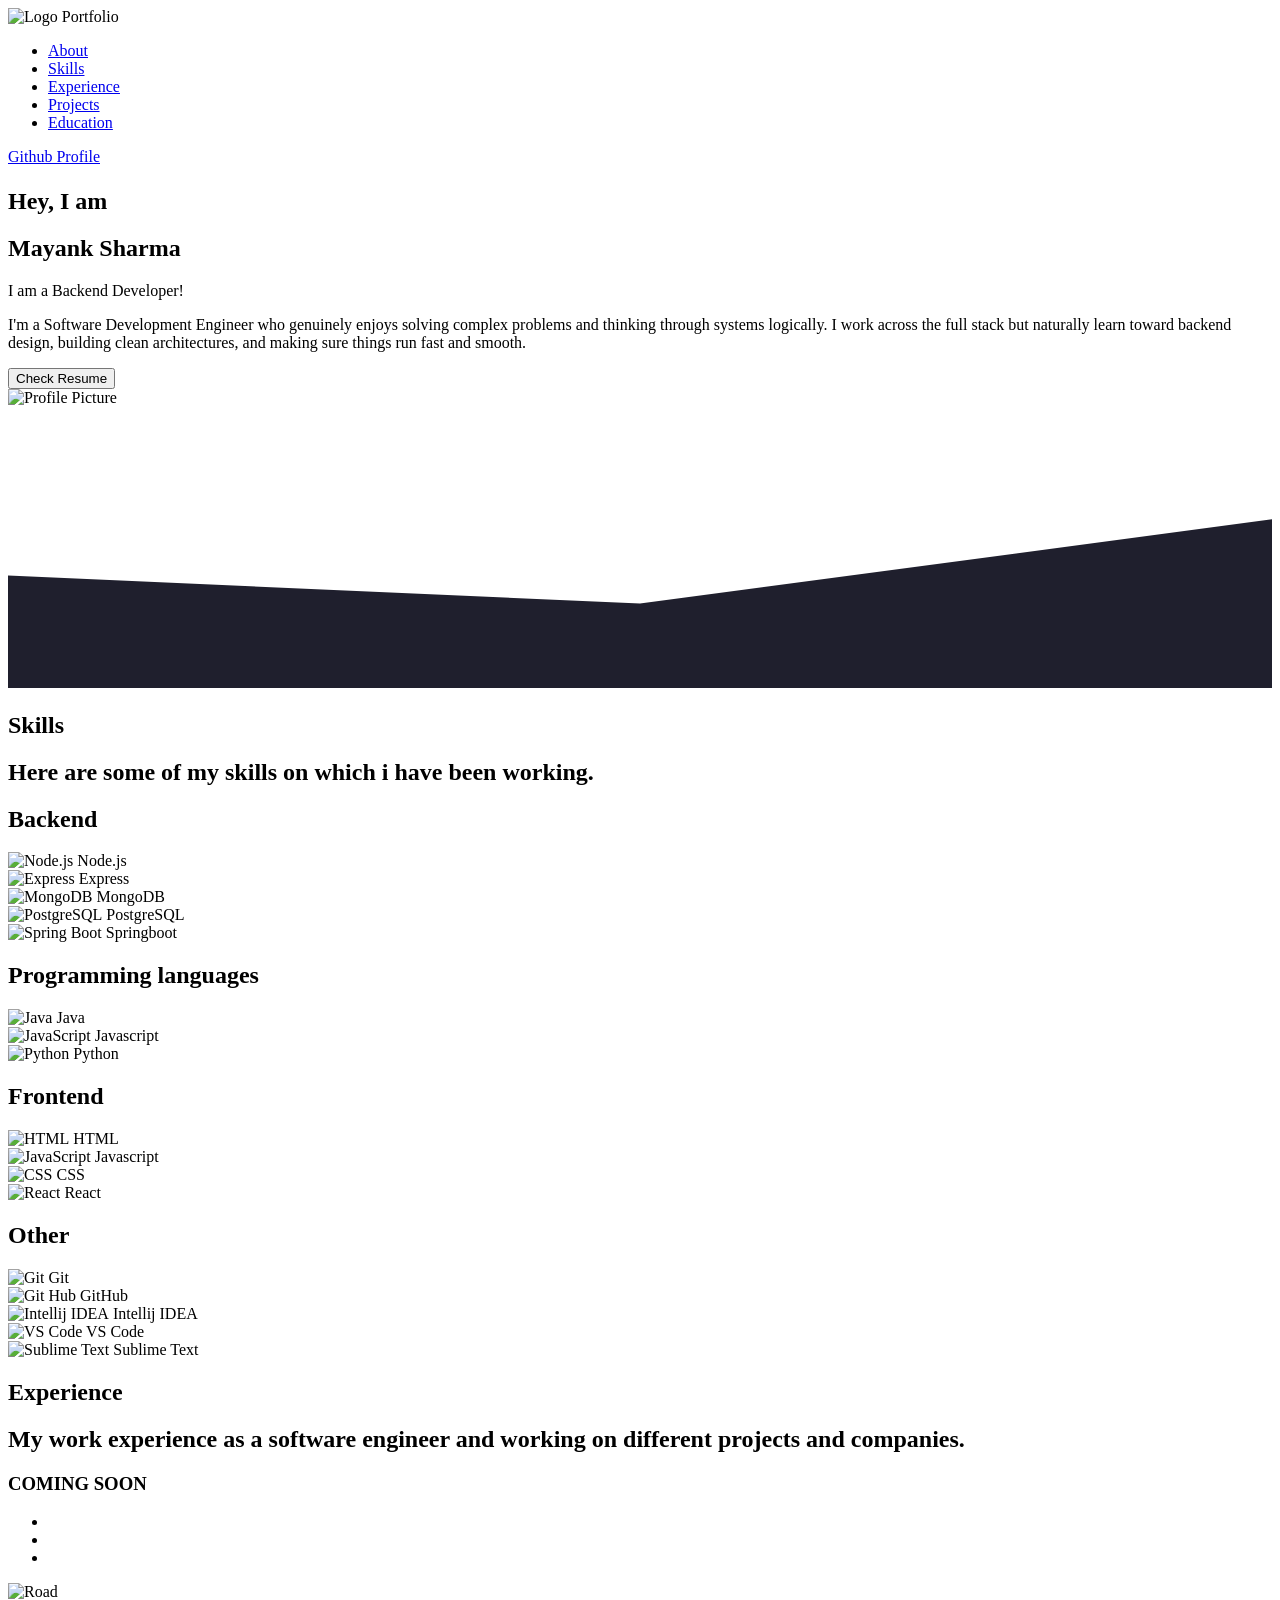
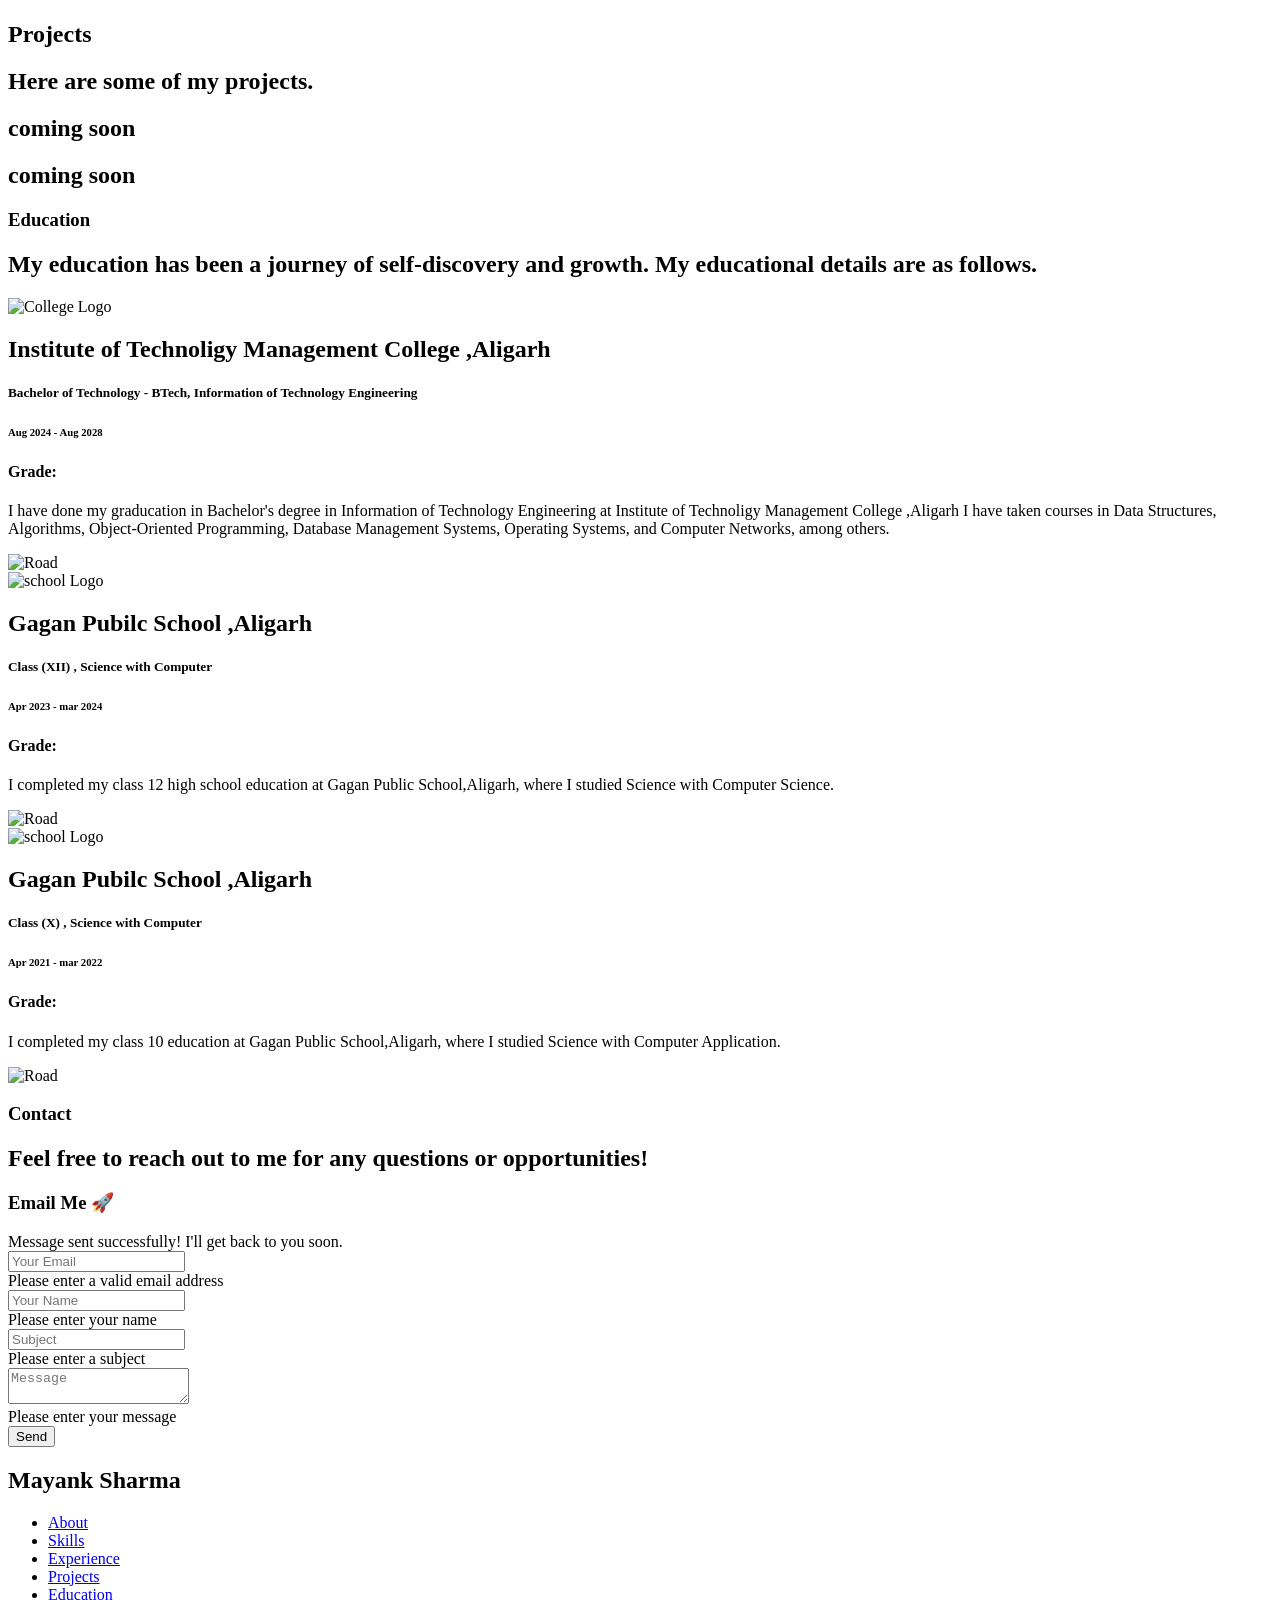
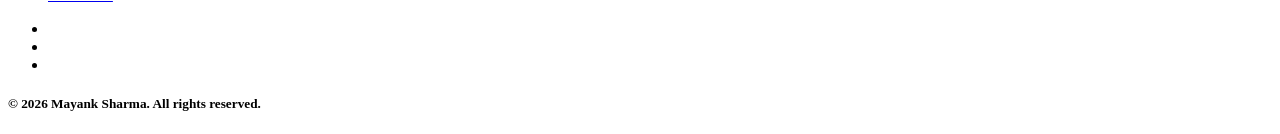
==== code_base/index.html @ d81e9692 "index.html" ====
<!DOCTYPE html>
<html lang="en">

<head>
    <meta charset="UTF-8">
    <meta name="viewport" content="width=device-width, initial-scale=1.0">
    <title>Portfolio Navigation</title>
    <link href="https://cdn.jsdelivr.net/npm/remixicon@4.9.0/fonts/remixicon.css" rel="stylesheet" />
    <link rel="stylesheet" href="structure.css">
</head>

<body>
    <nav class="navbar">
        <div class="nav-container">
            <div class="logo">
                <img src="logo.jpeg" alt="Logo" class="logo-icon">
                <span class="logo-text">Portfolio</span>
            </div>
            <ul class="nav-links">
                <li><a href="#about">About</a></li>
                <li><a href="#skills">Skills</a></li>
                <li><a href="#experience">Experience</a></li>
                <li><a href="#projects">Projects</a></li>
                <li><a href="#education">Education</a></li>
            </ul>
           
            <a href="https://github.com/sharmamayank5769-ctrl" class="github-btn">Github Profile</a>
            <h5> <i class="ri-menu-line"></i></h5>
        </div>
    </nav>
    <section class="Bio-section"  id="about">
        <div class="container">
            <div class="Bio-content">
                <div class="text-content">
                    <h1 class="greeting">Hey, I am</h1>
                    <h1 class="name">Mayank Sharma</h1>
                    <p class="Developer">I am a <span class="highlight">Backend Developer!</span></p>
                    <p class="description">
                        I'm a Software Development Engineer who genuinely enjoys solving complex problems and thinking
                        through systems logically. I work across the full stack but naturally learn toward backend
                        design, building clean architectures, and making sure things run fast and smooth.
                    </p>
                    <button class="resume-btn">Check Resume</button>
                </div>
                <div class="image-content">
                    <div class="image-profile">
                        <img src="profile.jpeg" alt="Profile Picture">
                    </div>
                </div>
            </div>
        </div>
    </section>
    <section class="skill-section" id="skills">
        <div class="wave-top">
            <svg xmlns="http://www.w3.org/2000/svg" viewBox="0 0 1440 320" preserveAspectRatio="none">
                <path fill="#1f1f2d" fill-opacity="1" d="M0,192L720,224L1440,128L1440,320L720,320L0,320Z"></path>
            </svg>
        </div>
            <div class="text-skill">
                <h1 class="tech-Stacks">Skills</h1>
                <h2 class="stack-description">Here are some of my skills on which i have been working.</h2>
            </div>
        </div>
        <div class="Tag">
            <div class="Backend-box">
              
                <div class="skill-icons">
                    <h2>Backend</h2>
                    <div class="skill-item">
                        <img src="https://cdn.jsdelivr.net/gh/devicons/devicon/icons/nodejs/nodejs-original.svg"
                            alt="Node.js" width="48" height="48">
                        <span>Node.js</span>
                    </div>
                    <div class="skill-item">
                        <img src="https://cdn.jsdelivr.net/gh/devicons/devicon/icons/express/express-original.svg"
                            alt="Express" width="48" height="48">
                        <span>Express</span>
                    </div>
                    <div class="skill-item">
                        <img src="https://cdn.jsdelivr.net/gh/devicons/devicon/icons/mongodb/mongodb-original.svg"
                            alt="MongoDB" width="48" height="48">
                        <span>MongoDB</span>
                    </div>
                    <div class="skill-item">
                        <img src="https://cdn.jsdelivr.net/gh/devicons/devicon/icons/postgresql/postgresql-original.svg"
                            alt="PostgreSQL" width="48" height="48">
                        <span>PostgreSQL</span>
                    </div>
                    <div class="skill-item">
                        <img src="https://cdn.jsdelivr.net/gh/devicons/devicon/icons/spring/spring-original.svg"
                            width="50" height="50" alt="Spring Boot">
                        <span>Springboot</span>
                    </div>
                </div>

            </div>
            <div class="Languages-box">
                <div class="skill-ico">
                    <h2>Programming languages</h2>
                    <div class="skill-lang">
                        <img src="https://cdn.jsdelivr.net/gh/devicons/devicon/icons/java/java-original.svg"
                            alt="Java""width=" 48" height="48">
                        <span>Java</span>
                    </div>
                    <div class="skill-lang">
                        <img src="https://cdn.jsdelivr.net/gh/devicons/devicon/icons/javascript/javascript-original.svg"
                            alt="JavaScript" width="48" height="48">
                        <span>Javascript</span>
                    </div>
                    <div class="skill-lang">
                        <img src="https://cdn.jsdelivr.net/gh/devicons/devicon/icons/python/python-original.svg"
                            alt="Python" width="48" height="48">
                        <span>Python</span>
                    </div>
                </div>
            </div>

            <div class="Frontend-box">
                <div class="skill-ic">
                    <h2>Frontend</h2>
                    <div class="skill-lan">
                        <img src="https://cdn.jsdelivr.net/gh/devicons/devicon/icons/html5/html5-original.svg"
                            alt="HTML""width=" 48" height="48">
                        <span>HTML</span>
                    </div>
                    <div class="skill-lan">
                        <img src="https://cdn.jsdelivr.net/gh/devicons/devicon/icons/javascript/javascript-original.svg"
                            alt="JavaScript" width="48" height="48">
                        <span>Javascript</span>
                    </div>
                    <div class="skill-lan">
                        <img src="https://cdn.jsdelivr.net/gh/devicons/devicon/icons/css3/css3-original.svg" alt="CSS"
                            width="48" height="48">
                        <span>CSS</span>
                    </div>
                    <div class="skill-lan">
                        <img src="https://cdn.jsdelivr.net/gh/devicons/devicon/icons/react/react-original.svg"
                            alt="React" width="48" height="48">
                        <span>React</span>
                    </div>

                </div>
            </div>
            <div class="Other-box">
                <div class="skill-ic">
                    <h2>Other</h2>
                    <div class="skill-lan">
                        <img src="https://cdn.jsdelivr.net/gh/devicons/devicon/icons/git/git-original.svg"
                            alt="Git""width=" 48" height="48">
                        <span>Git</span>
                    </div>
                    <div class="skill-lan">
                        <img src="https://cdn.jsdelivr.net/gh/devicons/devicon/icons/github/github-original.svg"
                            alt="Git Hub" width="48" height="48">
                        <span>GitHub</span>
                    </div>
                    <div class="skill-lan">
                        <img src="https://cdn.jsdelivr.net/gh/devicons/devicon/icons/intellij/intellij-original.svg" alt="Intellij IDEA"
                            width="48" height="48">
                        <span>Intellij IDEA</span>
                    </div>
                    <div class="skill-lan">
                        <img src="https://cdn.jsdelivr.net/gh/devicons/devicon/icons/vscode/vscode-original.svg"
                            alt="VS Code" width="48" height="48">
                        <span>VS Code</span>
                    </div>
                    <div class="skill-lan">
                        <img src="https://www.sublimehq.com/images/sublime_text.png"
                            alt="Sublime Text" width="48" height="48">
                        <span>Sublime Text</span>
                    </div>

                </div>
            </div>
        </div>

        <div class="experience-skill"  id="experience">
            <h1 class="experience-stack">Experience</h1>
            <h2 class="experience">My work experience as a software engineer and working on different
                projects and companies.</h2>
        </div>

        <div class="experience-container">
            <!-- <div class="experience-details"> -->
            <!-- <div class="experience-card">
                    <h3>Senior Backend Developer</h3>
                    <p class="company">Company Name • 2023 - Present</p>
                    <ul>
                        <li>Developed scalable backend systems</li>
                        <li>Optimized database performance</li>
                        <li>Led team of 5 developers</li>
                    </ul>
                </div>
            <div class="experience-card">
                <h3>Backend Developer</h3>
                <p class="company">Another Company • 2021 - 2023</p>
                <ul>
                    <li>Built RESTful APIs</li>
                    <li>Implemented authentication systems</li>
                    <li>Worked with microservices</li>
                </ul>
            </div> -->

        </div>
        </div>
        </div>
        </div>

        <div class="experience-card">
            <h3>COMING SOON</h3>
            <p class="company"></p>
            <ul>
                <li></li>
                <li></li>
                <li></li>
            </ul>
            <img src="road.png" alt="Road">
        </div>
        </div>
        </div>
        </div>
        </div>
        </div>
    </section>

    <section class="Project-section" id="projects">
        <div class="Project-skill">
            <h1 class="Project-Stacks">Projects</h1>
            <h2 class="stack-description">Here are some of my projects.</h2>
        </div>
        <div class="main-project">
            <div class="project-1">
                <h1>coming soon</h1>

            </div>
            <div class="project-2">
                <h1>coming soon</h1>
            </div>

    </section>


    <section>
        <section class="skill-section">
            <div class="skill-content">
                <div class="text-skill" id="education">
                    <h1 class="tech-Stacks">Education</h1>
                    <h2 class="stack-description">My education has been a journey of self-discovery and growth. My
                        educational details are as follows.</h2>
                </div>
            </div>

            <div class="education">
                <div class="College">
                    <img src="college-logo.avif" alt="College Logo" class="edu-logo">
                    <h2>Institute of Technoligy Management College ,Aligarh</h2>
                    <h5>Bachelor of Technology - BTech, Information of Technology Engineering</h5>
                    <h6>Aug 2024 - Aug 2028</h6>
                    <h4>Grade:</h4>
                    <p>I have done my graducation in Bachelor's degree in Information of Technology Engineering at
                        Institute of Technoligy Management College ,Aligarh I have taken courses in Data Structures,
                        Algorithms, Object-Oriented Programming, Database Management Systems, Operating Systems, and
                        Computer Networks, among others.</p>
                    <img src="road.png" alt="Road">

                </div>

                <div class="school-12">
                    <img src="school.jpg" alt="school Logo" class="sch-logo">
                    <h2>Gagan Pubilc School ,Aligarh</h2>
                    <h5>Class (XII) , Science with Computer </h5>
                    <h6>Apr 2023 - mar 2024</h6>
                    <h4>Grade:</h4>
                    <p>I completed my class 12 high school education at Gagan Public School,Aligarh, where I studied
                        Science with Computer Science.</p>
                    <img src="road.png" alt="Road">

                </div>

                <div class="school">
                    <img src="school.jpg" alt="school Logo" class="sch-logo">
                    <h2>Gagan Pubilc School ,Aligarh</h2>
                    <h5>Class (X) , Science with Computer </h5>
                    <h6>Apr 2021 - mar 2022</h6>
                    <h4>Grade:</h4>
                    <p>I completed my class 10 education at Gagan Public School,Aligarh, where I studied Science with
                        Computer Application.</p>
                    <img src="road.png" alt="Road">
                </div>
            </div>
            <div class="Contact-form">
                <div class="contact-1">
                    <h1 class="contact-name">Contact</h1>
                    <h2 class="contact-description">Feel free to reach out to me for any questions or opportunities!
                    </h2>
                </div>
            </div>
            <!-- <div class="Email-2"><h1>Email Me 🚀 </h1></div> -->
            <div class="email-1">
                <div class="Email-me">
                    <h1>Email Me 🚀 </h1>
                </div>
                <div class="success-message" id="successMessage">
                    Message sent successfully! I'll get back to you soon.
                </div>

                <form id="contactForm">
                    <div class="form-group">
                        <input type="email" id="email" name="email" placeholder="Your Email" required>
                        <div class="error" id="emailError">Please enter a valid email address</div>
                    </div>

                    <div class="form-group">
                        <input type="text" id="name" name="name" placeholder="Your Name" required>
                        <div class="error" id="nameError">Please enter your name</div>
                    </div>

                    <div class="form-group">
                        <input type="text" id="subject" name="subject" placeholder="Subject" required>
                        <div class="error" id="subjectError">Please enter a subject</div>
                    </div>

                    <div class="form-group">
                        <textarea id="message" name="message" placeholder="Message" required></textarea>
                        <div class="error" id="messageError">Please enter your message</div>
                    </div>

                    <button type="submit" id="submitBtn">Send</button>
                </form>
            </div>

        </section>

    </section>


    <section class="mayank-section">
        <h2>Mayank Sharma</h2>
        <ul class="conclusion-links">
            <li><a href="#about">About</a></li>
            <li><a href="#skills">Skills</a></li>
            <li><a href="#experience">Experience</a></li>
            <li><a href="#projects">Projects</a></li>
            <li><a href="#education">Education</a></li>
        </ul>
        <ul class="social-links">
            <li><a
                    href="https://www.linkedin.com/public-profile/settings?lipi=urn%3Ali%3Apage%3Ad_flagship3_profile_self_edit_contact-info%3B3aeBxsRMSgC0NmrZ2KEtzQ%3D%3D"><i
                        class="ri-linkedin-box-fill"></i></a></li>
            <li><a href="https://x.com/Mayank2323W?s=09"><i class="ri-twitter-fill"></i></a></li>
            <li><a href="https://www.instagram.com/maayank__sharmaa/profilecard/?igsh=MTN4ZmRzcWI1ZWl2dA=="><i
                        class="ri-instagram-line"></i></a></li>
        </ul>

        <h5>© 2026 Mayank Sharma. All rights reserved.</h5>
    </section>




    <script src="structure.js"></script>
</body>

</html>
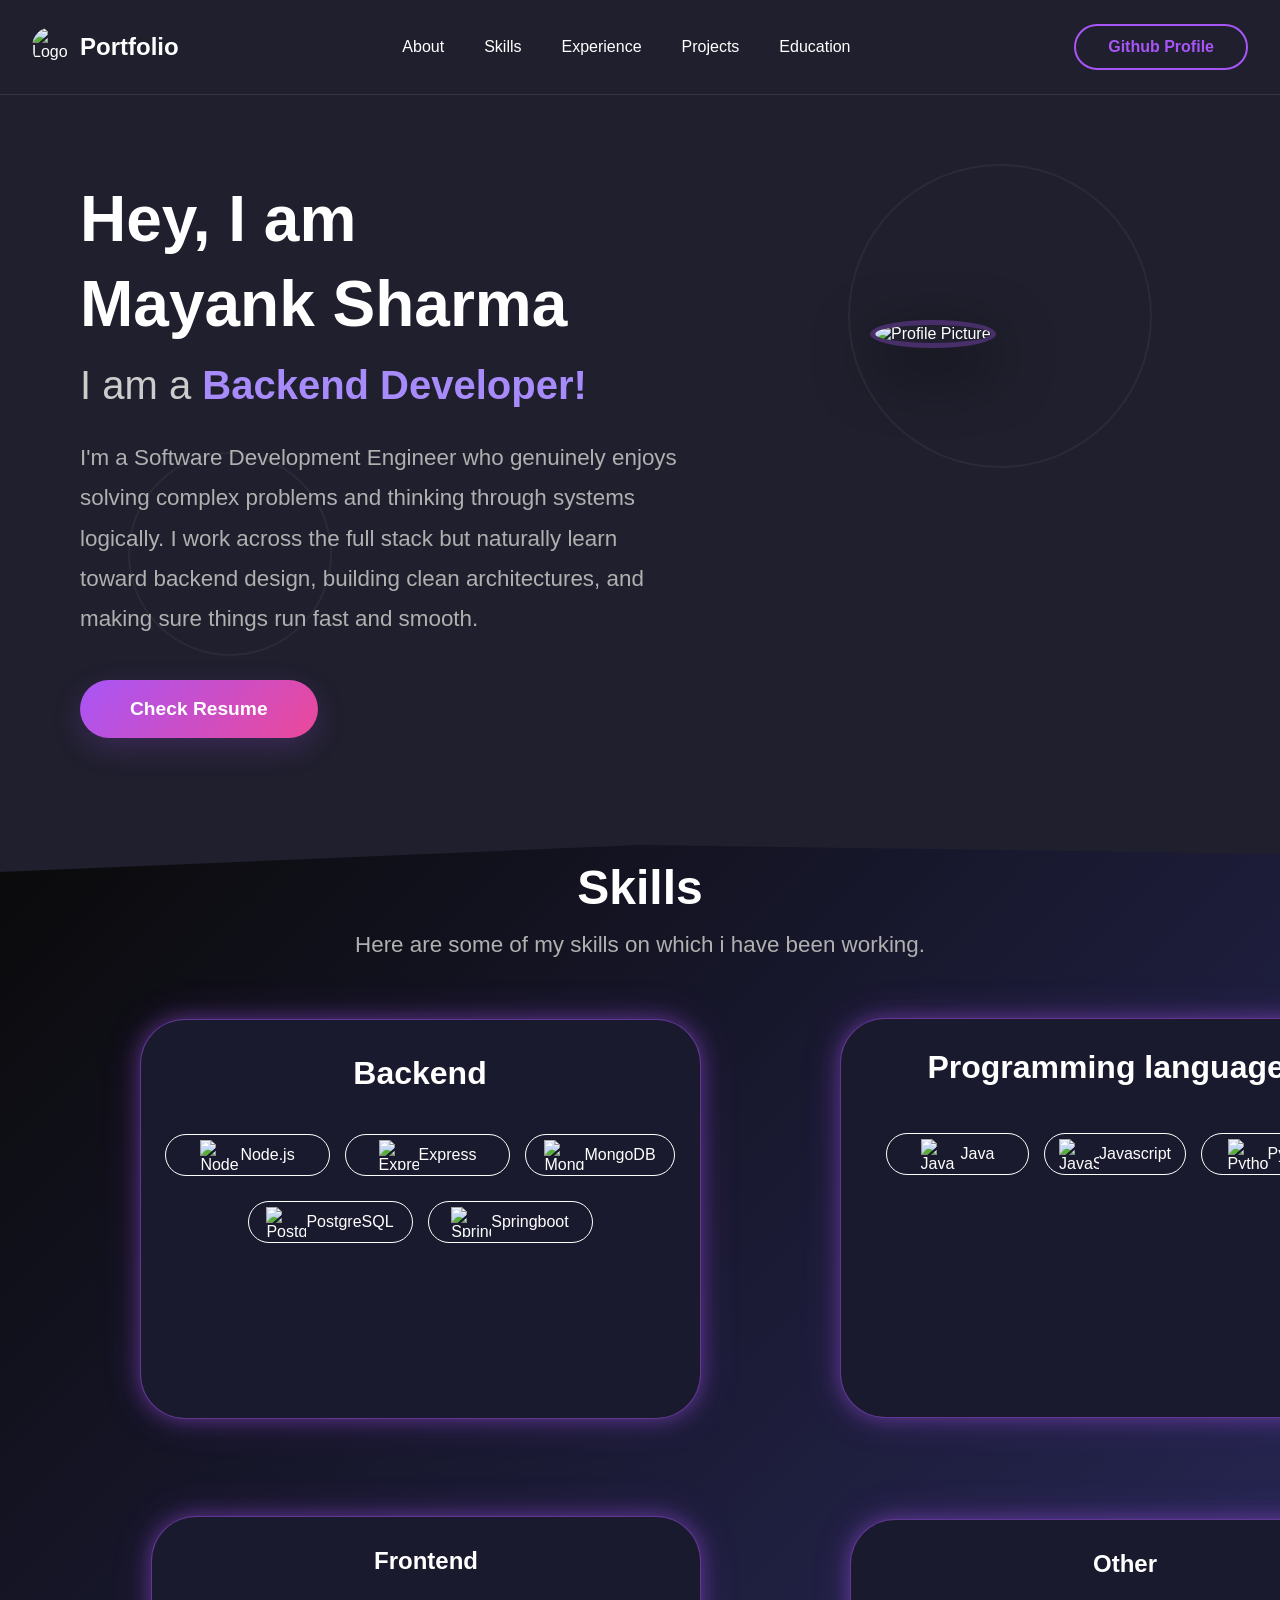
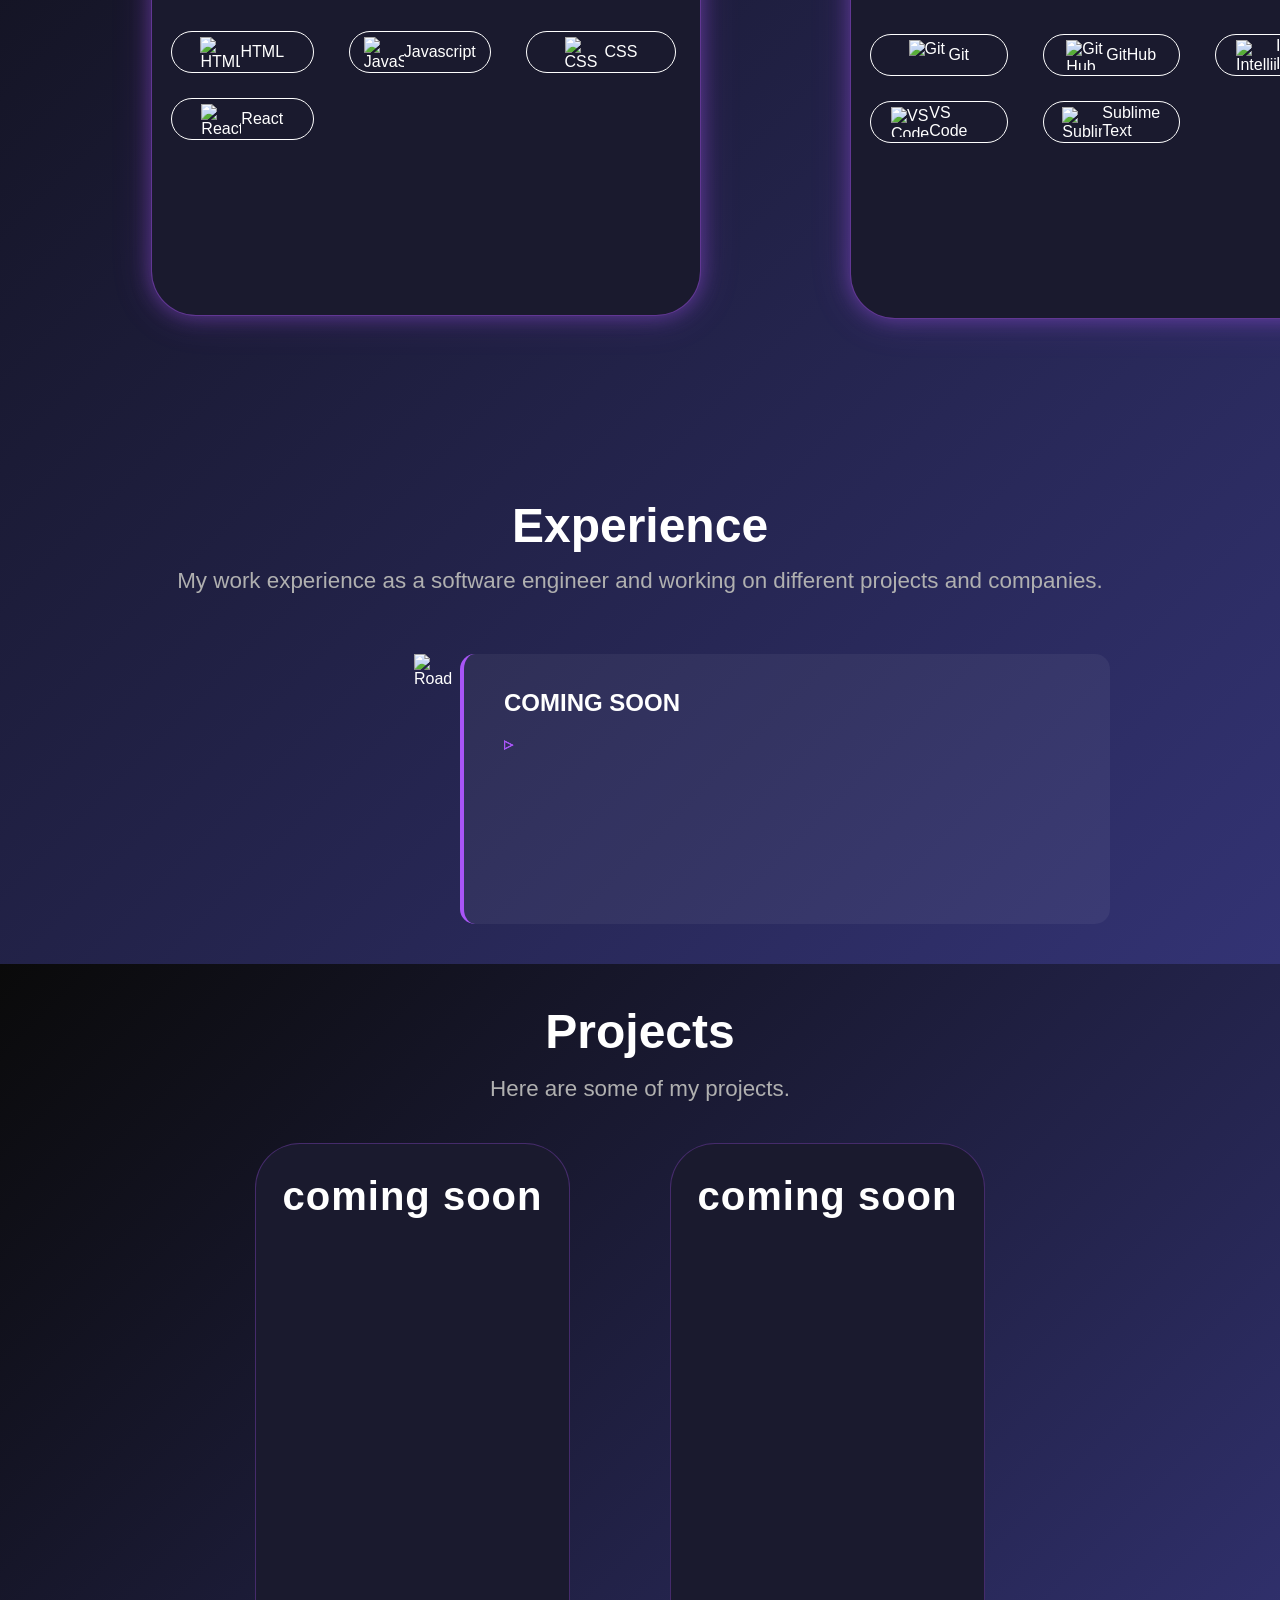
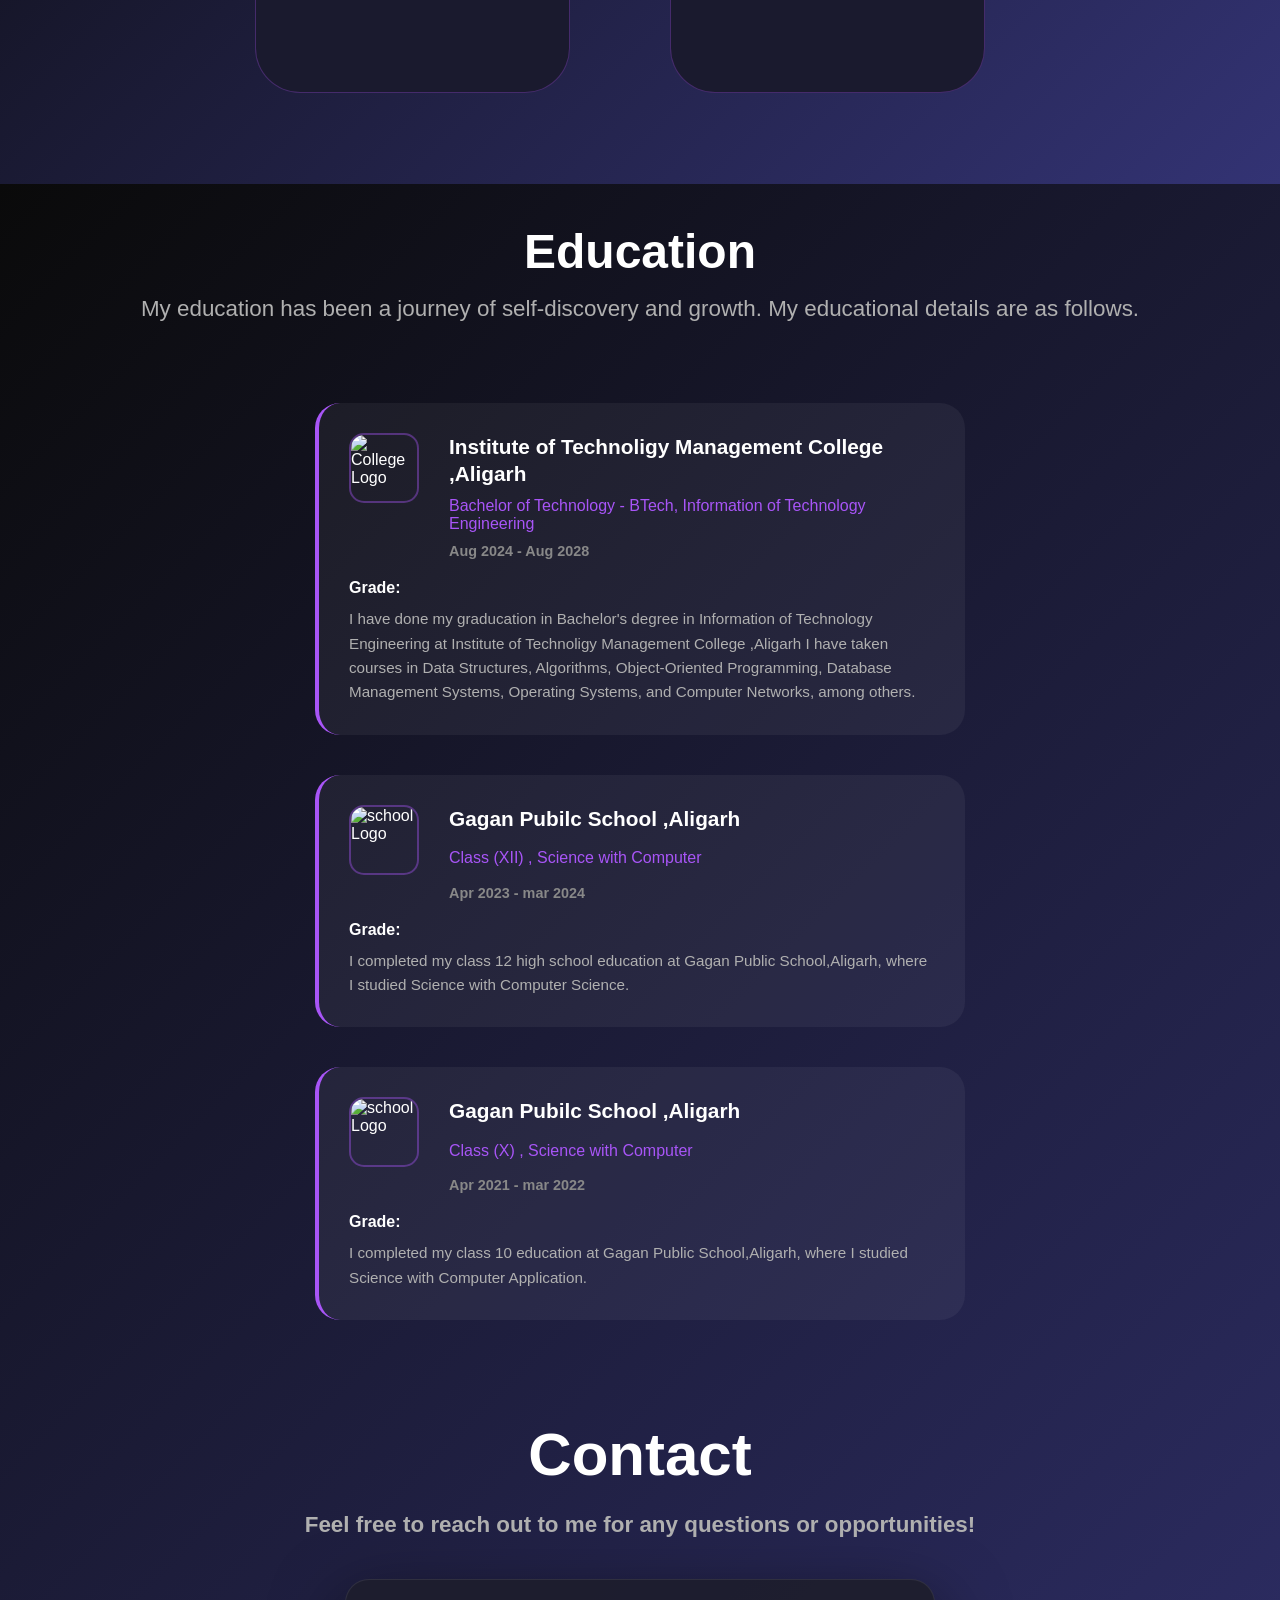
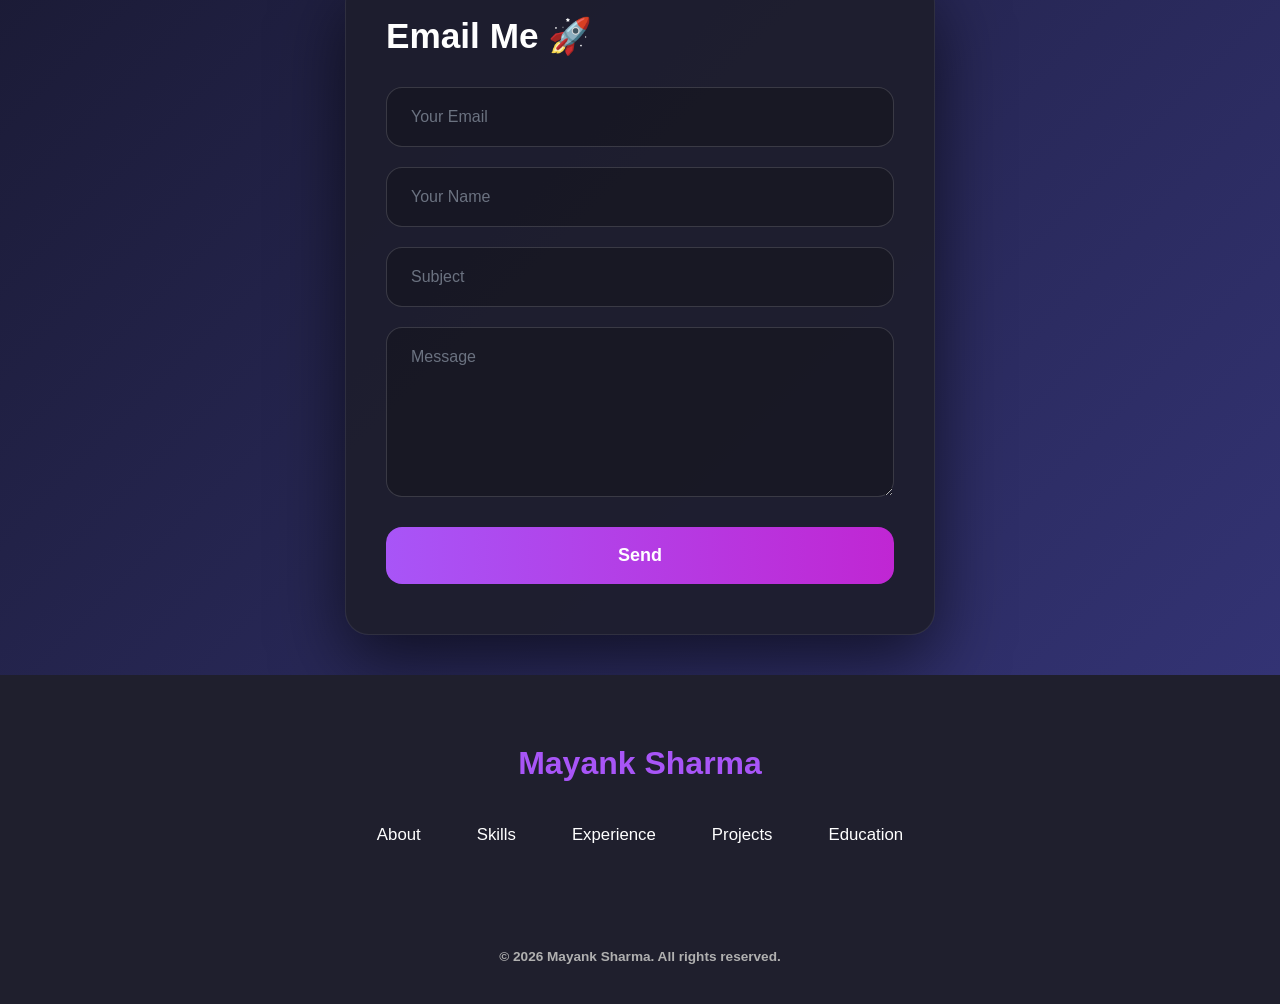
==== commit 9c7acfd6: "index.html" ====
--- a/code_base/index.html
+++ b/code_base/index.html
@@ -6,7 +6,7 @@
     <meta name="viewport" content="width=device-width, initial-scale=1.0">
     <title>Portfolio Navigation</title>
     <link href="https://cdn.jsdelivr.net/npm/remixicon@4.9.0/fonts/remixicon.css" rel="stylesheet" />
-    <link rel="stylesheet" href="structure.css">
+    <link rel="stylesheet" href="index.css">
 </head>
 
 <body>
--- a/code_base/index.css
+++ b/code_base/index.css
@@ -0,0 +1,1930 @@
+html {
+    scroll-behavior: smooth;
+}
+* {
+    margin: 0;
+    padding: 0;
+    box-sizing: border-box;
+}
+
+body {
+    font-family: 'Segoe UI', Tahoma, Geneva, Verdana, sans-serif;
+    background-color: #0a0e27;
+}
+
+/* ===== NAVBAR SECTION ===== */
+.navbar {
+    /* background-color: #0a0e27; */
+    background-color: #1f1f2d;
+    padding: 1.5rem 0;
+    position: fixed;
+    width: 100%;
+    top: 0;
+    z-index: 1000;
+    border-bottom: 1px solid rgba(255, 255, 255, 0.1);
+}
+
+.nav-container {
+    max-width: 1400px;
+    margin: 0 auto;
+    padding: 0 2rem;
+    display: flex;
+    justify-content: space-between;
+    align-items: center;
+}
+
+.nav-container h5 {
+    font-size: 30px;
+    display: none;
+}
+
+.logo {
+    display: flex;
+    align-items: center;
+    gap: 0.5rem;
+    cursor: pointer;
+}
+
+.logo-icon {
+    width: 40px;
+    height: 40px;
+    border-radius: 50%;
+    object-fit: cover;
+}
+
+.logo-text {
+    font-size: 1.5rem;
+    font-weight: 700;
+    color: #fff;
+}
+
+.nav-links {
+    display: flex;
+    list-style: none;
+    gap: 2.5rem;
+}
+
+.nav-links li a {
+    color: #fff;
+    text-decoration: none;
+    font-size: 1rem;
+    font-weight: 500;
+    transition: color 0.3s ease;
+    position: relative;
+}
+
+.nav-links li a:hover {
+    color: #a855f7;
+}
+
+.nav-links li a::after {
+    content: '';
+    position: absolute;
+    width: 0;
+    height: 2px;
+    bottom: -5px;
+    left: 0;
+    background-color: #a855f7;
+    transition: width 0.3s ease;
+}
+
+.nav-links li a:hover::after {
+    width: 100%;
+}
+
+.github-btn {
+    padding: 0.75rem 2rem;
+    background: transparent;
+    border: 2px solid #a855f7;
+    border-radius: 50px;
+    color: #a855f7;
+    text-decoration: none;
+    font-weight: 600;
+    font-size: 1rem;
+    transition: all 0.3s ease;
+    cursor: pointer;
+}
+
+.github-btn:hover {
+    background-color: #a855f7;
+    color: #fff;
+    box-shadow: 0 0 20px rgba(168, 85, 247, 0.5);
+}
+
+/* ===== BIO SECTION ===== */
+body {
+    font-family: 'Poppins', 'Arial', sans-serif;
+    background-color: #0a0a0a;
+    color: #fff;
+}
+
+.Bio-section {
+    min-height: calc(100vh - 80px);
+    display: flex;
+    align-items: center;
+    padding: 40px 60px;
+    background: linear-gradient(135deg, #0a0a0a 0%, #333374 100%);
+    position: relative;
+    overflow: hidden;
+}
+
+.Bio-section::before {
+    content: '';
+    position: absolute;
+    top: 20%;
+    right: 10%;
+    width: 300px;
+    height: 300px;
+    border: 2px solid rgba(255, 255, 255, 0.05);
+    border-radius: 50%;
+    transform: rotate(45deg);
+}
+
+.Bio-section::after {
+    content: '';
+    position: absolute;
+    bottom: 20%;
+    left: 10%;
+    width: 200px;
+    height: 200px;
+    border: 2px solid rgba(255, 255, 255, 0.05);
+    border-radius: 50%;
+}
+.Bio-section {
+    background: #1f1f2d;
+}
+
+.container {
+    max-width: 1400px;
+    margin: 0 auto;
+    width: 100%;
+    padding: 0 20px;
+}
+
+.Bio-content {
+    display: flex;
+    align-items: center;
+    justify-content: space-between;
+    gap: 60px;
+    width: 100%;
+    padding-top: 100px;
+}
+
+.text-content {
+    flex: 1;
+    max-width: 600px;
+}
+
+.greeting {
+    font-size: 4rem;
+    font-weight: 600;
+    color: #fff;
+    margin-bottom: 10px;
+}
+
+.name {
+    font-size: 4rem;
+    font-weight: 700;
+    color: #fff;
+    margin-bottom: 20px;
+    line-height: 1.2;
+}
+
+.Developer {
+    font-size: 2.5rem;
+    font-weight: 500;
+    margin-bottom: 30px;
+    color: #ccc;
+}
+
+.highlight {
+    color: #a78bfa;
+    font-weight: 600;
+}
+
+.description {
+    font-size: 1.4rem;
+    line-height: 1.8;
+    color: #b0b0b0;
+    margin-bottom: 40px;
+}
+
+.resume-btn {
+    padding: 18px 50px;
+    font-size: 1.2rem;
+    font-weight: 600;
+    color: #fff;
+    background: linear-gradient(135deg, #a855f7 0%, #ec4899 100%);
+    border: none;
+    border-radius: 50px;
+    cursor: pointer;
+    transition: all 0.3s ease;
+    box-shadow: 0 10px 30px rgba(168, 85, 247, 0.2);
+}
+
+.resume-btn:hover {
+    transform: translateY(-3px);
+    box-shadow: 0 15px 40px rgba(168, 85, 247, 0.6);
+}
+
+.image-content {
+    flex: 0 0 auto;
+    display: flex;
+    justify-content: center;
+    align-items: center;
+}
+
+.image-profile {
+    position: relative;
+    width: 350px;
+    height: 350px;
+    flex-shrink: 0;
+}
+
+.image-wrapper::before {
+    content: '';
+    position: absolute;
+    top: -20px;
+    left: -20px;
+    right: -20px;
+    bottom: -20px;
+    border-radius: 50%;
+    background: linear-gradient(135deg, #a855f7 0%, #ec4899 50%, #f97316 100%);
+    z-index: -1;
+    opacity: 0.3;
+    filter: blur(20px);
+}
+
+.image-profile img {
+    width: 100%;
+    height: 100%;
+    object-fit: cover;
+    border-radius: 50%;
+    border: 5px solid rgba(168, 85, 247, 0.3);
+    box-shadow: 0 20px 60px rgba(0, 0, 0, 0.5);
+}
+.wave-top {
+    position: absolute;
+    top: -2px;
+    left: 0;
+    width: 100%;
+    line-height: 0;
+    transform: rotate(180deg);
+    z-index: 1;
+    pointer-events: none;
+}
+
+.wave-top svg {
+    display: block;
+    width: 100%;
+    height: 90px;
+}
+
+/* ===== SKILL SECTION ===== */
+.skill-section {
+    min-height: calc(100vh - 80px);
+    display: flex;
+    justify-content: flex-start;
+    align-items: top;
+    padding: 40px 60px;
+    background: linear-gradient(135deg, #0a0a0a 0%, #333374 100%);
+    position: relative;
+    overflow: hidden;
+    flex-direction: column;
+}
+
+.text-skill {
+    display: block;
+    width: 100%;
+    text-align: center;
+    margin-bottom: 40px;
+}
+
+.text-skill h1 {
+    font-size: 3rem;
+    text-align: center;
+    font-family: 'Poppins', 'Arial', sans-serif;
+    margin-bottom: 15px;
+}
+
+.skill-content {
+    width: 100%;
+    text-align: center;
+    margin-bottom: 40px;
+}
+
+.text-skill h2 {
+    text-align: center;
+    font-size: 1.4rem;
+    color: #b0b0b0;
+    font-weight: 400;
+}
+
+.tech-stack {
+    width: 100%;
+    text-align: center;
+}
+
+.stack-description {
+    font-size: 1.4rem;
+    max-height: 60px;
+    line-height: 1.3;
+    color: #b0b0b0;
+}
+
+.Tag {
+    display: grid;
+    grid-template-columns: repeat(2, 1fr);
+    align-items: center;
+    width: 100%;
+    max-width: 1400px;
+    gap: 20px;
+    column-gap: 60px;
+    row-gap: 40px;
+    padding: 0 130px;
+    margin: 0 auto;
+}
+
+.Backend-box h2 {
+    background-color: #1a1a2e;
+    height: 400px;
+    width: 85%;
+    font-family: sans-serif;
+    font-size: 2rem;
+    display: flex;
+    justify-content: center;
+    align-items: flex-start;
+    text-align: center;
+    border-radius: 45px;
+    padding-top: 35px;
+    border: 1px solid rgba(168, 85, 247, 0.5);
+    box-shadow: 0 0 20px rgba(168, 85, 247, 0.4), 0 0 40px rgba(168, 85, 247, 0.2);
+}
+
+.skill-item {
+    background-color: #1a1a2e;
+    height: 30px;
+    border: 1px solid white;
+
+    width: 25%;
+    /* padding: 15px 10px; */
+    padding: 20px;
+    display: flex;
+    flex-direction: row;
+    align-items: center;
+    justify-content: center;
+    border-radius: 45px;
+    flex-shrink: 0;
+    margin-top: -300px;
+
+}
+
+.skill-item img {
+    height: 30px;
+    width: 40px;
+
+}
+
+.skill-icons {
+    width: 100%;
+    display: flex;
+    flex-direction: row;
+    flex-wrap: wrap;
+    gap: 15px;
+    justify-content: center
+}
+
+.Backend-box {
+    gap: 20px;
+    margin-left: -120px;
+    display: flex;
+    align-items: center;
+    justify-content: flex-start;
+    min-height: 290px;
+    width: 700px;
+    flex-direction: column;
+    padding: 20px;
+    border-radius: 40px;
+}
+
+.Languages-box h2 {
+    background-color: #1a1a2e;
+    font-family: sans-serif;
+    font-size: 2rem;
+    /* height: 300px;
+    width: 95%; */
+    /* height: 400px;
+    width: 85%; */
+    height: 400px;
+    width: 550px;
+    margin-top: -70px;
+    display: flex;
+    justify-content: center;
+    align-items: flex-start;
+    text-align: center;
+    border-radius: 45px;
+    padding-top: 30px;
+    border: 1px solid rgba(168, 85, 247, 0.5);
+    box-shadow: 0 0 20px rgba(168, 85, 247, 0.4), 0 0 40px rgba(168, 85, 247, 0.2);
+}
+
+.Language-box {
+    gap: 20px;
+    margin-left: -120px;
+    display: flex;
+    align-items: center;
+    justify-content: flex-start;
+    min-height: 290px;
+    width: 700px;
+    flex-direction: column;
+    padding: 20px;
+    border-radius: 40px;
+}
+
+.skill-ico {
+    width: 100%;
+    display: flex;
+    flex-direction: row;
+    flex-wrap: wrap;
+    gap: 15px;
+    justify-content: center
+}
+
+.skill-lang {
+    background-color: #1a1a2e;
+    height: 30px;
+    border: 1px solid white;
+
+    width: 25%;
+    /* padding: 15px 10px; */
+    padding: 20px;
+    display: flex;
+    flex-direction: row;
+    align-items: center;
+    justify-content: center;
+    border-radius: 45px;
+    flex-shrink: 0;
+    margin-top: -300px;
+
+}
+
+.skill-lang img {
+    height: 30px;
+    width: 40px;
+
+}
+
+.Frontend-box h2 {
+    background-color: #1a1a2e;
+    height: 400px;
+    width: 550px;
+    margin-top: -90px;
+    font-family: sans-serif;
+    /* width: 99%; */
+    /* margin-left: -120px; */
+    display: flex;
+    justify-content: center;
+    align-items: flex-start;
+    text-align: center;
+    border-radius: 45px;
+    padding-top: 30px;
+    border: 1px solid rgba(168, 85, 247, 0.5);
+    box-shadow: 0 0 20px rgba(168, 85, 247, 0.4), 0 0 40px rgba(168, 85, 247, 0.2);
+}
+
+.skill-lan {
+    background-color: #1a1a2e;
+    height: 30px;
+    border: 1px solid white;
+
+    width: 25%;
+    /* padding: 15px 10px; */
+    padding: 20px;
+    display: flex;
+    flex-direction: row;
+    align-items: center;
+    justify-content: center;
+    border-radius: 45px;
+    flex-shrink: 0;
+    margin-top: -300px;
+    margin-left: 20px;
+
+}
+
+.skill-lan img {
+    height: 30px;
+    width: 40px;
+
+}
+
+.skill-ic {
+    width: 100%;
+    display: flex;
+    flex-direction: row;
+    flex-wrap: wrap;
+    gap: 15px;
+    justify-content: flex-start;
+    padding-left: 20px;
+    margin-top: 25px;
+
+}
+
+.Frontend-box {
+    gap: 20px;
+    margin-left: -79px;
+    display: flex;
+    align-items: center;
+    justify-content: flex-start;
+    min-height: 290px;
+    width: 630px;
+    flex-direction: column;
+    padding: 20px;
+    border-radius: 40px;
+}
+
+.Other-box h2 {
+    background-color: #1a1a2e;
+    margin-top: -85px;
+    height: 400px;
+    font-family: sans-serif;
+    width: 550px;
+    display: flex;
+    justify-content: center;
+    align-items: flex-start; ;
+    text-align: center;
+    border-radius: 45px;
+    padding-top: 30px;
+    border: 1px solid rgba(168, 85, 247, 0.5);
+    box-shadow: 0 0 20px rgba(168, 85, 247, 0.4), 0 0 40px rgba(168, 85, 247, 0.2);
+}
+
+/* ===== EXPERIENCE SECTION ===== */
+.experience-container {
+    width: 100%;
+    display: flex;
+    justify-content: center;
+    margin-top: 60px;
+}
+
+.experience-skill h1 {
+    font-size: 3rem;
+    text-align: center;
+    font-family: 'Poppins', 'Arial', sans-serif;
+    margin-bottom: 15px;
+}
+
+.experience-skill h2 {
+    text-align: center;
+    font-size: 1.4rem;
+    color: #b0b0b0;
+    font-weight: 400;
+}
+
+.experience-skill {
+    margin-top: 80px;
+}
+
+.experience-details {
+    flex: 1;
+    display: flex;
+    flex-direction: column;
+    gap: 30px;
+    height: 350px;
+}
+
+.experience-card {
+    background: rgba(255, 255, 255, 0.05);
+    padding: 35px 40px;
+    border-radius: 15px;
+    border-left: 4px solid #a855f7;
+    transition: all 0.3s ease;
+    height: 270px;
+    width: 650px;
+    margin-left: 400px;
+    position: relative;
+}
+
+.experience-card:hover {
+    background: rgba(255, 255, 255, 0.08);
+    transform: translateX(10px);
+    box-shadow: 0 5px 20px rgba(168, 85, 247, 0.3);
+}
+
+.experience-card h3 {
+    font-size: 1.5rem;
+    color: #fff;
+    margin-bottom: 10px;
+}
+
+.experience-card .company {
+    font-size: 1.1rem;
+    color: #a855f7;
+    margin-bottom: 15px;
+    font-weight: 500;
+}
+
+.experience-card ul {
+    list-style: none;
+    padding-left: 0;
+}
+
+.experience-card ul li {
+    color: #b0b0b0;
+    font-size: 1rem;
+    margin-bottom: 8px;
+    padding-left: 25px;
+    position: relative;
+}
+
+.experience-card ul li::before {
+    content: '▹';
+    position: absolute;
+    left: 0;
+    color: #a855f7;
+    font-size: 1.2rem;
+}
+
+.experience-card img {
+    position: absolute;
+    left: -50px;
+    top: 0;
+    height: 100%;
+    width: 40px;
+}
+
+/* ===== PROJECT SECTION ===== */
+.Project-section {
+    min-height: calc(100vh - 80px);
+    display: flex;
+    justify-content: flex-start;
+    align-items: top;
+    padding: 40px 60px;
+    background: linear-gradient(135deg, #0a0a0a 0%, #333374 100%);
+    position: relative;
+    overflow: hidden;
+    flex-direction: column;
+}
+
+.Project-skill {
+    display: block;
+    width: 100%;
+    text-align: center;
+    margin-bottom: 40px;
+}
+
+
+.Project-skill h1 {
+    font-size: 3rem;
+    text-align: center;
+    font-family: 'Poppins', 'Arial', sans-serif;
+    margin-bottom: 15px;
+}
+
+.Project-skill h2 {
+    text-align: center;
+    font-size: 1.4rem;
+    color: #b0b0b0;
+    font-weight: 400;
+}
+
+.project-1 {
+    background-color: #1a1a2e;
+    height: 550px;
+    width: 75%;
+    display: flex;
+    justify-content: center;
+    align-items: flex-start;
+    text-align: center;
+    border-radius: 45px;
+    padding-top: 30px;
+    border: 1px solid rgba(168, 85, 247, 0.3);
+    margin-left: 65px;
+}
+
+.project-1:hover {
+    transform: translateY(-18px);
+    box-shadow: 0px 15px 30px rgba(0, 0, 0, 0.5);
+    border-color: #a855f7;
+    transition: transform 0.7s;
+}
+
+.project-2 {
+    background-color: #1a1a2e;
+    height: 550px;
+    width: 75%;
+    display: flex;
+    justify-content: center;
+    align-items: flex-start;
+    text-align: center;
+    border-radius: 45px;
+    padding-top: 30px;
+    border: 1px solid rgba(168, 85, 247, 0.3);
+    margin-right: 65px;
+}
+
+.project-2:hover {
+    transform: translateY(-18px);
+    box-shadow: 0px 15px 30px rgba(0, 0, 0, 0.5);
+    border-color: #a855f7;
+    transition: transform 0.7s;
+}
+
+.project-1 h1 {
+    font-family: 'Poppins', 'Arial', sans-serif;
+    font-size: 2.5rem;
+    font-weight: 700;
+    color: #fff;
+    margin: 0;
+    letter-spacing: 1px;
+}
+
+.project-2 h1 {
+    font-family: 'Poppins', 'Arial', sans-serif;
+    font-size: 2.5rem;
+    font-weight: 700;
+    color: #fff;
+    margin: 0;
+    letter-spacing: 1px;
+}
+
+.main-project {
+    display: grid;
+    grid-template-columns: repeat(2, 1fr);
+    align-items: start;
+    width: 100%;
+    max-width: 1400px;
+    gap: 30px;
+    column-gap: 60px;
+    row-gap: 40px;
+    padding: 0 130px;
+    margin: 0 auto;
+}
+
+/* ===== EDUCATION SECTION ===== */
+
+.College {
+    background: rgba(255, 255, 255, 0.05);
+    padding: 30px;
+    border-radius: 25px;
+    border-left: 4px solid #a855f7;
+    transition: all 0.3s ease;
+    min-height: 220px;
+    width: 650px;
+    margin: 0 auto;
+    position: relative;
+    display: grid;
+    grid-template-columns: 80px 1fr;
+    grid-template-rows: auto auto auto auto auto;
+    gap: 10px 20px;
+    align-items: start;
+}
+
+.College:hover {
+    background: rgba(55, 255, 255, 0.08);
+    transform: translateX(10px);
+    box-shadow: 0 5px 20px rgba(168, 85, 247, 0.3);
+}
+
+.edu-logo {
+    width: 70px;
+    height: 70px;
+    border-radius: 15px;
+    object-fit: cover;
+    border: 2px solid rgba(168, 85, 247, 0.4);
+    grid-row: 1 / 3;
+    grid-column: 1;
+}
+
+.College h2 {
+    font-size: 1.3rem;
+    color: #fff;
+    margin: 0;
+    line-height: 1.3;
+    grid-column: 2;
+    grid-row: 1;
+}
+
+.College h5 {
+    font-size: 1rem;
+    color: #a855f7;
+    margin: 0;
+    font-weight: 500;
+    grid-column: 2;
+    grid-row: 2;
+}
+
+.College h6 {
+    font-size: 0.9rem;
+    color: #888;
+    margin: 0;
+    grid-column: 2;
+    grid-row: 3;
+}
+
+.College h4 {
+    font-size: 1rem;
+    color: #fff;
+    margin: 10px 0 0 0;
+    grid-column: 1 / 3;
+    grid-row: 4;
+}
+
+.College p {
+    font-size: 0.95rem;
+    color: #b0b0b0;
+    line-height: 1.6;
+    margin: 0;
+    grid-column: 1 / 3;
+    grid-row: 5;
+}
+
+.College img[src="road.png"] {
+    display: none;
+}
+
+/* School 12th */
+.school-12 {
+    background: rgba(255, 255, 255, 0.05);
+    padding: 30px;
+    border-radius: 25px;
+    border-left: 4px solid #a855f7;
+    transition: all 0.3s ease;
+    min-height: 220px;
+    width: 650px;
+    margin: 40px auto 0;
+    position: relative;
+    display: grid;
+    grid-template-columns: 80px 1fr;
+    grid-template-rows: auto auto auto auto auto;
+    gap: 10px 20px;
+    align-items: start;
+}
+
+.school-12:hover {
+    background: rgba(255, 255, 255, 0.08);
+    transform: translateX(10px);
+    box-shadow: 0 5px 20px rgba(168, 85, 247, 0.3);
+}
+
+.sch-logo {
+    width: 70px;
+    height: 70px;
+    border-radius: 15px;
+    object-fit: cover;
+    border: 2px solid rgba(168, 85, 247, 0.4);
+    grid-row: 1 / 3;
+    grid-column: 1;
+}
+
+.school-12 h2 {
+    font-size: 1.3rem;
+    color: #fff;
+    margin: 0;
+    line-height: 1.3;
+    grid-column: 2;
+    grid-row: 1;
+}
+
+.school-12 h5 {
+    font-size: 1rem;
+    color: #a855f7;
+    margin: 0;
+    font-weight: 500;
+    grid-column: 2;
+    grid-row: 2;
+}
+
+.school-12 h6 {
+    font-size: 0.9rem;
+    color: #888;
+    margin: 0;
+    grid-column: 2;
+    grid-row: 3;
+}
+
+.school-12 h4 {
+    font-size: 1rem;
+    color: #fff;
+    margin: 10px 0 0 0;
+    grid-column: 1 / 3;
+    grid-row: 4;
+}
+
+.school-12 p {
+    font-size: 0.95rem;
+    color: #b0b0b0;
+    line-height: 1.6;
+    margin: 0;
+    grid-column: 1 / 3;
+    grid-row: 5;
+}
+
+.school-12 img[src="road.png"] {
+    display: none;
+}
+
+/* School 10th */
+.school {
+    background: rgba(255, 255, 255, 0.05);
+    padding: 30px;
+    border-radius: 25px;
+    border-left: 4px solid #a855f7;
+    transition: all 0.3s ease;
+    min-height: 220px;
+    width: 650px;
+    margin: 40px auto 0;
+    position: relative;
+    display: grid;
+    grid-template-columns: 80px 1fr;
+    grid-template-rows: auto auto auto auto auto;
+    gap: 10px 20px;
+    align-items: start;
+}
+
+.school:hover {
+    background: rgba(255, 255, 255, 0.08);
+    transform: translateX(10px);
+    box-shadow: 0 5px 20px rgba(168, 85, 247, 0.3);
+}
+
+.school .sch-logo {
+    width: 70px;
+    height: 70px;
+    border-radius: 15px;
+    object-fit: cover;
+    border: 2px solid rgba(168, 85, 247, 0.4);
+    grid-row: 1 / 3;
+    grid-column: 1;
+}
+
+.school h2 {
+    font-size: 1.3rem;
+    color: #fff;
+    margin: 0;
+    line-height: 1.3;
+    grid-column: 2;
+    grid-row: 1;
+}
+
+.school h5 {
+    font-size: 1rem;
+    color: #a855f7;
+    margin: 0;
+    font-weight: 500;
+    grid-column: 2;
+    grid-row: 2;
+}
+
+.school h6 {
+    font-size: 0.9rem;
+    color: #888;
+    margin: 0;
+    grid-column: 2;
+    grid-row: 3;
+}
+
+.school h4 {
+    font-size: 1rem;
+    color: #fff;
+    margin: 10px 0 0 0;
+    grid-column: 1 / 3;
+    grid-row: 4;
+}
+
+.school p {
+    font-size: 0.95rem;
+    color: #b0b0b0;
+    line-height: 1.6;
+    margin: 0;
+    grid-column: 1 / 3;
+    grid-row: 5;
+}
+
+.school img[src="road.png"] {
+    display: none;
+}
+
+.education {
+    display: flex;
+    flex-direction: column;
+    gap: 0;
+    padding: 0;
+}
+
+/* ===== CONTACT SECTION ===== */
+.contact-form {
+    min-height: calc(100vh - 80px);
+    display: flex;
+    justify-content: flex-start;
+    align-items: top;
+    padding: 40px 60px;
+    background: linear-gradient(135deg, #0a0a0a 0%, #333374 100%);
+    position: relative;
+    overflow: hidden;
+    flex-direction: column;
+}
+
+.contact-name {
+    display: block;
+    width: 100%;
+    text-align: center;
+    margin-bottom: 40px;
+    margin-top: 100px;
+    font-size: 60px;
+}
+
+.contact-name h1 {
+    font-size: 3rem;
+    text-align: center;
+    font-family: 'Poppins', 'Arial', sans-serif;
+    margin-bottom: 15px;
+}
+
+.contact-1 {
+    width: 100%;
+    text-align: center;
+    margin-bottom: 40px;
+}
+
+.contact-name h2 {
+    text-align: center;
+    font-size: 1.4rem;
+    color: #b0b0b0;
+    font-weight: 400;
+}
+
+.contact-stack {
+    width: 100%;
+    text-align: center;
+}
+
+.contact-description {
+    font-size: 1.4rem;
+    max-height: 60px;
+    line-height: 1.3;
+    color: #b0b0b0;
+    margin-top: -19px;
+}
+
+.email-1 {
+    background: rgba(30, 30, 46, 0.95);
+    border-radius: 24px;
+    max-width: 590px;
+    width: 90%;
+    margin: 0 auto;
+    padding: 35px 40px 50px 40px;
+    box-shadow: 0 25px 70px rgba(0, 0, 0, 0.6);
+    border: 1px solid rgba(255, 255, 255, 0.08);
+}
+
+.Email-me h1 {
+    color: #ffffff;
+    padding-top: -3px;
+    margin: 0;
+    padding-bottom: 30px;
+    font-size: 2.2rem;
+    font-weight: 600px;
+    font-family: 'Lucida Sans', 'Lucida Sans Regular', 'Lucida Grande', 'Lucida Sans Unicode', Geneva, Verdana, sans-serif;
+}
+
+.email-1:hover {
+    transform: translateY(-18px);
+    box-shadow: 0px 15px 30px rgba(0, 0, 0, 0.5);
+    border-color: #a855f7;
+    transition: transform 0.7s;
+}
+
+.main-email {
+    min-height: 100vh;
+    display: flex;
+    justify-content: center;
+    align-items: center;
+    background: linear-gradient(135deg, #1a1a2e 0%, #16213e 50%, #1a1a2e 100%);
+    padding: 40px 20px;
+}
+
+.success-message {
+    background: rgba(34, 197, 94, 0.15);
+    border: 1px solid #22c55e;
+    color: #22c55e;
+    padding: 16px 20px;
+    border-radius: 12px;
+    margin-bottom: 25px;
+    display: none;
+    font-size: 15px;
+}
+
+.success-message.show {
+    display: block;
+}
+
+#contactForm {
+    display: flex;
+    flex-direction: column;
+    gap: 20px;
+    margin: 0;
+}
+
+.form-group {
+    display: flex;
+    flex-direction: column;
+    gap: 8px;
+    width: 100%;
+    margin: 0;
+}
+
+input,
+textarea {
+    width: 100%;
+    padding: 20px 24px;
+    background: rgba(20, 20, 30, 0.6);
+    border: 1.5px solid rgba(255, 255, 255, 0.15);
+    border-radius: 16px;
+    color: #e5e7eb;
+    font-size: 16px;
+    font-family: -apple-system, BlinkMacSystemFont, 'Segoe UI', Roboto, sans-serif;
+    transition: all 0.3s cubic-bezier(0.4, 0, 0.2, 1);
+    outline: none;
+}
+
+input::placeholder,
+textarea::placeholder {
+    color: #6b7280;
+    font-weight: 400;
+}
+
+input:focus,
+textarea:focus {
+    background: rgba(20, 20, 30, 0.8);
+    border-color: rgba(139, 92, 246, 0.5);
+    box-shadow: 0 0 0 4px rgba(139, 92, 246, 0.1);
+}
+
+input:hover,
+textarea:hover {
+    border-color: rgba(255, 255, 255, 0.25);
+}
+
+textarea {
+    min-height: 170px;
+    max-height: 300px;
+    resize: vertical;
+    font-family: inherit;
+}
+
+.error {
+    color: #ef4444;
+    font-size: 13px;
+    margin-top: 4px;
+    margin-left: 4px;
+    display: none;
+    font-weight: 500;
+}
+
+.error.show {
+    display: block;
+}
+
+input.error-field,
+textarea.error-field {
+    border-color: #ef4444;
+    background: rgba(239, 68, 68, 0.05);
+}
+
+#submitBtn {
+    width: 100%;
+    padding: 18px 24px;
+    background: linear-gradient(90deg, #a855f7 0%, #c026d3 100%);
+    border: none;
+    border-radius: 16px;
+    color: #ffffff;
+    font-size: 18px;
+    font-weight: 600;
+    cursor: pointer;
+    margin: 10px 0 0 0;
+}
+
+#submitBtn:hover {
+    transform: translateY(-2px);
+    box-shadow: 0 12px 30px rgba(168, 85, 247, 0.45);
+    background: linear-gradient(90deg, #9333ea 0%, #a855f7 100%);
+}
+
+#submitBtn:active {
+    transform: translateY(0);
+}
+
+#submitBtn:disabled {
+    opacity: 0.5;
+    cursor: not-allowed;
+    transform: none;
+}
+
+/* ===== FOOTER SECTION ===== */
+
+
+
+
+
+
+.mayank-section {
+    width: 100%;
+    background-color: #1f1f2d;
+    padding: 60px 20px;
+    display: flex;
+    flex-direction: column;
+    align-items: center;
+    gap: 22px;
+}
+
+/* NAME */
+.mayank-section h2 {
+    color: #a855f7;
+    font-size: 2rem;
+    margin: 0;
+}
+
+/* NAV LINKS */
+.conclusion-links {
+    display: flex;
+    list-style: none;
+    gap: 2.5rem;
+    padding: 0;
+    margin: 0;
+}
+
+.conclusion-links li a {
+    color: #fff;
+    text-decoration: none;
+    font-size: 1.05rem;
+    font-weight: 500;
+    position: relative;
+}
+
+.conclusion-links li a:hover {
+    color: #a855f7;
+}
+
+.conclusion-links li a::after {
+    content: '';
+    position: absolute;
+    width: 0;
+    height: 2px;
+    bottom: -5px;
+    left: 0;
+    background-color: #a855f7;
+    transition: 0.3s;
+}
+
+.conclusion-links li a:hover::after {
+    width: 100%;
+}
+
+/* COPYRIGHT */
+.mayank-section h5 {
+    color: #b0b0b0;
+    font-size: 0.9rem;
+    margin: 0;
+}
+
+/* SOCIAL ICONS */
+.social-links {
+    display: flex;
+    list-style: none;
+    gap: 1.8rem;
+    padding: 0;
+    margin: 0;
+}
+
+.social-links li a {
+    color: #fff;
+    font-size: 1.6rem;
+    transition: 0.3s;
+    text-decoration: none;
+}
+
+.social-links li a:hover {
+    color: #a855f7;
+
+    transform: translateY(-3px);
+}
+
+/* ============================================
+   RESPONSIVE MEDIA QUERIES - CONSOLIDATED
+   ============================================ */
+
+/* ===== TABLET & MEDIUM SCREENS (968px and below) ===== */
+@media (max-width: 968px) {
+
+    /* NAVBAR */
+    .nav-container {
+        flex-wrap: wrap;
+        gap: 1rem;
+    }
+
+    .nav-container h5 {
+        display: block;
+    }
+
+    .nav-links {
+        order: 3;
+        width: 100%;
+        flex-direction: column;
+        gap: 1rem;
+        text-align: center;
+        display: none;
+    }
+
+    .github-btn {
+        order: 2;
+        display: none;
+    }
+
+    /* BIO SECTION */
+    .Bio-section {
+        padding: 100px 20px 40px 20px;
+        min-height: auto;
+    }
+
+    .Bio-content {
+        flex-direction: column-reverse;
+        text-align: center;
+        padding-top: 0;
+        align-items: center;
+        gap: 30px;
+    }
+
+    .text-content {
+        text-align: center;
+        max-width: 100%;
+        padding: 0 20px;
+    }
+
+    .greeting {
+        font-size: 2rem;
+    }
+
+    .name {
+        font-size: 2.3rem;
+    }
+
+    .Developer {
+        font-size: 1.3rem;
+    }
+
+    .description {
+        font-size: 1rem;
+        margin-bottom: 25px;
+    }
+
+    .resume-btn {
+        padding: 14px 35px;
+        font-size: 1rem;
+    }
+
+    .image-content {
+        justify-content: center;
+        align-items: center;
+        margin-bottom: 20px;
+    }
+
+    .image-profile {
+        width: 520px;
+        height: 520px;
+        margin: 0 auto;
+
+    }
+
+    /* SKILL SECTION */
+    /* .skill-section {
+        padding: 40px 20px;
+    }
+
+    .text-skill h1 {
+        font-size: 2.5rem;
+    }
+
+    .text-skill h2 {
+        font-size: 1.2rem;
+    }
+
+    .stack-description {
+        font-size: 1.2rem;
+    }
+
+    .Tag {
+        grid-template-columns: 1fr;
+        padding: 0 40px;
+        gap: 30px;
+    }
+
+    .Backend-box h2 {
+        width: 360px;
+        height: 300px
+        
+    }
+
+    .Languages-box h2,
+    .Frontend-box h2,
+    .Other-box h2 {
+        width: 360px;
+        height: 300px;
+    }
+
+ */
+ @media (max-width: 968px) {
+
+    .Tag {
+        grid-template-columns: 1fr;
+        padding: 0 20px;
+        gap: 30px;
+    }
+
+    .Backend-box,
+    .Languages-box,
+    .Frontend-box,
+    .Other-box {
+        width: 100% !important;
+        margin-left: 0 !important;
+        margin-right: 0 !important;
+        padding: 25px;
+        border: 1px solid rgba(168, 85, 247, 0.5);
+        border-radius: 20px;
+        background-color: #1a1a2e;
+        box-shadow: 0 0 20px rgba(168, 85, 247, 0.3);
+        min-height: unset !important;
+        display: flex;
+        flex-direction: column;
+        align-items: center;
+    }
+
+    .Backend-box h2,
+    .Languages-box h2,
+    .Frontend-box h2,
+    .Other-box h2 {
+        width: 100% !important;
+        height: auto !important;
+        min-height: unset !important;
+        background: transparent !important;
+        border: none !important;
+        box-shadow: none !important;
+        border-bottom: 1px solid rgba(168, 85, 247, 0.3) !important;
+        padding: 0 0 15px 0 !important;
+        margin-top: 0 !important;
+        margin-bottom: 15px !important;
+        font-size: 1.5rem;
+        justify-content: center;
+        text-align: center;
+    }
+
+    .skill-icons,
+    .skill-ico,
+    .skill-ic {
+        display: flex !important;
+        flex-direction: row !important;
+        flex-wrap: wrap !important;
+        justify-content: center !important;
+        align-items: center !important;
+        gap: 12px !important;
+        width: 100% !important;
+        margin-top: 0 !important;
+        padding-left: 0 !important;
+    }
+
+    .skill-item,
+    .skill-lang,
+    .skill-lan {
+        margin-top: 0 !important;
+        margin-left: 0 !important;
+        margin-bottom: 0 !important;
+        width: auto !important;
+        padding: 10px 16px;
+        border-radius: 25px;
+        display: flex !important;
+        flex-direction: row !important;
+        align-items: center !important;
+        gap: 8px;
+        flex-shrink: 0;
+    }
+}
+
+    /* EXPERIENCE SECTION */
+    .experience-skill {
+        margin-top: 80px;
+    }
+
+    .experience-skill h1 {
+        font-size: 2.5rem;
+    }
+
+    .experience-skill h2 {
+        font-size: 1.2rem;
+    }
+
+    .experience-card {
+        margin-left: auto;
+        margin-right: auto;
+        width: 88%;
+    }
+
+    /* PROJECT SECTION */
+    .Project-section {
+        padding: 40px 20px;
+    }
+
+    .Project-skill h1 {
+        font-size: 2.5rem;
+    }
+
+    .Project-skill h2 {
+        font-size: 1.2rem;
+    }
+
+    .main-project {
+        grid-template-columns: 1fr;
+        padding: 0 40px;
+        gap: 30px;
+    }
+
+    .project-1,
+    .project-2 {
+        width: 100%;
+        height: 350px;
+        margin-left: 0;
+        margin-right: 0;
+    }
+
+    .project-1 h1,
+    .project-2 h1 {
+        font-size: 2rem;
+    }
+
+    /* EDUCATION SECTION */
+    @media (max-width: 968px) {
+
+
+        .College,
+        .school-12,
+        .school {
+            width: 90%;
+            padding: 25px;
+            grid-template-columns: 70px 1fr;
+            gap: 8px 15px;
+        }
+
+        .edu-logo,
+        .sch-logo,
+        .school .sch-logo {
+            width: 60px;
+            height: 60px;
+        }
+    }
+
+    /* CONTACT SECTION */
+    .contact-name {
+        font-size: 2.5rem;
+    }
+
+    .contact-description {
+        font-size: 1.1rem;
+        padding: 0 20px;
+    }
+
+    .email-1 {
+        width: 90%;
+        padding: 30px;
+    }
+}
+
+/* FOOTER SECTION */
+.mayank-section {
+    height: auto;
+    padding: 40px 20px;
+}
+
+.mayank-section h2 {
+    padding-top: 30px;
+    margin-bottom: 20px;
+}
+
+.conclusion-links {
+    flex-wrap: wrap;
+    gap: 1rem;
+}
+
+.mayank-section h5 {
+    margin-top: 30px;
+}
+
+.social-links {
+    margin-top: 30px;
+}
+
+
+/* ===== MOBILE SCREENS (640px and below) ===== */
+@media (max-width: 640px) {
+
+    /* BIO SECTION */
+    .Bio-section {
+        padding: 90px 15px 30px 15px;
+    }
+
+    .text-content {
+        padding: 0 15px;
+    }
+
+    .greeting {
+        font-size: 1.6rem;
+    }
+
+    .name {
+        font-size: 1.9rem;
+    }
+
+    .Developer {
+        font-size: 1.1rem;
+    }
+
+    .description {
+        font-size: 0.9rem;
+    }
+
+    .resume-btn {
+        padding: 12px 30px;
+        font-size: 0.95rem;
+    }
+
+    .image-profile {
+        width: 180px;
+        height: 180px;
+    }
+
+    /* SKILL SECTION */
+    .text-skill h1 {
+        font-size: 2rem;
+    }
+
+    .text-skill h2 {
+        font-size: 1rem;
+    }
+
+    .stack-description {
+        font-size: 1rem;
+    }
+
+    .Tag {
+        padding: 0 20px;
+    }
+
+    .Backend-box h2,
+    .Languages-box h2,
+    .Frontend-box h2,
+    .Other-box h2 {
+        height: 220px;
+        font-size: 1.3rem;
+    }
+
+    /* EXPERIENCE */
+    .experience-skill h1 {
+        font-size: 2rem;
+    }
+
+    .experience-skill h2 {
+        font-size: 1rem;
+    }
+
+    /* PROJECT SECTION */
+    .main-project {
+        padding: 0 20px;
+        gap: 25px;
+    }
+
+    .project-1,
+    .project-2 {
+        height: 250px;
+    }
+
+    .project-1 h1,
+    .project-2 h1 {
+        font-size: 1.5rem;
+    }
+
+    /* EDUCATION & CONTACT */
+
+    @media (max-width: 640px) {
+
+        .College,
+        .school-12,
+        .school {
+            width: 95%;
+            padding: 20px;
+            grid-template-columns: 60px 1fr;
+            gap: 8px 12px;
+        }
+
+        .edu-logo,
+        .sch-logo,
+        .school .sch-logo {
+            width: 50px;
+            height: 50px;
+        }
+
+        .College h2,
+        .school-12 h2,
+        .school h2 {
+            font-size: 1.1rem;
+        }
+
+        .College h5,
+        .school-12 h5,
+        .school h5 {
+            font-size: 0.9rem;
+        }
+
+        .College h6,
+        .school-12 h6,
+        .school h6 {
+            font-size: 0.8rem;
+        }
+
+        .College p,
+        .school-12 p,
+        .school p {
+            font-size: 0.85rem;
+        }
+    }
+
+    .contact-name {
+        font-size: 2rem;
+    }
+
+    .contact-description {
+        font-size: 1rem;
+    }
+
+    .email-1 {
+        width: 105%;
+        padding: 25px;
+        
+    }
+
+    .Email-me h1 {
+        font-size: 1.7rem;
+    }
+}
+
+
+/* FOOTER */
+.conclusion-links {
+    gap: 1.5rem;
+    font-size: 1.1rem;
+}
+
+.social-links {
+    gap: 2rem;
+    font-size: 2rem;
+}
+
+.mayank-section h5 {
+    font-size: 0.85rem;
+}
+
+
+/* ===== EXTRA SMALL SCREENS (400px and below) ===== */
+@media (max-width: 400px) {
+
+    /* BIO SECTION */
+    .Bio-section {
+        padding: 80px 10px 20px 10px;
+    }
+
+    .text-content {
+        padding: 0 10px;
+    }
+
+    .greeting {
+        font-size: 1.4rem;
+    }
+
+    .name {
+        font-size: 1.6rem;
+    }
+
+    .Developer {
+        font-size: 1rem;
+    }
+
+    .description {
+        font-size: 0.85rem;
+    }
+
+    .image-profile {
+        width: 160px;
+        height: 160px;
+    }
+
+    /* SKILL SECTION */
+    .Tag {
+        padding: 0 15px;
+    }
+
+    .Backend-box h2,
+    .Languages-box h2,
+    .Frontend-box h2,
+    .Other-box h2 {
+        height: 200px;
+        font-size: 1.1rem;
+    }
+
+    /* PROJECT SECTION */
+    .main-project {
+        padding: 0 10px;
+        gap: 20px;
+    }
+
+    .project-1,
+    .project-2 {
+        height: 280px;
+        padding: 15px;
+    }
+
+    /* EDUCATION */
+    @media (max-width: 400px) {
+        /* ... existing code ... */
+
+        .College,
+        .school-12,
+        .school {
+            width: 98%;
+            padding: 18px;
+            grid-template-columns: 55px 1fr;
+            gap: 6px 10px;
+        }
+
+        .edu-logo,
+        .sch-logo,
+        .school .sch-logo {
+            width: 45px;
+            height: 45px;
+        }
+
+        .College h2,
+        .school-12 h2,
+        .school h2 {
+            font-size: 1rem;
+        }
+    }
+
+    .contact-name {
+        font-size: 1.7rem;
+    }
+
+    .Email-me h1 {
+        font-size: 1.5rem;
+    }
+}
+
+/* FOOTER */
+.conclusion-links {
+    flex-direction: column;
+    gap: 1rem;
+}
+
+.social-links {
+    gap: 1.5rem;
+}
+
+/* FORCE FOOTER LINKS HORIZONTAL  */
+.mayank-section .conclusion-links {
+    display: flex !important;
+    flex-direction: row !important;
+    justify-content: center !important;
+    align-items: center !important;
+    gap: 3.5rem !important;
+}
+
+.mayank-section .social-links {
+    gap: 3.5rem !important;
+}
+
+.mayank-section .conclusion-links li {
+    display: inline-block !important;
+}
+
+.Bio-section .image-profile {
+    width: 330px !important;
+    height: 330px !important;
+    margin-top: 50px !important;
+}
+
+.skill-item:nth-child(4) {
+    flex-basis: 100%;
+    max-width: 150px;
+    margin-bottom: 310px;
+}
+
+.skill-lan:nth-child(4) {
+    flex-basis: 100%;
+    max-width: 150px;
+    margin-bottom: 310px;
+}
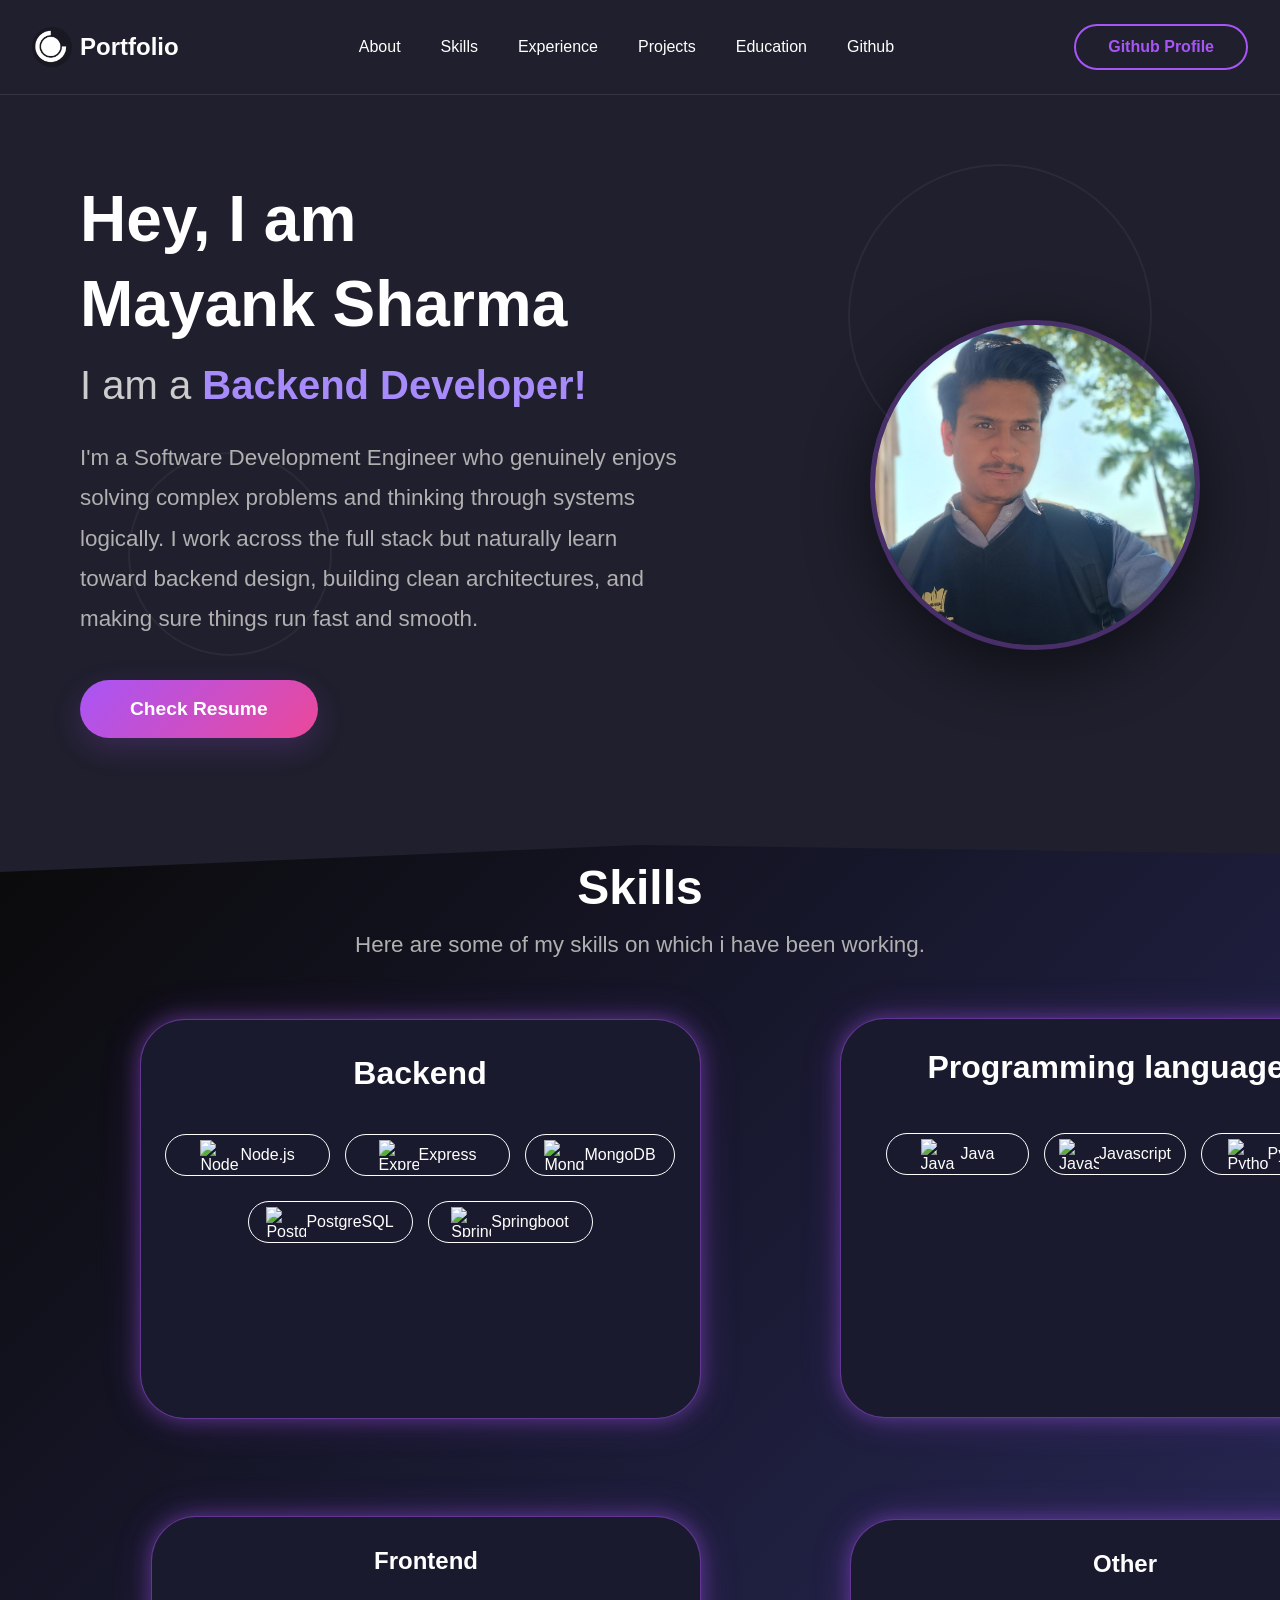
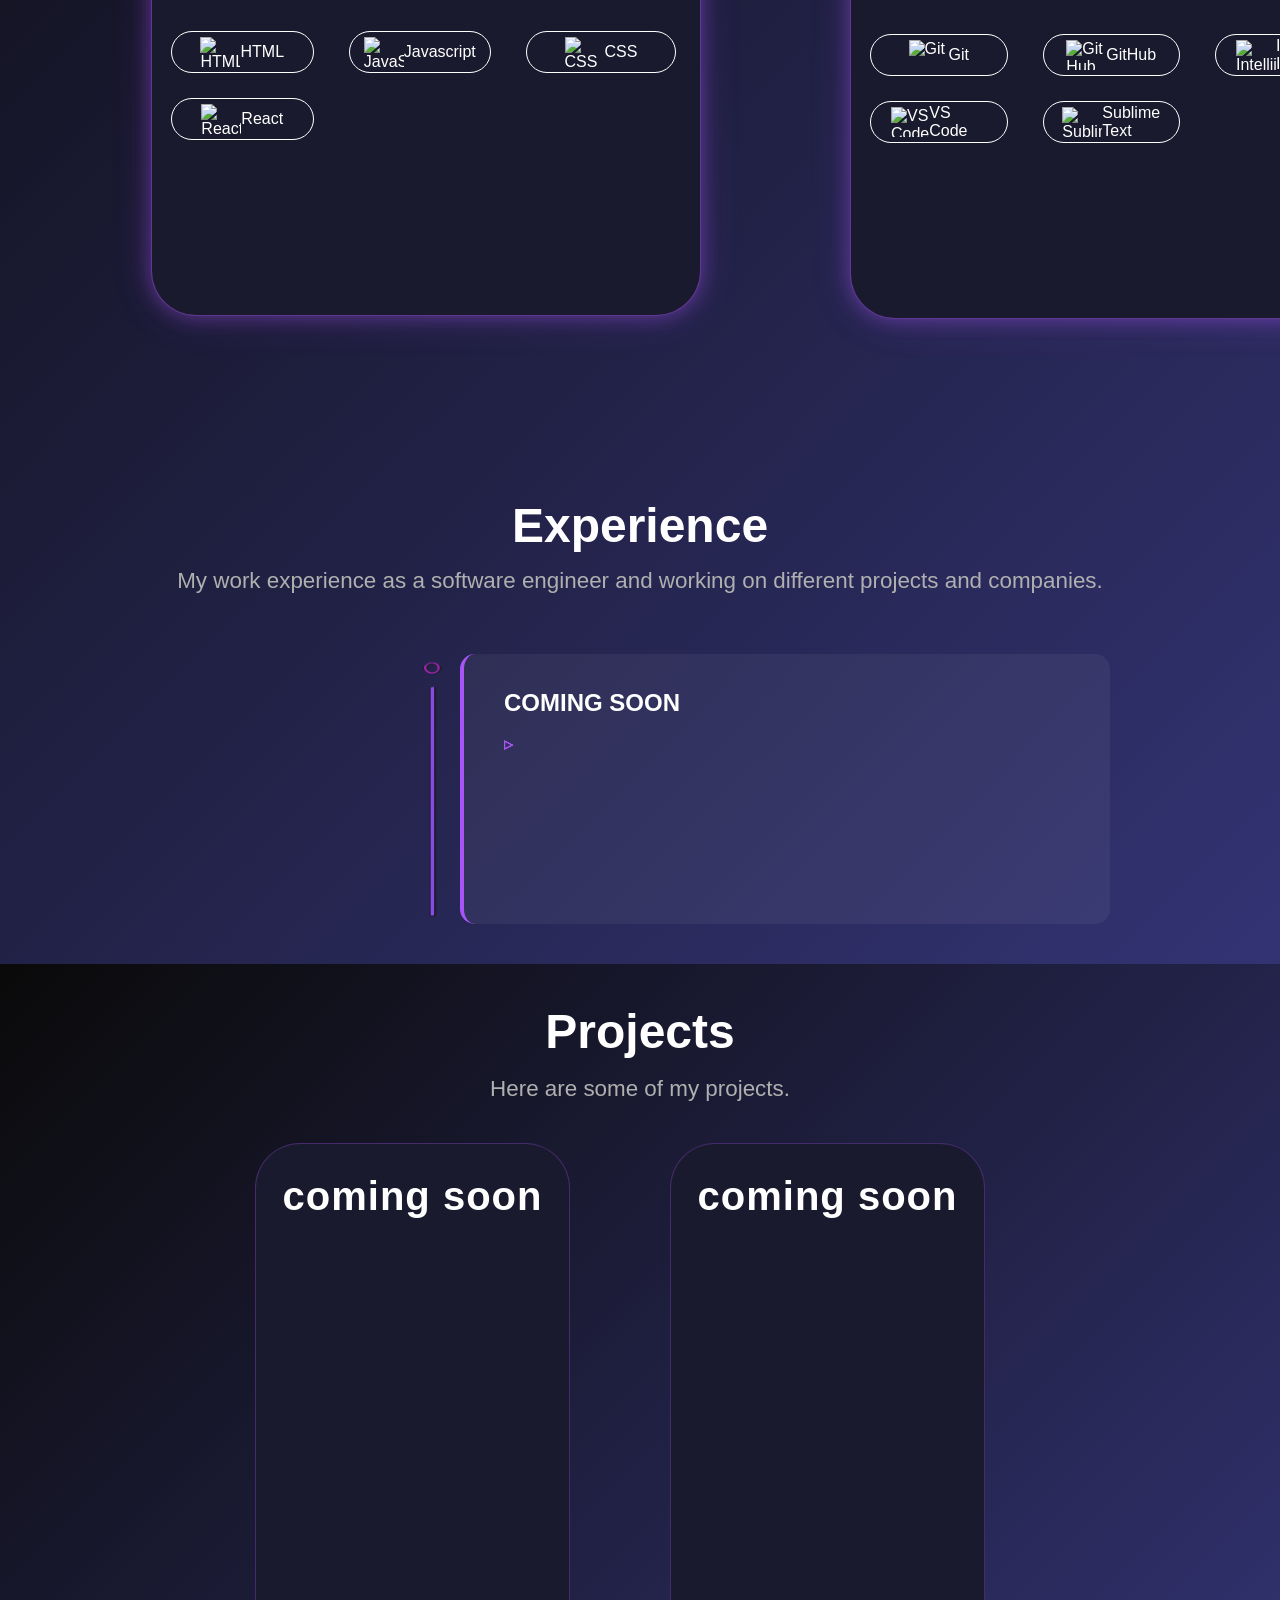
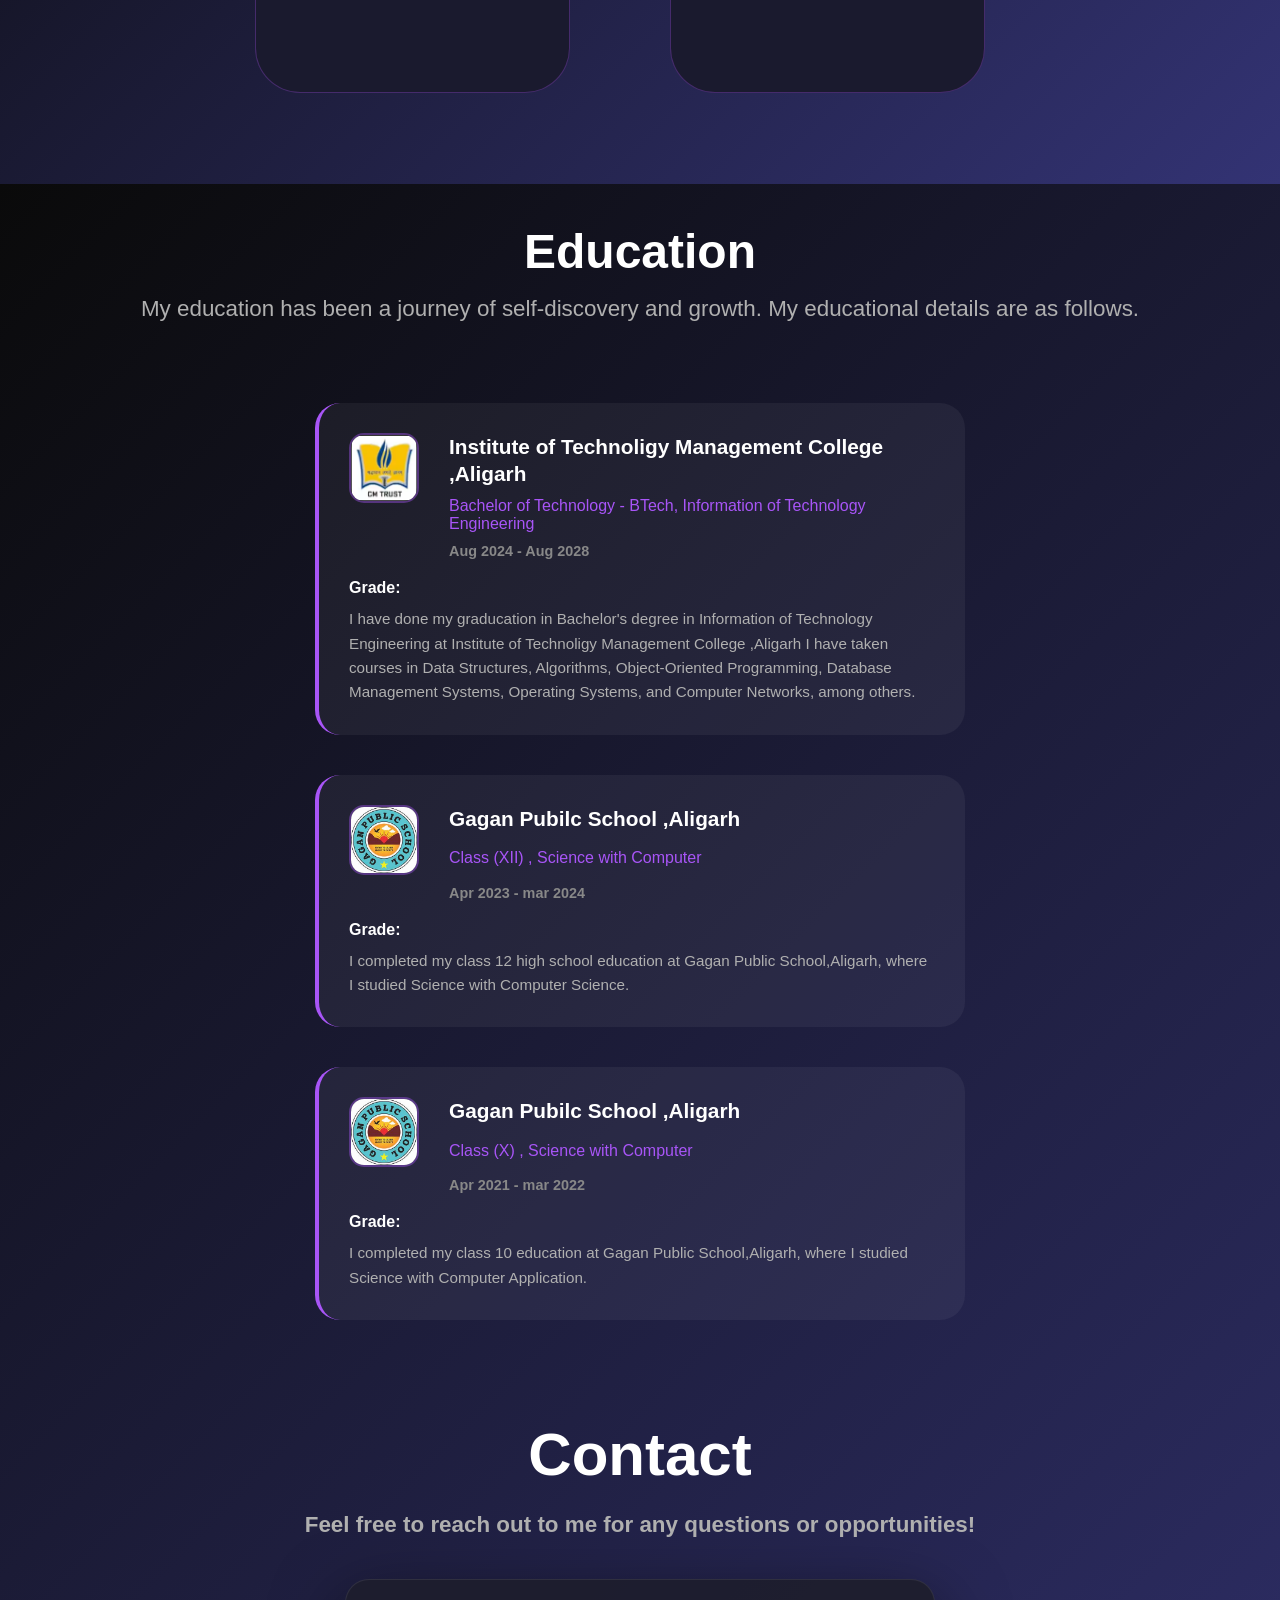
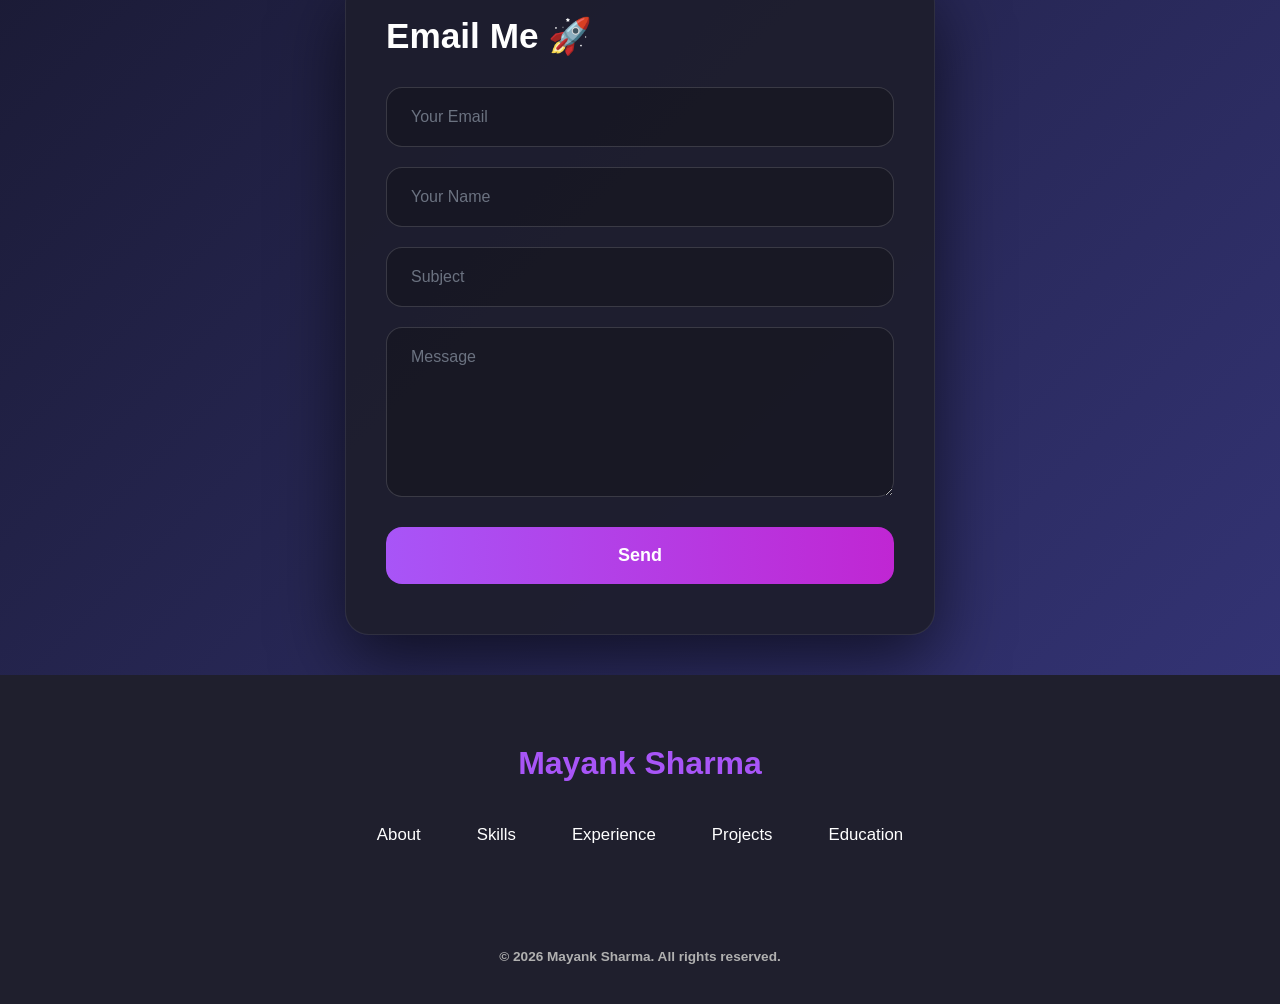
==== commit 70129cb0: "menu button fix" ====
--- a/code_base/index.html
+++ b/code_base/index.html
@@ -22,10 +22,15 @@
                 <li><a href="#experience">Experience</a></li>
                 <li><a href="#projects">Projects</a></li>
                 <li><a href="#education">Education</a></li>
+                <li><a href="https://github.com/sharmamayank5769-ctrl">Github</a></li>
             </ul>
+          
            
             <a href="https://github.com/sharmamayank5769-ctrl" class="github-btn">Github Profile</a>
             <h5> <i class="ri-menu-line"></i></h5>
+            <!-- <button class="menu-btn" id="menuBtn">
+                <i class="ri-menu-line"></i>
+              </button> -->
         </div>
     </nav>
     <section class="Bio-section"  id="about">
--- a/code_base/index.css
+++ b/code_base/index.css
@@ -1334,7 +1334,84 @@
         text-align: center;
         display: none;
     }
-
+    .nav-links.open {
+        display: flex !important;
+        flex-direction: column;
+        position: absolute;
+        top: 72px;
+        left: 0;
+        width: 100%;
+        background-color: rgba(22, 23, 33, 0.75);
+        backdrop-filter: blur(1px);
+        -webkit-backdrop-filter: blur(1px);
+        padding: 20px 0;
+        z-index: 999;
+        text-align: center;
+        gap: 0;
+      }
+      @media (max-width: 968px) {
+        .nav-links li:last-child a {
+          color: #a855f7;
+          font-weight: 600;
+          border: 1px solid #a855f7;
+          padding: 8px 20px;
+          border-radius: 50px;
+          display: inline-block;
+          margin-top: 5px;
+          /* box-shadow: 0 0 20px rgba(168, 85, 247, 0.5); */
+        }
+      }
+      @media (max-width: 968px) {
+        .nav-links.open {
+          display: flex !important;
+          flex-direction: column;
+          position: absolute;
+          top: 72px;
+          left: 0;
+          width: 70%; 
+          padding: 25px 30px;
+          z-index: 999;
+          text-align: left; 
+          gap: 0;
+          border-right: 2px solid rgba(168, 85, 247, 0.4);
+          border-bottom: 2px solid rgba(168, 85, 247, 0.4);
+          border-radius: 0 0 20px 0;
+        }
+      
+        .nav-links li {
+          padding: 14px 0;
+          border-bottom: 1px solid rgba(255,255,255,0.07);
+          font-size: 1.2rem; 
+        }
+      
+        .nav-links li a {
+          font-size: 1.2rem;  
+        }
+      
+        /* GitHub button styled - PC jaisa */
+        .nav-links li:last-child a {
+          color: #a855f7 !important;
+          font-weight: 600;
+          border: 2px solid #a855f7;
+          padding: 10px 24px;
+          border-radius: 50px;
+          display: inline-block;
+          margin-top: 8px;
+          transition: all 0.3s ease;
+          text-decoration: none;
+        }
+      
+        .nav-links li:last-child a:hover {
+          background-color: #a855f7;
+          color: #fff !important;
+        }
+      
+        /* Border bottom last item pe nahi */
+        .nav-links li:last-child {
+          border-bottom: none;
+          padding-bottom: 5px;
+        }
+      }
     .github-btn {
         order: 2;
         display: none;
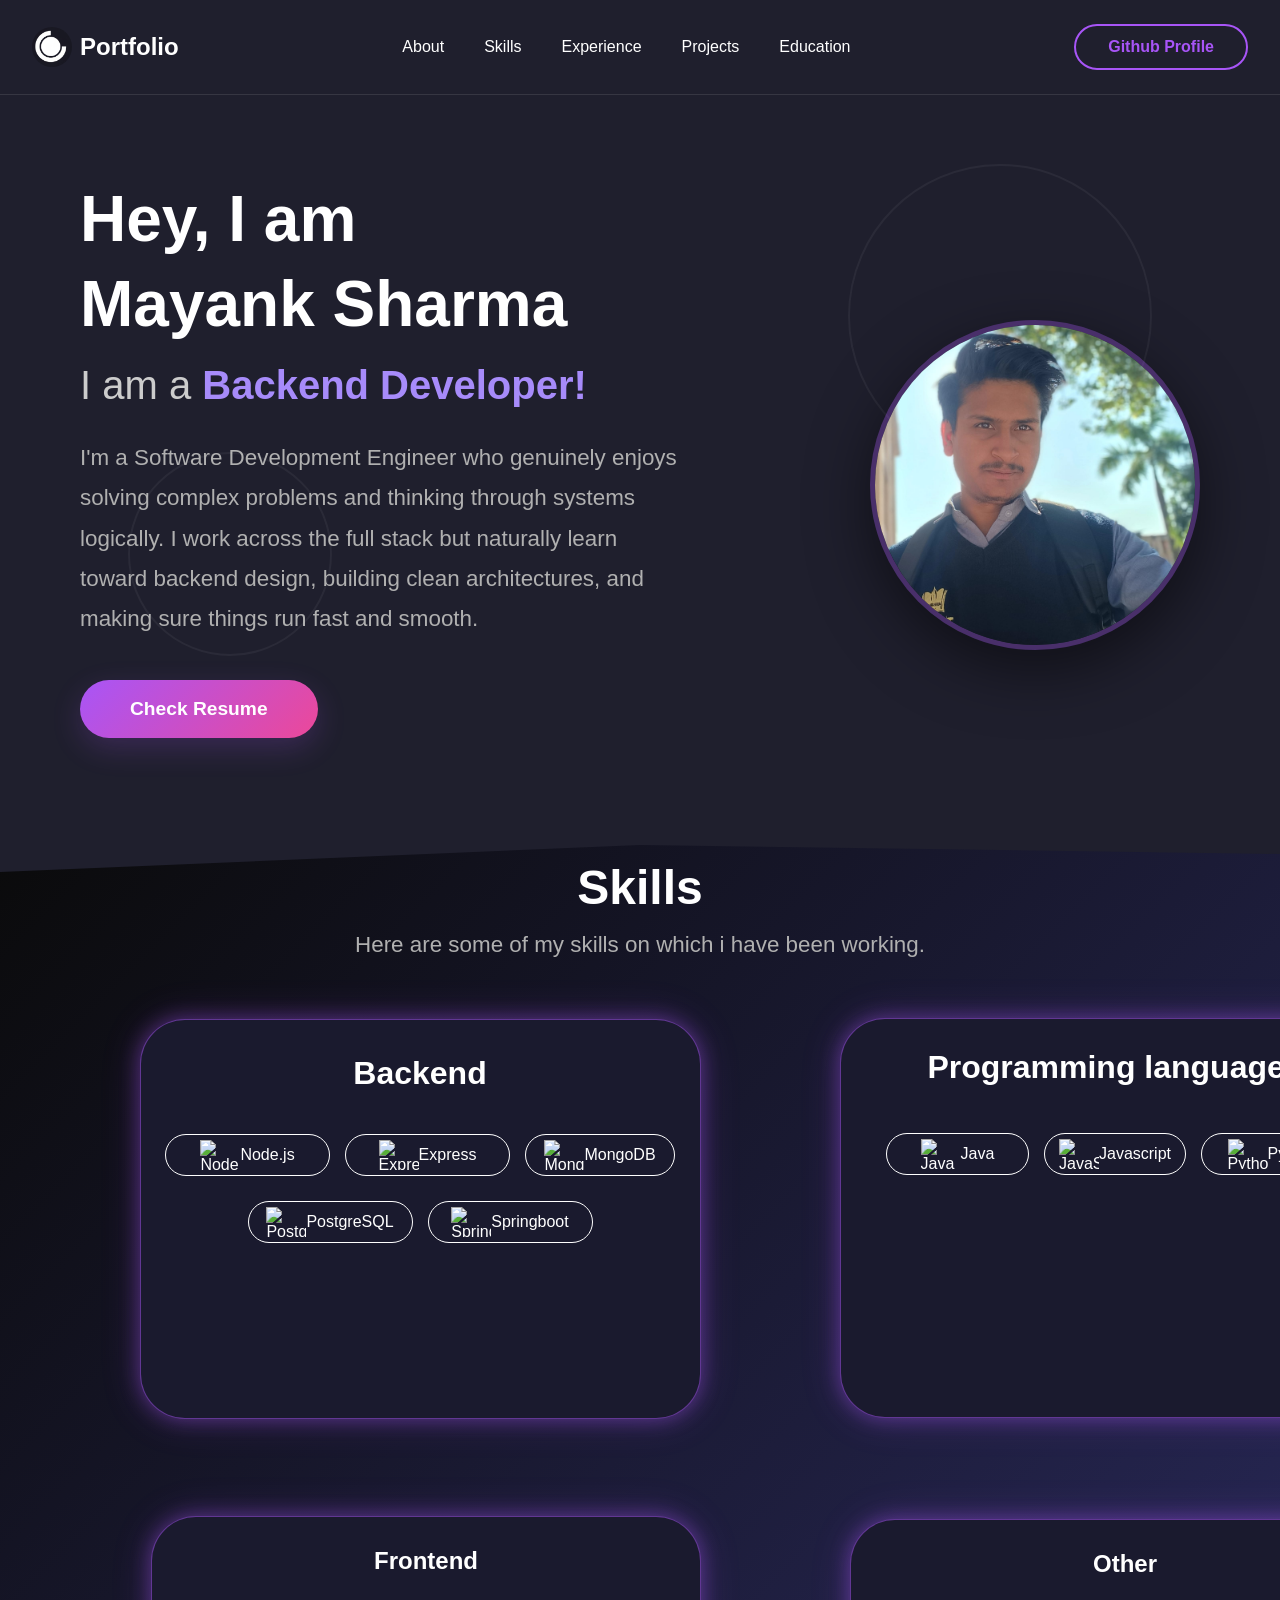
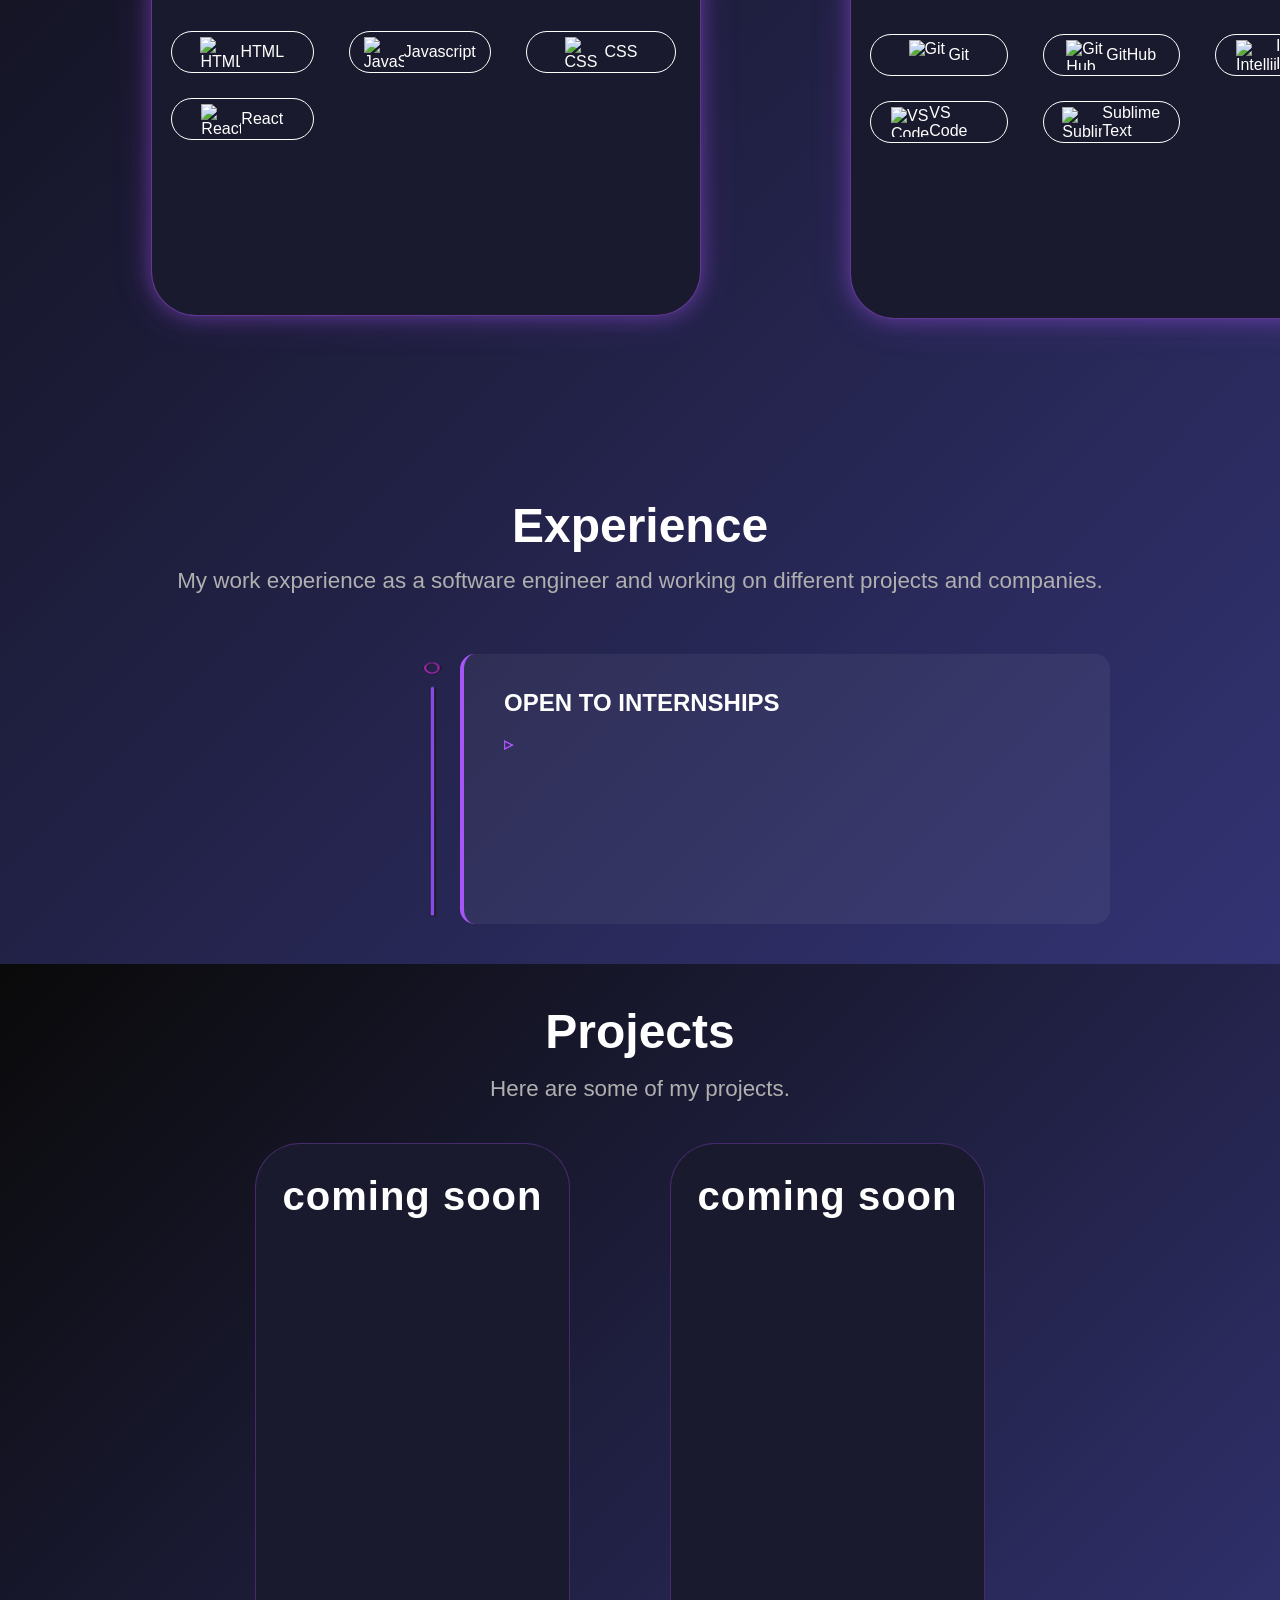
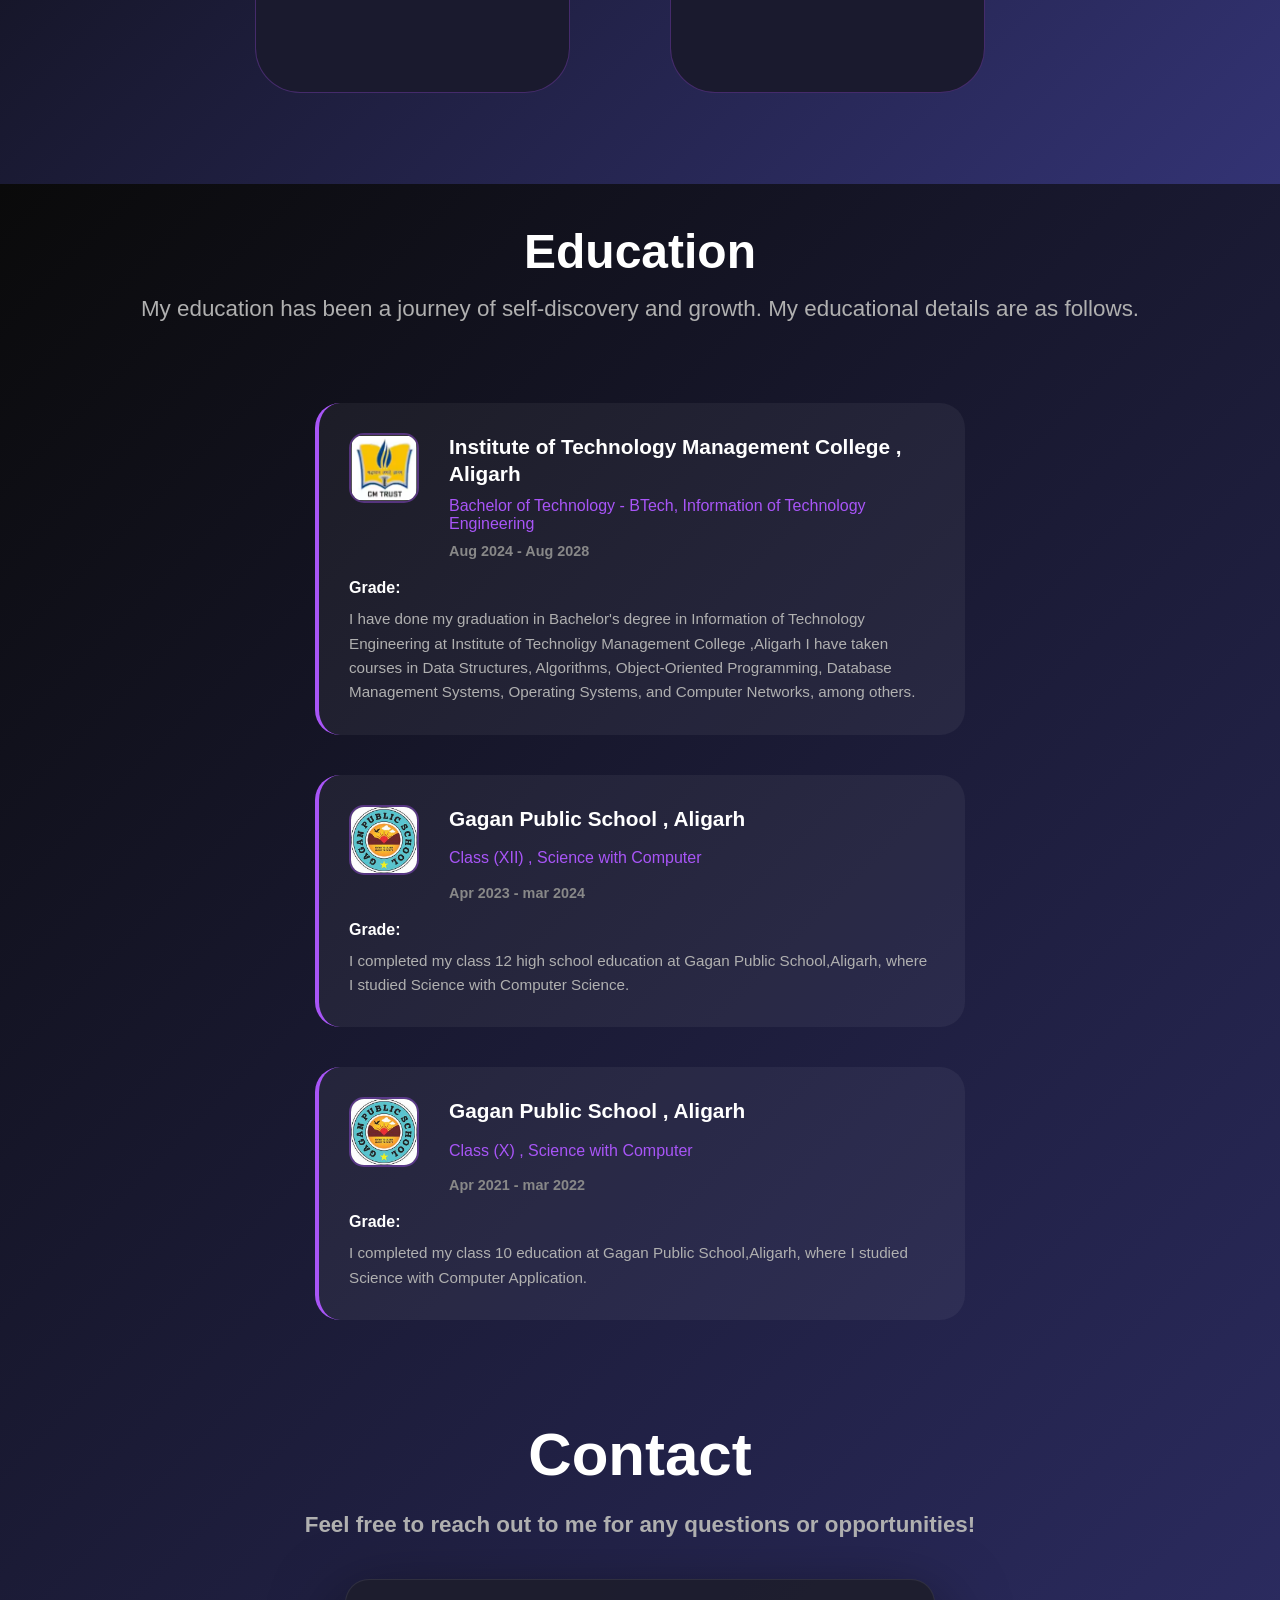
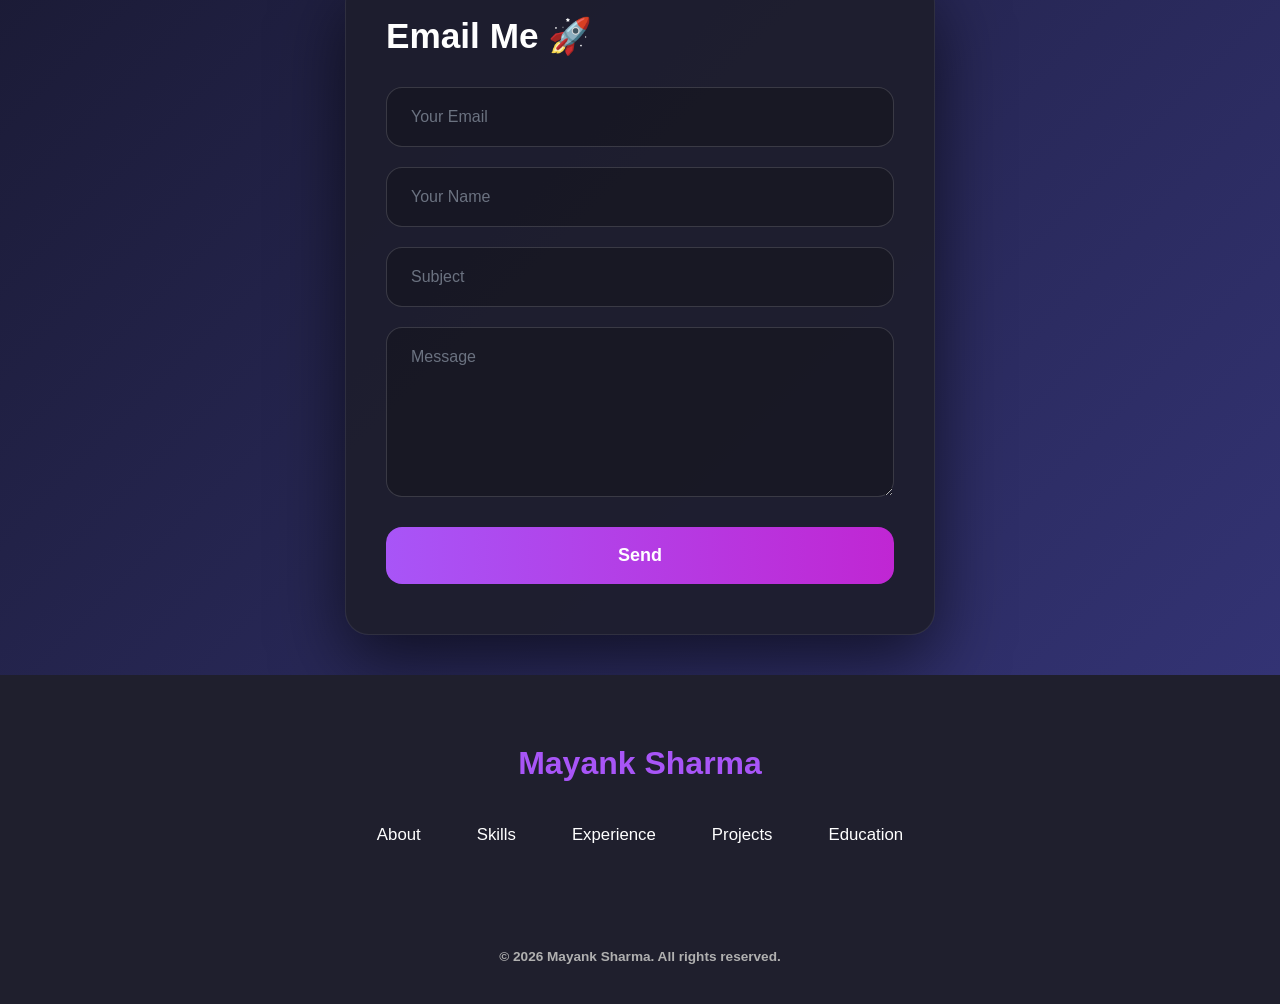
==== commit c3ad733c: "index.html" ====
--- a/code_base/index.html
+++ b/code_base/index.html
@@ -22,7 +22,7 @@
                 <li><a href="#experience">Experience</a></li>
                 <li><a href="#projects">Projects</a></li>
                 <li><a href="#education">Education</a></li>
-                <li><a href="https://github.com/sharmamayank5769-ctrl">Github</a></li>
+                <!-- <li><a href="https://github.com/sharmamayank5769-ctrl">Github</a></li> -->
             </ul>
           
            
@@ -212,7 +212,7 @@
         </div>
 
         <div class="experience-card">
-            <h3>COMING SOON</h3>
+            <h3>OPEN TO INTERNSHIPS</h3>
             <p class="company"></p>
             <ul>
                 <li></li>
@@ -258,11 +258,11 @@
             <div class="education">
                 <div class="College">
                     <img src="college-logo.avif" alt="College Logo" class="edu-logo">
-                    <h2>Institute of Technoligy Management College ,Aligarh</h2>
+                    <h2>Institute of Technology Management College , Aligarh</h2>
                     <h5>Bachelor of Technology - BTech, Information of Technology Engineering</h5>
                     <h6>Aug 2024 - Aug 2028</h6>
                     <h4>Grade:</h4>
-                    <p>I have done my graducation in Bachelor's degree in Information of Technology Engineering at
+                    <p>I have done my graduation in Bachelor's degree in Information of Technology Engineering at
                         Institute of Technoligy Management College ,Aligarh I have taken courses in Data Structures,
                         Algorithms, Object-Oriented Programming, Database Management Systems, Operating Systems, and
                         Computer Networks, among others.</p>
@@ -272,7 +272,7 @@
 
                 <div class="school-12">
                     <img src="school.jpg" alt="school Logo" class="sch-logo">
-                    <h2>Gagan Pubilc School ,Aligarh</h2>
+                    <h2>Gagan Public School , Aligarh</h2>
                     <h5>Class (XII) , Science with Computer </h5>
                     <h6>Apr 2023 - mar 2024</h6>
                     <h4>Grade:</h4>
@@ -284,7 +284,7 @@
 
                 <div class="school">
                     <img src="school.jpg" alt="school Logo" class="sch-logo">
-                    <h2>Gagan Pubilc School ,Aligarh</h2>
+                    <h2>Gagan Public School , Aligarh</h2>
                     <h5>Class (X) , Science with Computer </h5>
                     <h6>Apr 2021 - mar 2022</h6>
                     <h4>Grade:</h4>
@@ -350,7 +350,7 @@
         </ul>
         <ul class="social-links">
             <li><a
-                    href="https://www.linkedin.com/public-profile/settings?lipi=urn%3Ali%3Apage%3Ad_flagship3_profile_self_edit_contact-info%3B3aeBxsRMSgC0NmrZ2KEtzQ%3D%3D"><i
+                    href="https://www.linkedin.com/in/mayank-sharma-3b9921330"><i
                         class="ri-linkedin-box-fill"></i></a></li>
             <li><a href="https://x.com/Mayank2323W?s=09"><i class="ri-twitter-fill"></i></a></li>
             <li><a href="https://www.instagram.com/maayank__sharmaa/profilecard/?igsh=MTN4ZmRzcWI1ZWl2dA=="><i
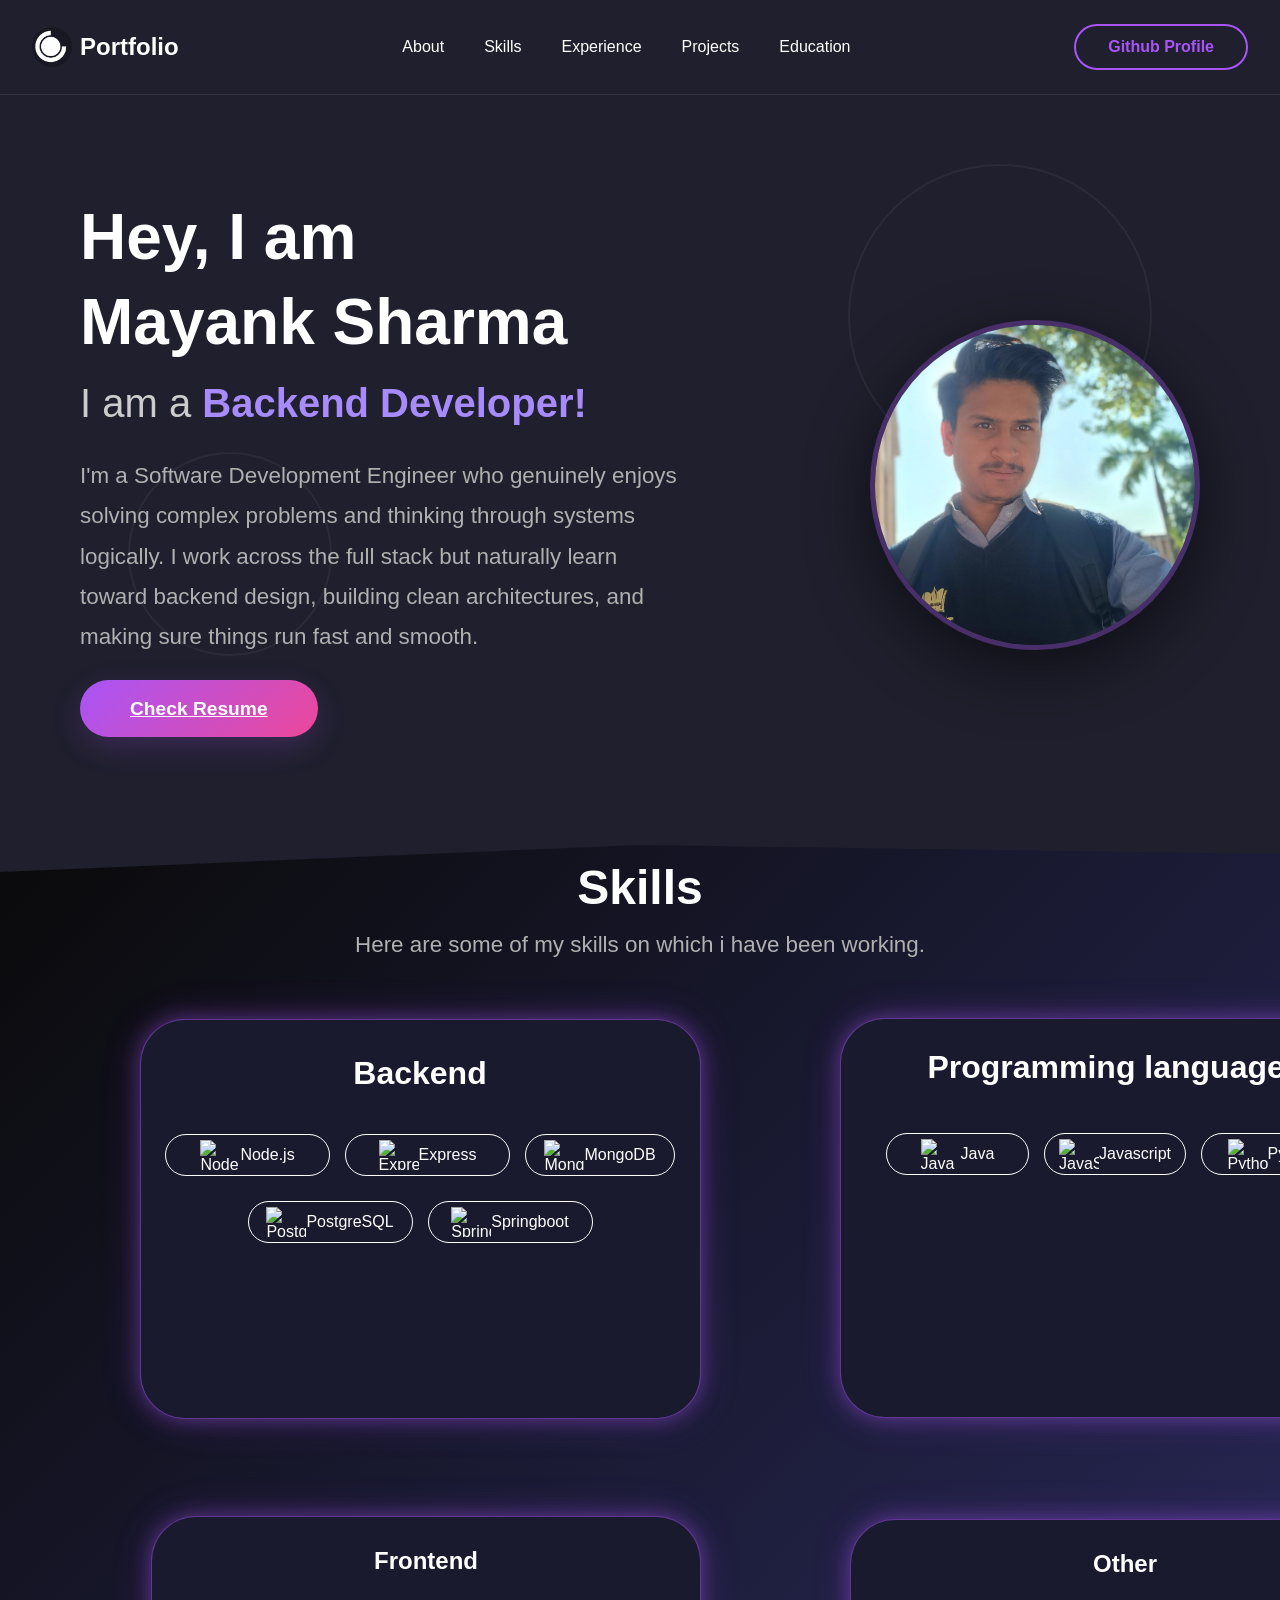
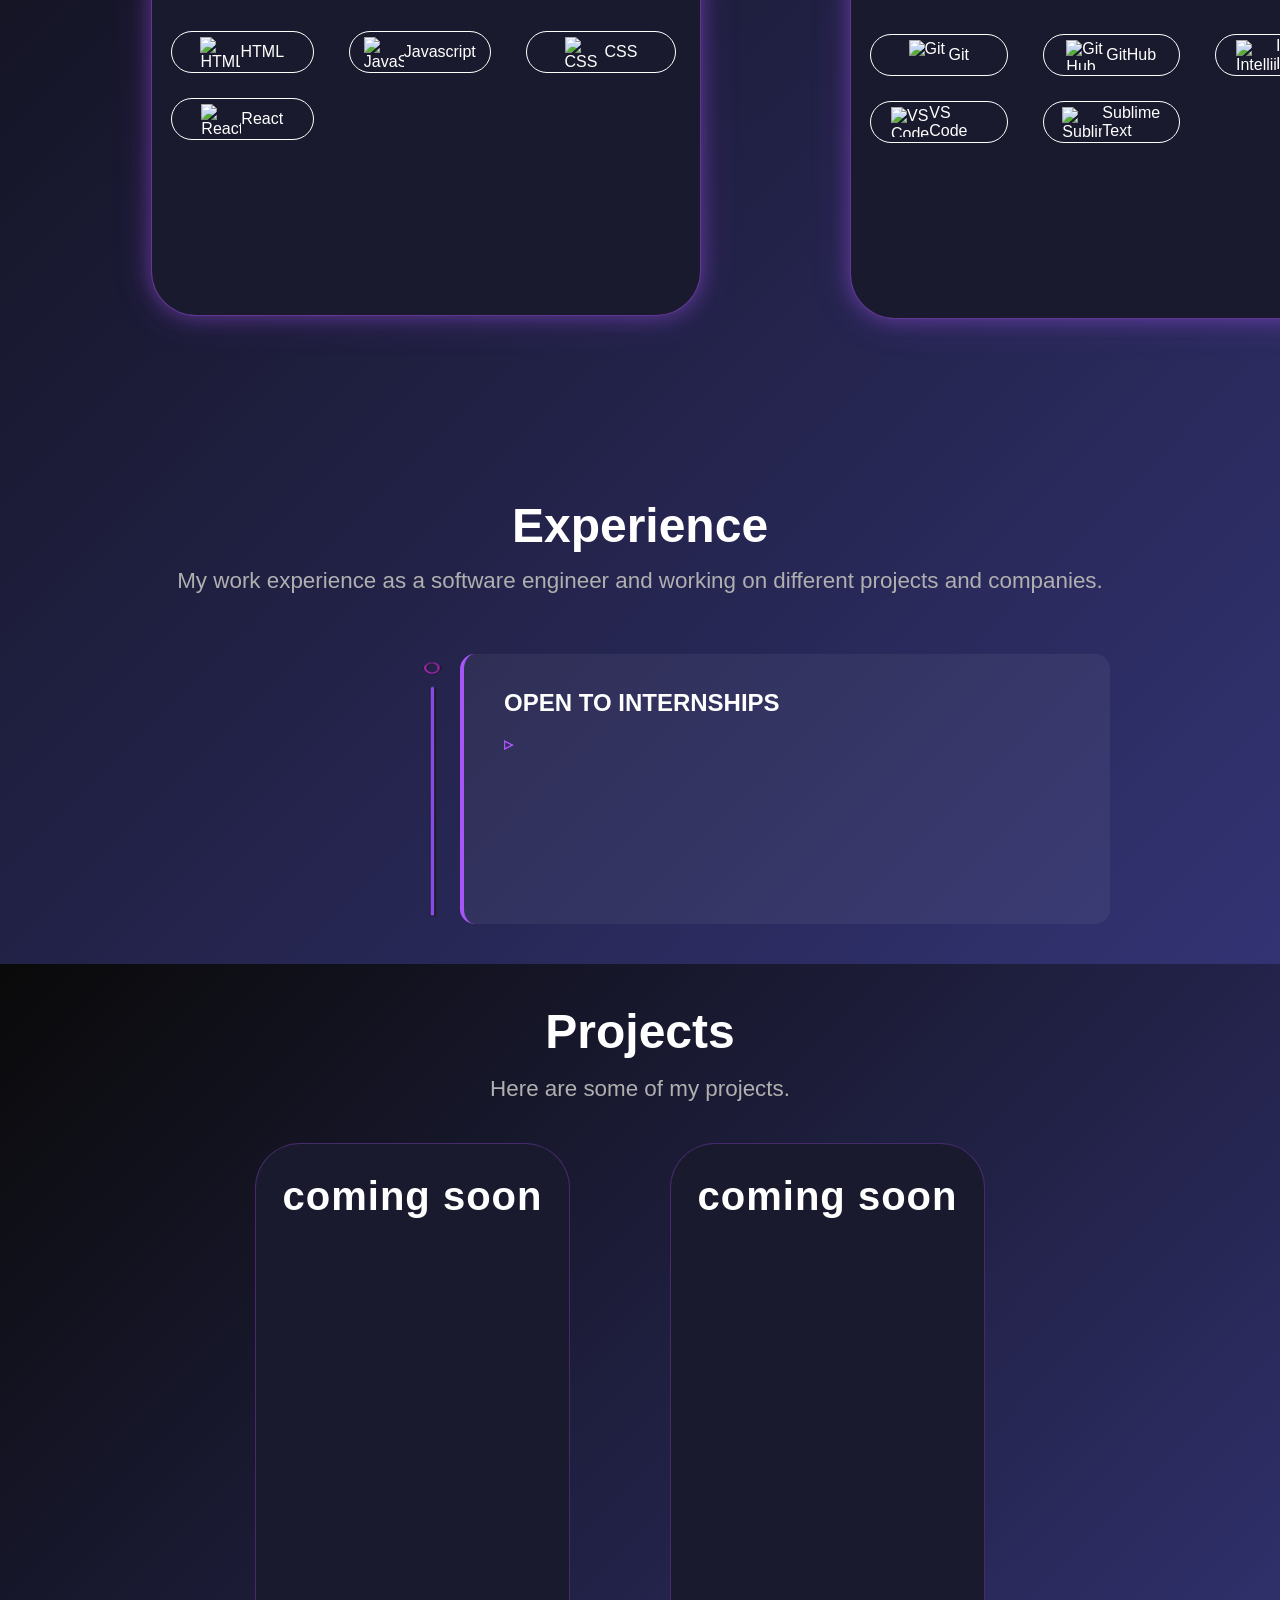
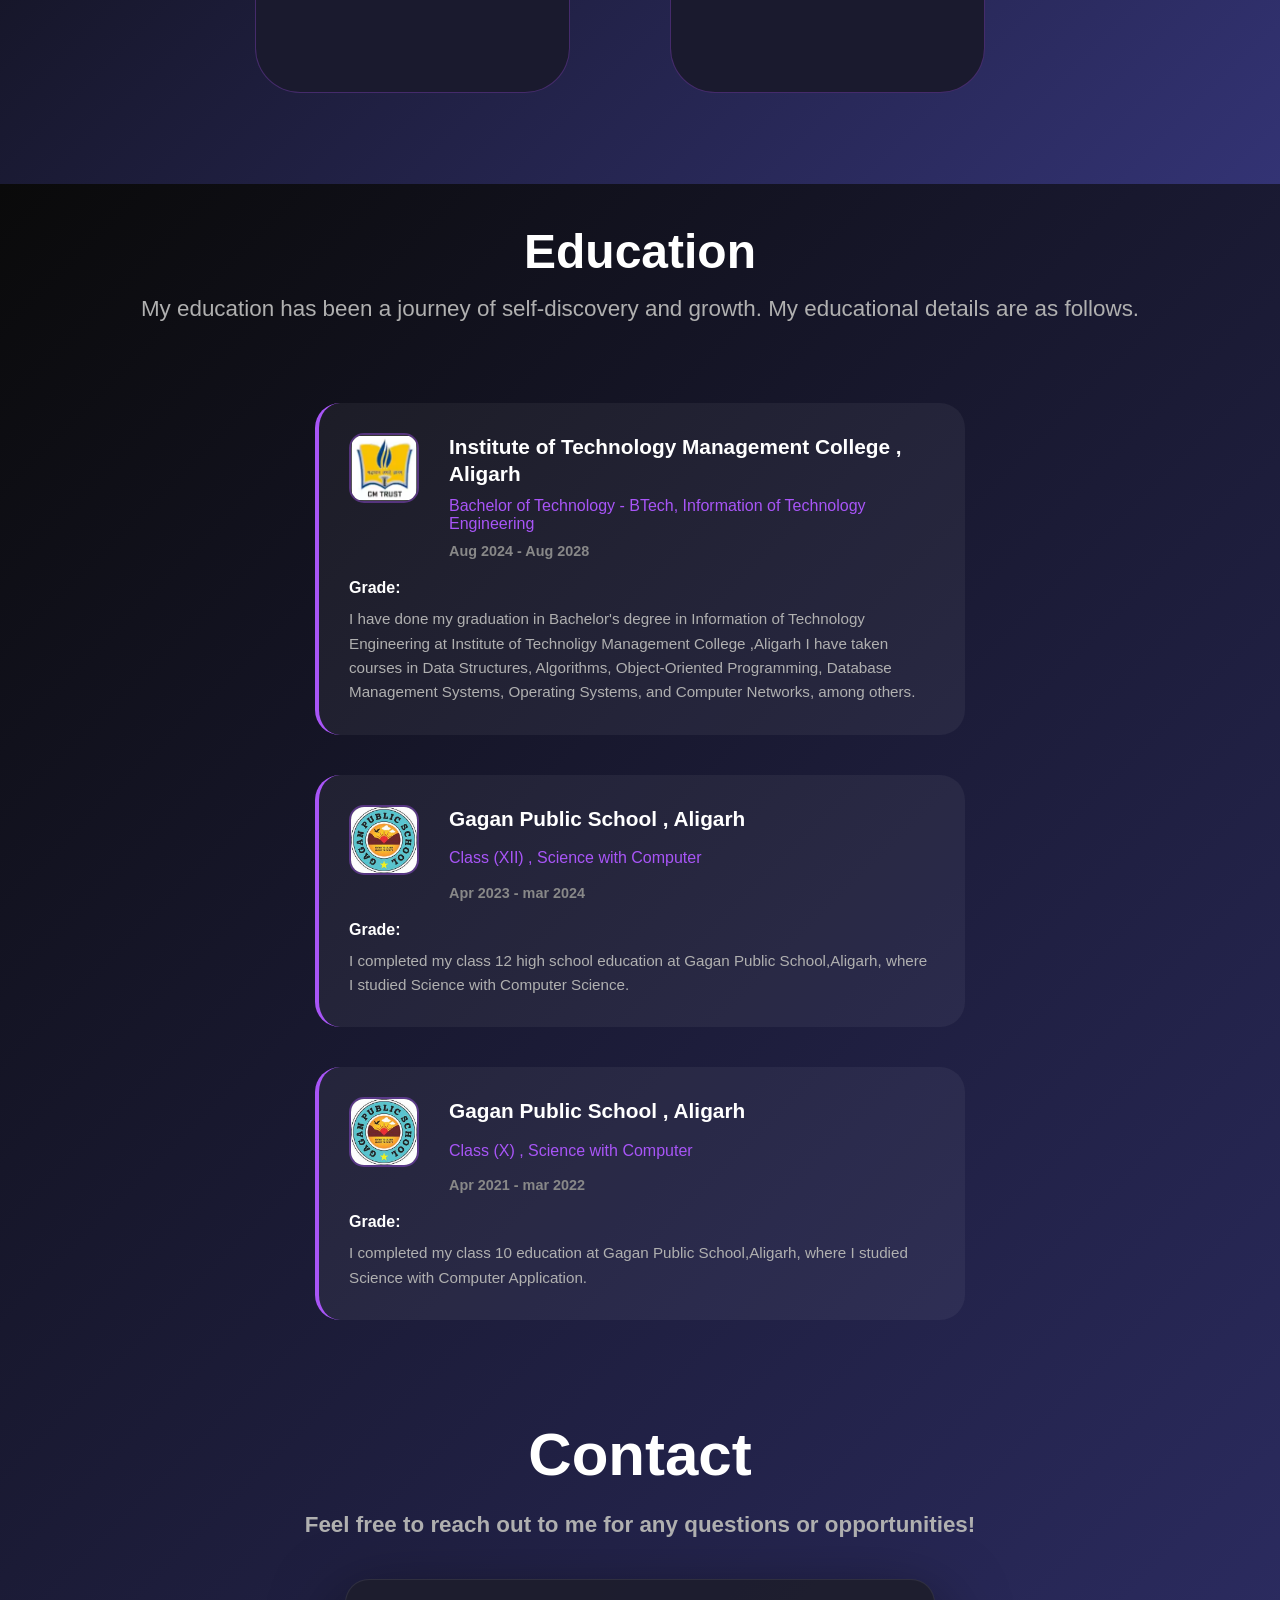
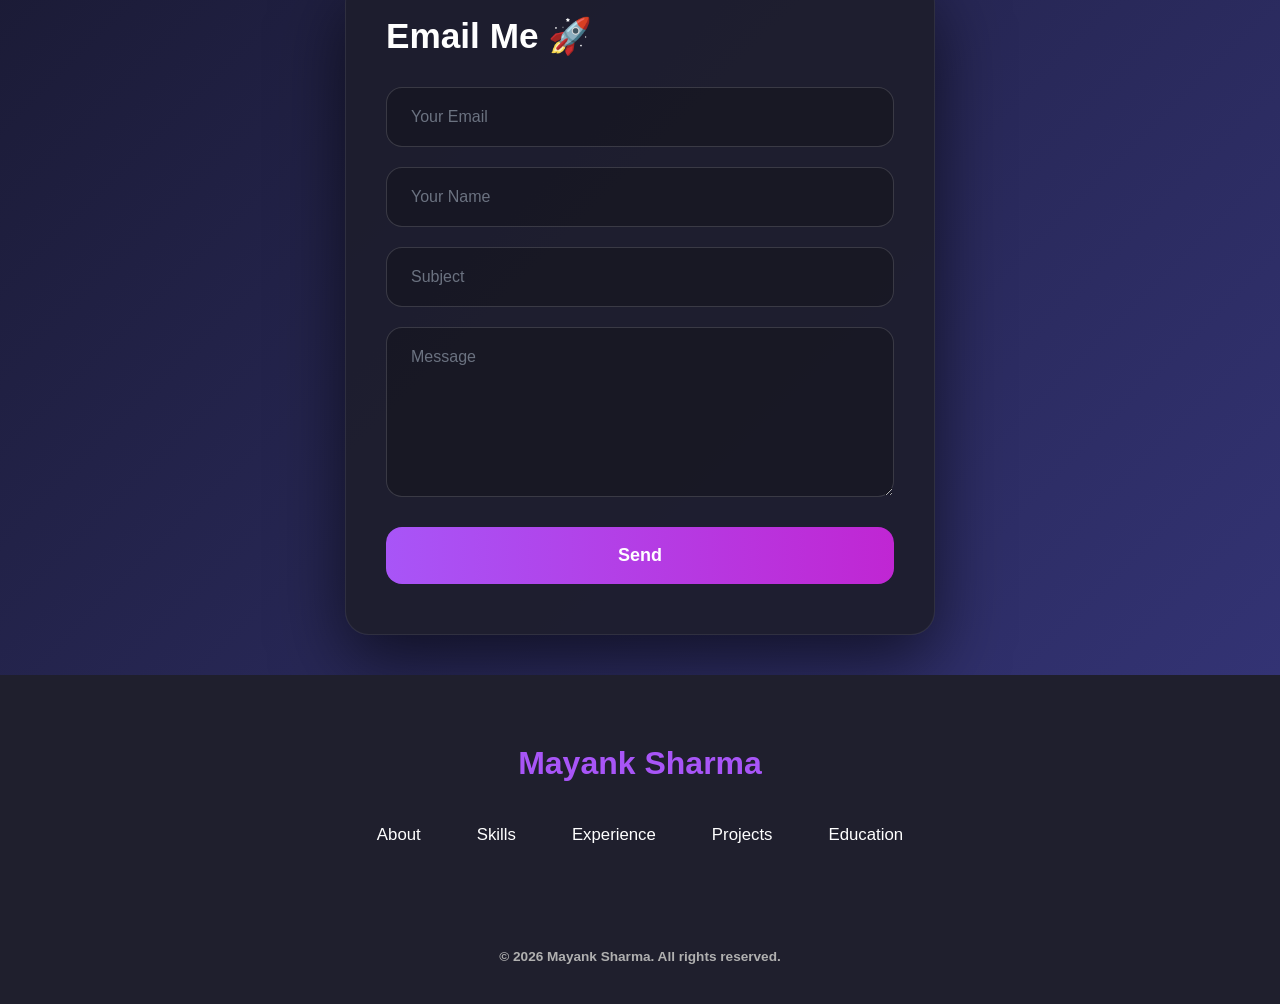
==== commit 9f4df34a: "structure.html" ====
--- a/code_base/index.html
+++ b/code_base/index.html
@@ -45,7 +45,8 @@
                         through systems logically. I work across the full stack but naturally learn toward backend
                         design, building clean architectures, and making sure things run fast and smooth.
                     </p>
-                    <button class="resume-btn">Check Resume</button>
+                    <!-- <button  class="resume-btn">Check Resume</button> -->
+                    <a href="Mayank_Sharma_Resume.pdf" target="_blank" class="resume-btn">Check Resume</a>
                 </div>
                 <div class="image-content">
                     <div class="image-profile">
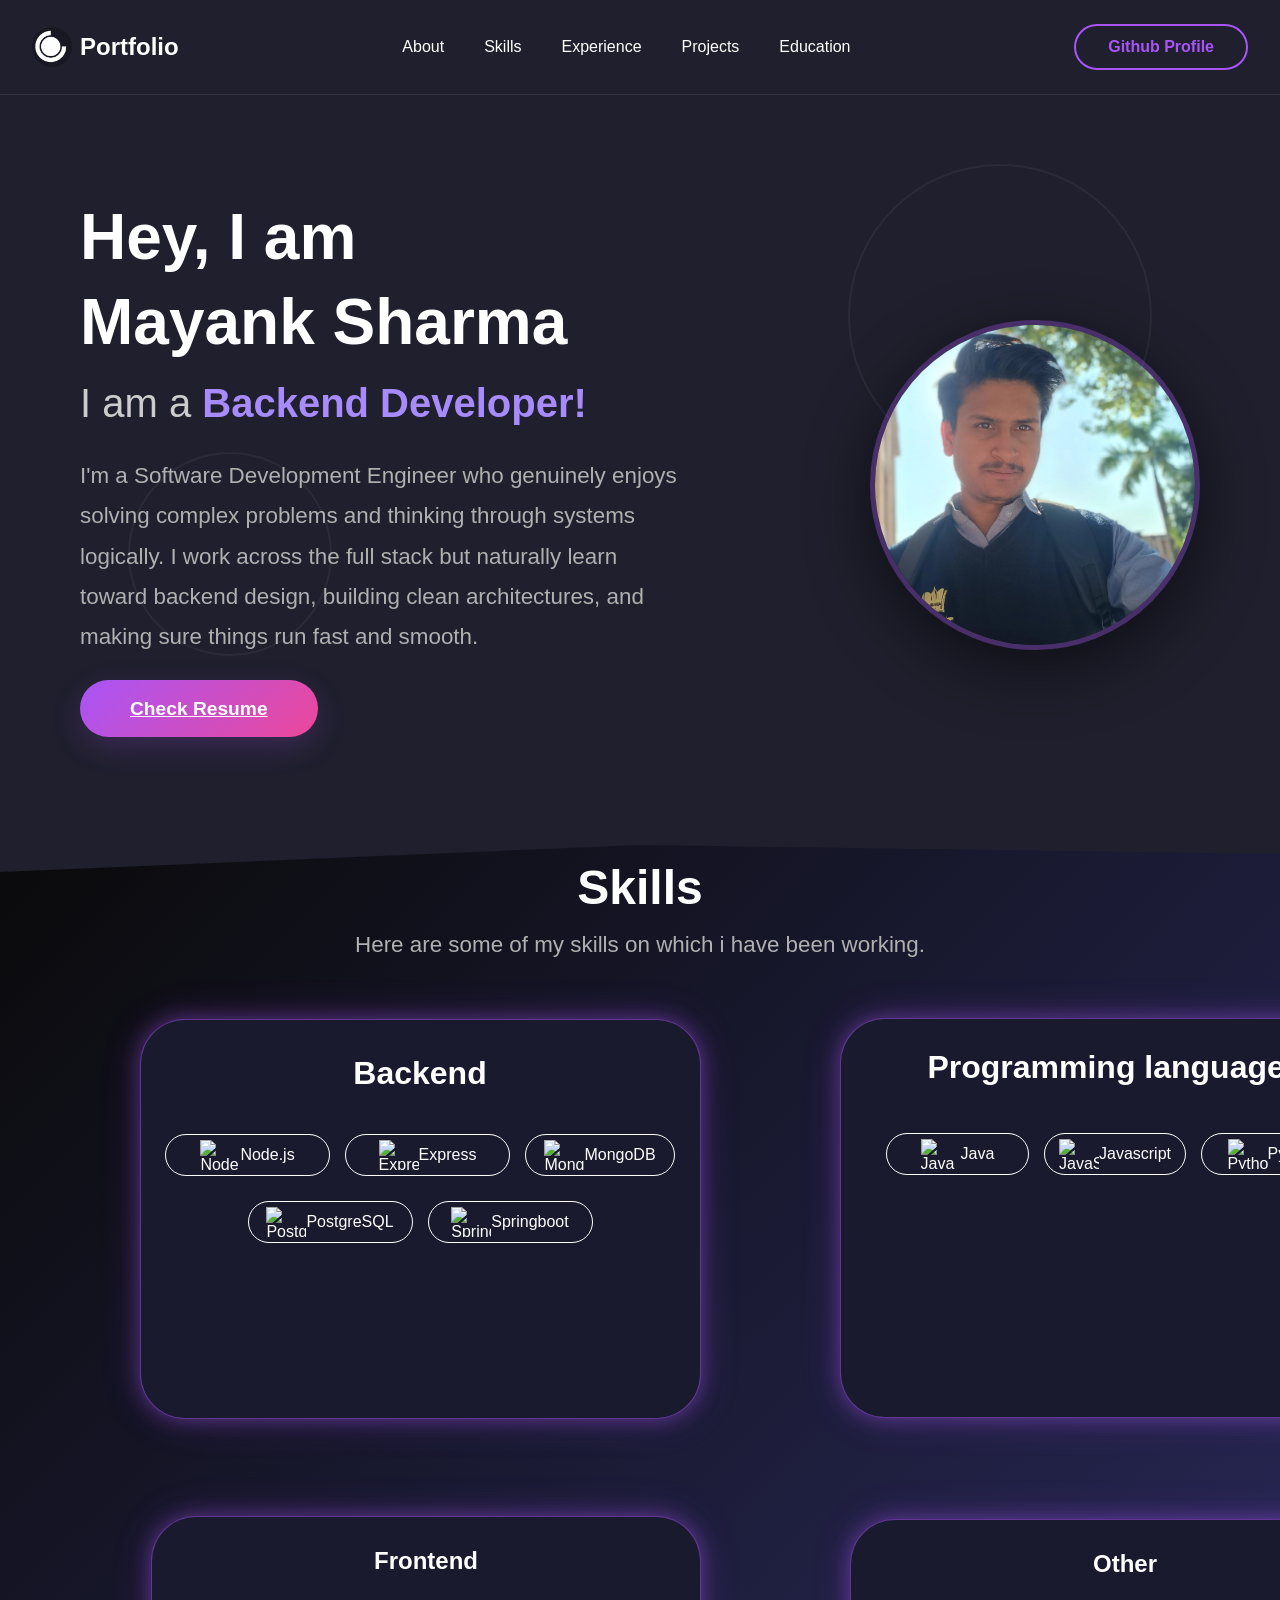
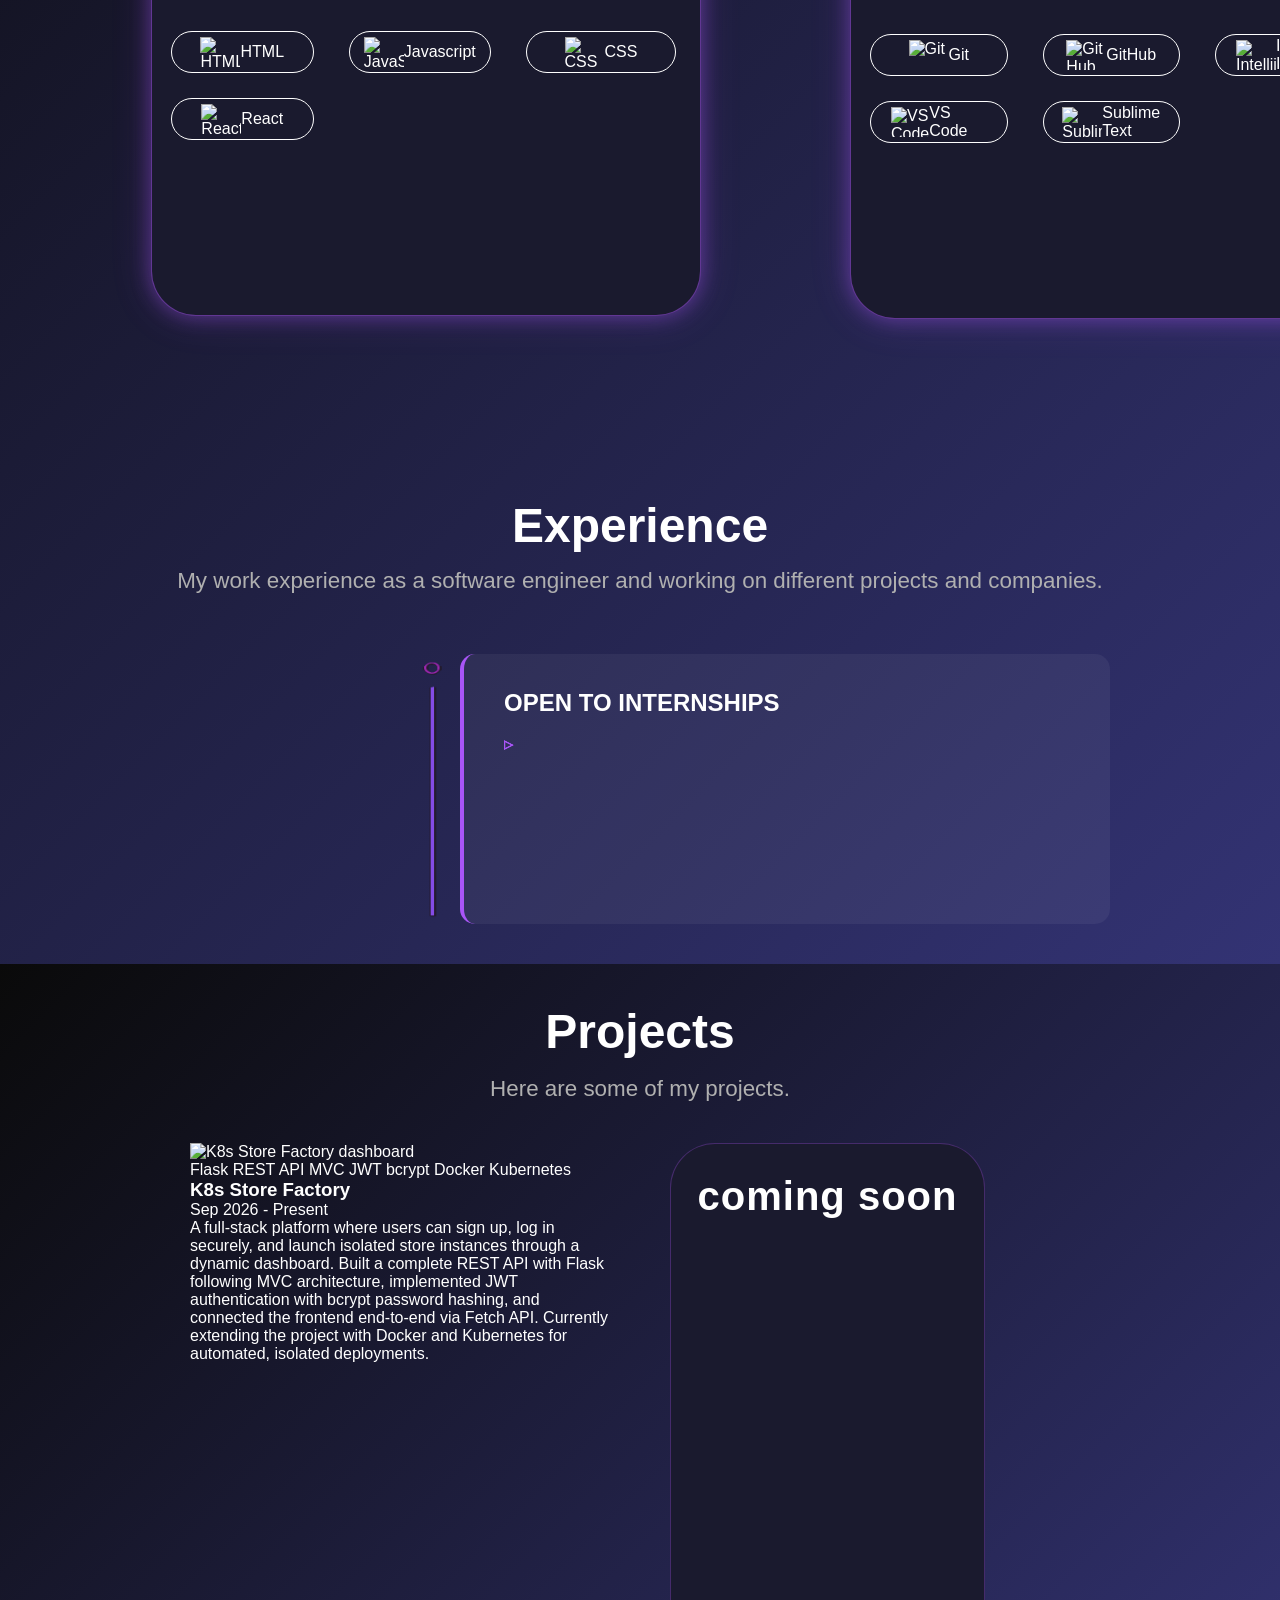
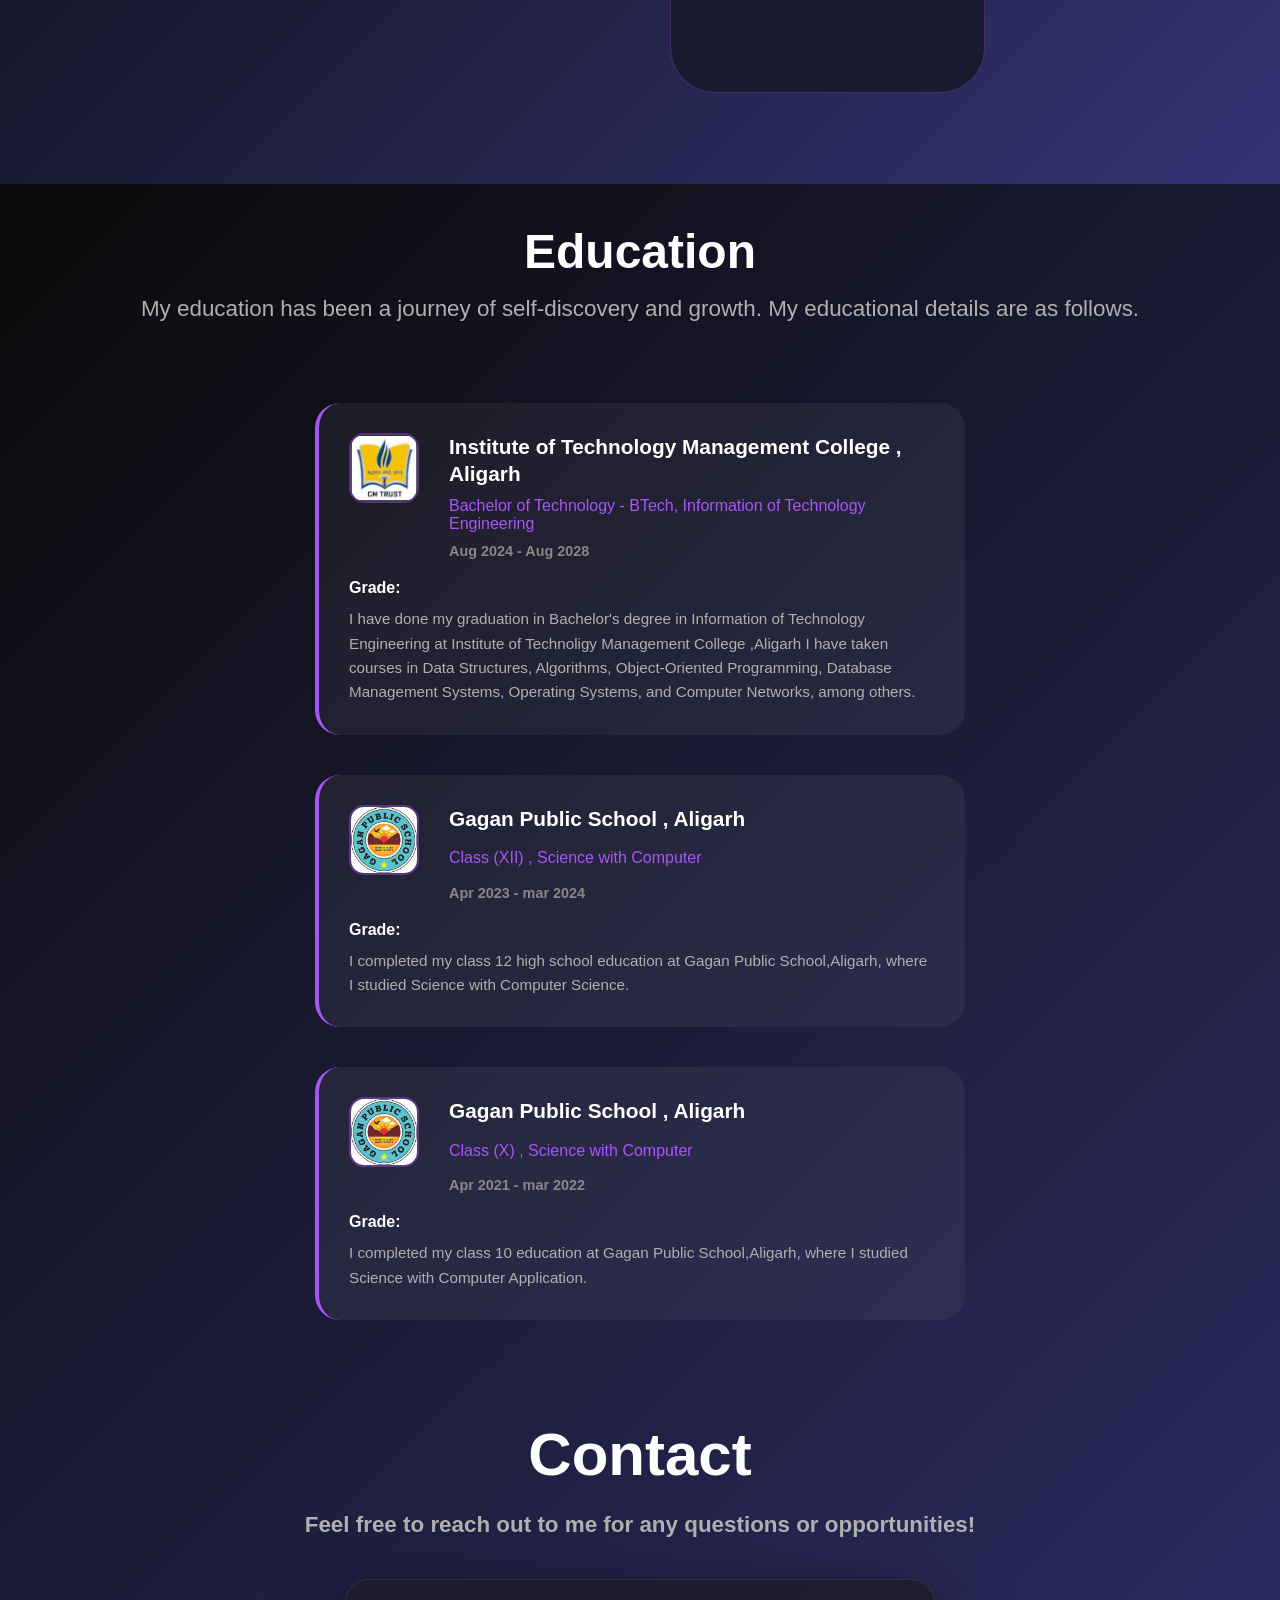
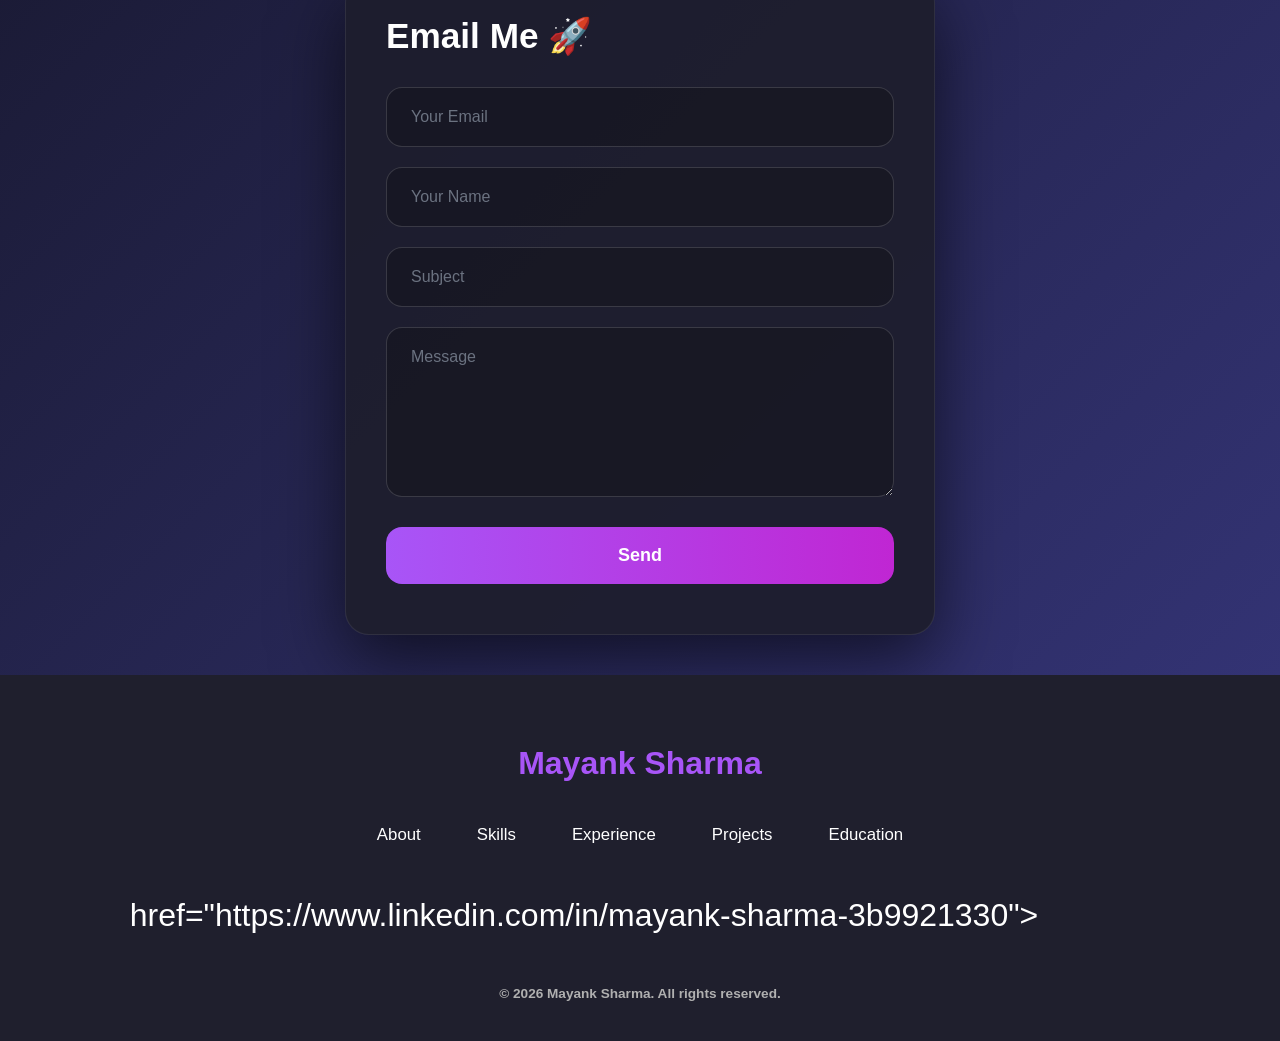
==== commit 130fe4a8: "index.html" ====
--- a/code_base/index.html
+++ b/code_base/index.html
@@ -235,10 +235,36 @@
             <h2 class="stack-description">Here are some of my projects.</h2>
         </div>
         <div class="main-project">
-            <div class="project-1">
-                <h1>coming soon</h1>
-
-            </div>
+
+   
+            <div class="project-card" onclick="document.getElementById('k8sModal').showModal()">
+                <img class="project-card-img" src="k8s-store-factory.png" alt="K8s Store Factory dashboard">
+                <div class="project-tags">
+                    <span>Flask</span>
+                    <span>REST API</span>
+                    <span>MVC</span>
+                    <span>JWT</span>
+                    <span>bcrypt</span>
+                    <span>Docker</span>
+                    <span>Kubernetes</span>
+                </div>
+                <h3>K8s Store Factory</h3>
+                <p class="project-date">Sep 2026 - Present</p>
+                <p class="project-summary">A full-stack platform where users can sign up, log in securely, and launch isolated store instances through a dynamic dashboard. Built a complete REST API with Flask following MVC architecture, implemented JWT authentication with bcrypt password hashing, and connected the frontend end-to-end via Fetch API. Currently extending the project with Docker and Kubernetes for automated, isolated deployments.</p>
+            </div>
+            
+            <dialog class="project-modal" id="k8sModal" onclick="if(event.target===this)this.close()">
+                <div class="modal-body">
+                    <button class="modal-close" onclick="this.closest('dialog').close()" aria-label="Close">&times;</button>
+                    <img src="k8s-store-factory.png" alt="K8s Store Factory dashboard">
+                    <h3>K8s Store Factory</h3>
+                    <p class="project-date">Sep 2026 - Present</p>
+                    <p>A full-stack platform where users can sign up, log in securely, and launch isolated store instances through a dynamic dashboard. Built a complete REST API with Flask following MVC architecture, implemented JWT authentication with bcrypt password hashing, and connected the frontend end-to-end via Fetch API. Currently extending the project with Docker and Kubernetes for automated, isolated deployments.</p>
+                    <a class="modal-link" href="https://github.com/sharmamayank5769-ctrl" target="_blank">View on GitHub</a>
+                </div>
+            </dialog>
+          
+
             <div class="project-2">
                 <h1>coming soon</h1>
             </div>
@@ -350,7 +376,7 @@
             <li><a href="#education">Education</a></li>
         </ul>
         <ul class="social-links">
-            <li><a
+            <li>
                     href="https://www.linkedin.com/in/mayank-sharma-3b9921330"><i
                         class="ri-linkedin-box-fill"></i></a></li>
             <li><a href="https://x.com/Mayank2323W?s=09"><i class="ri-twitter-fill"></i></a></li>
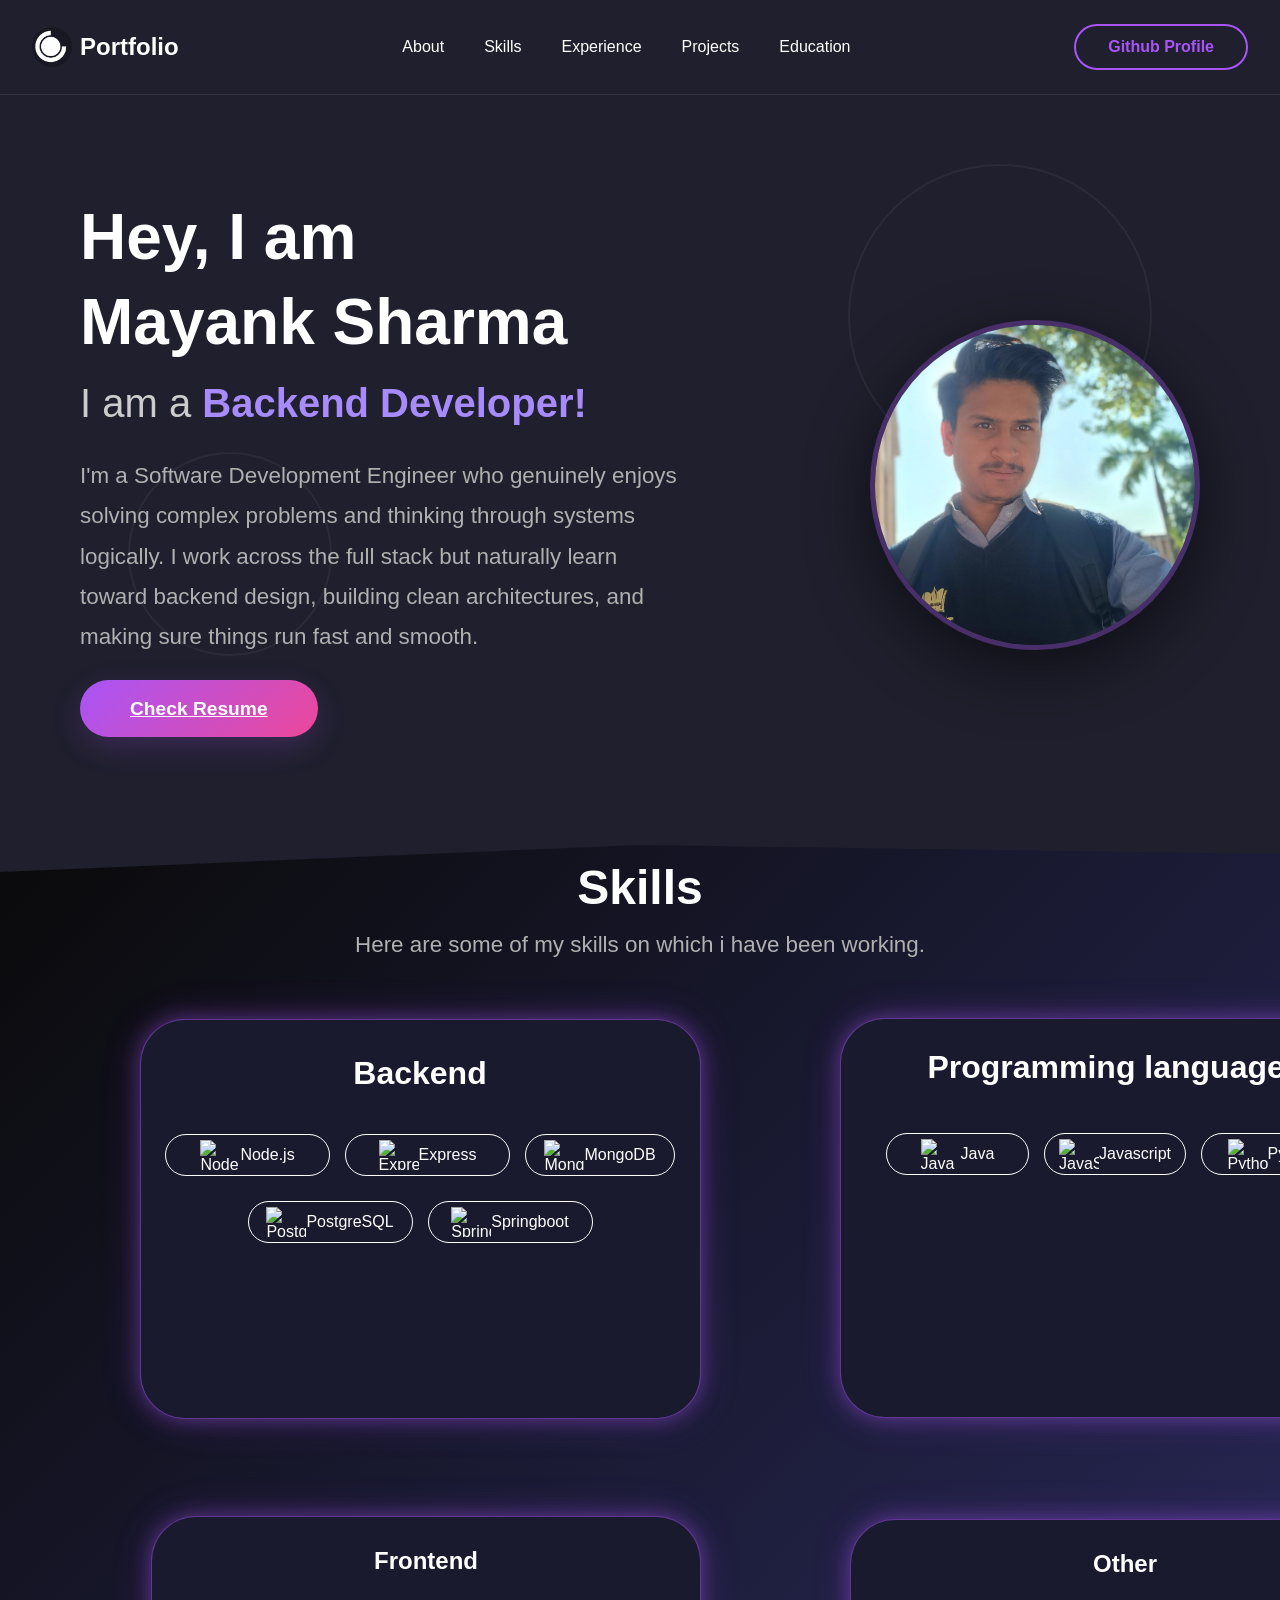
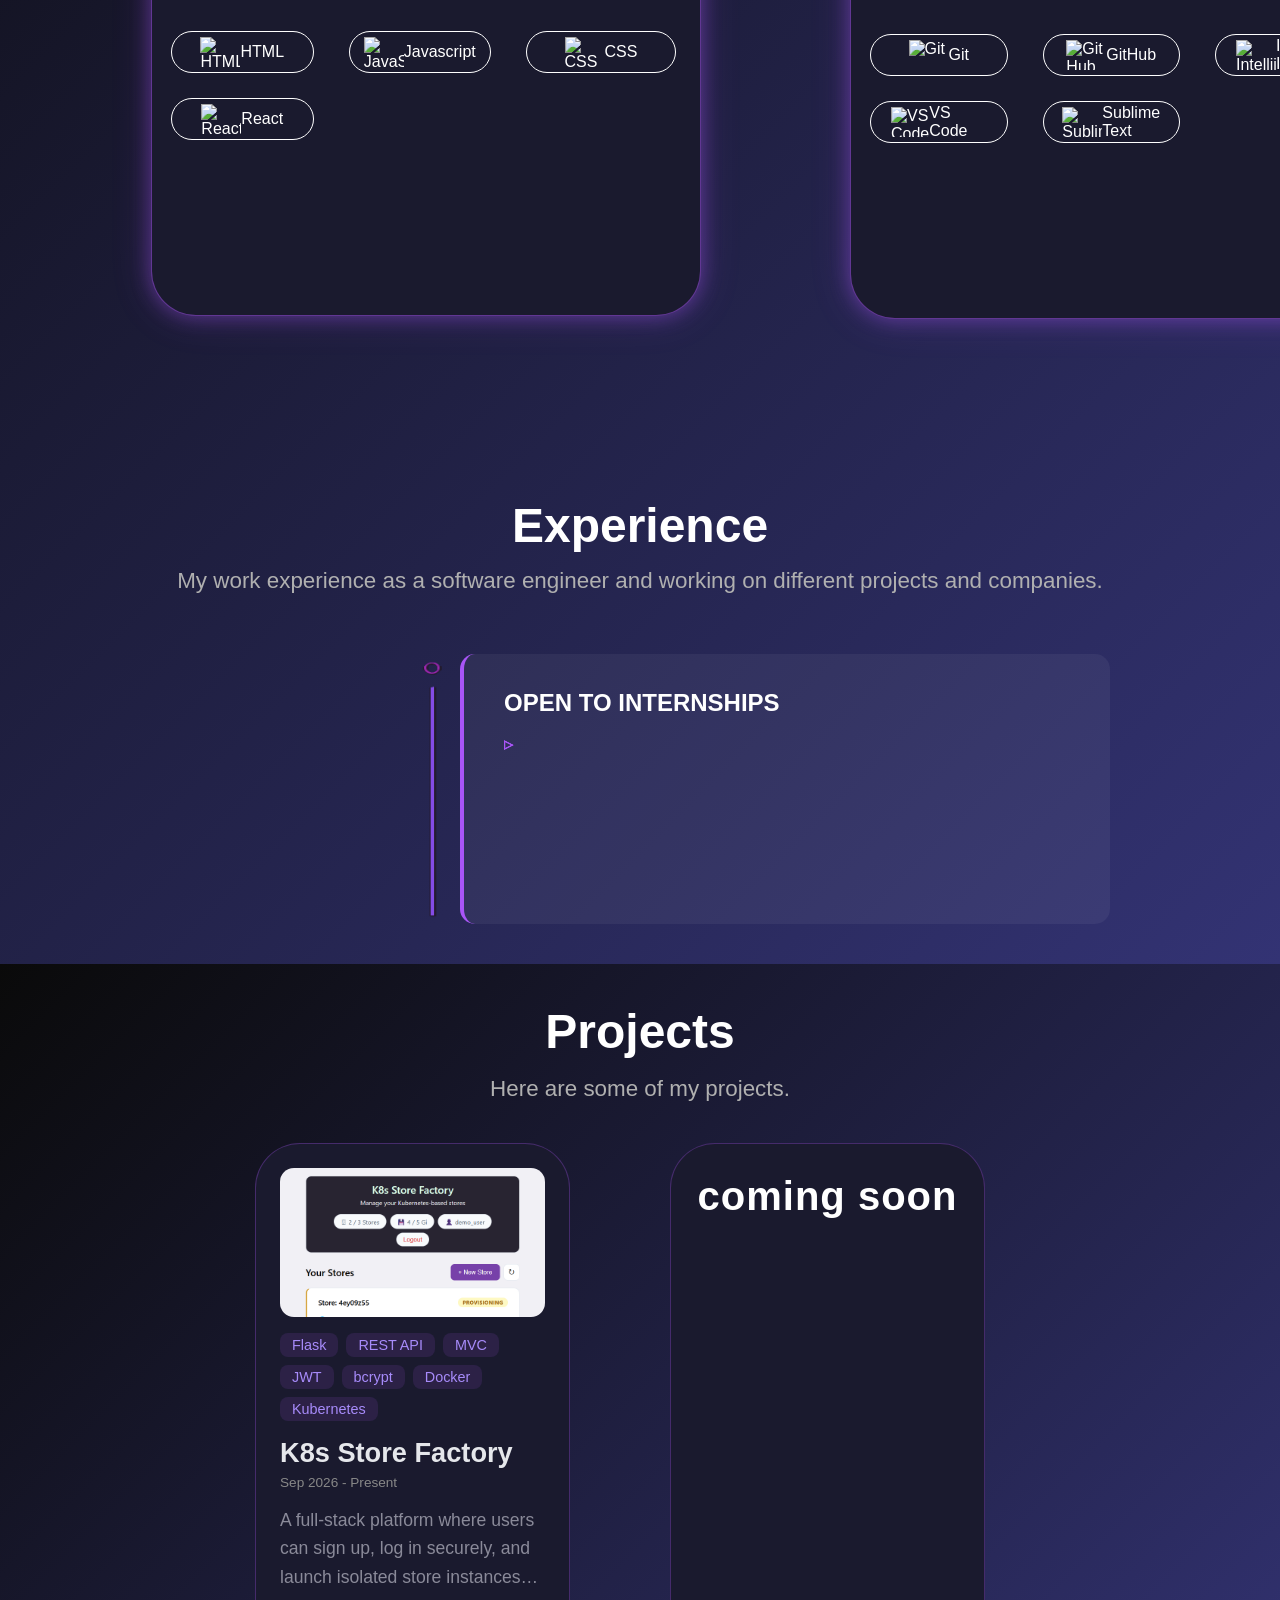
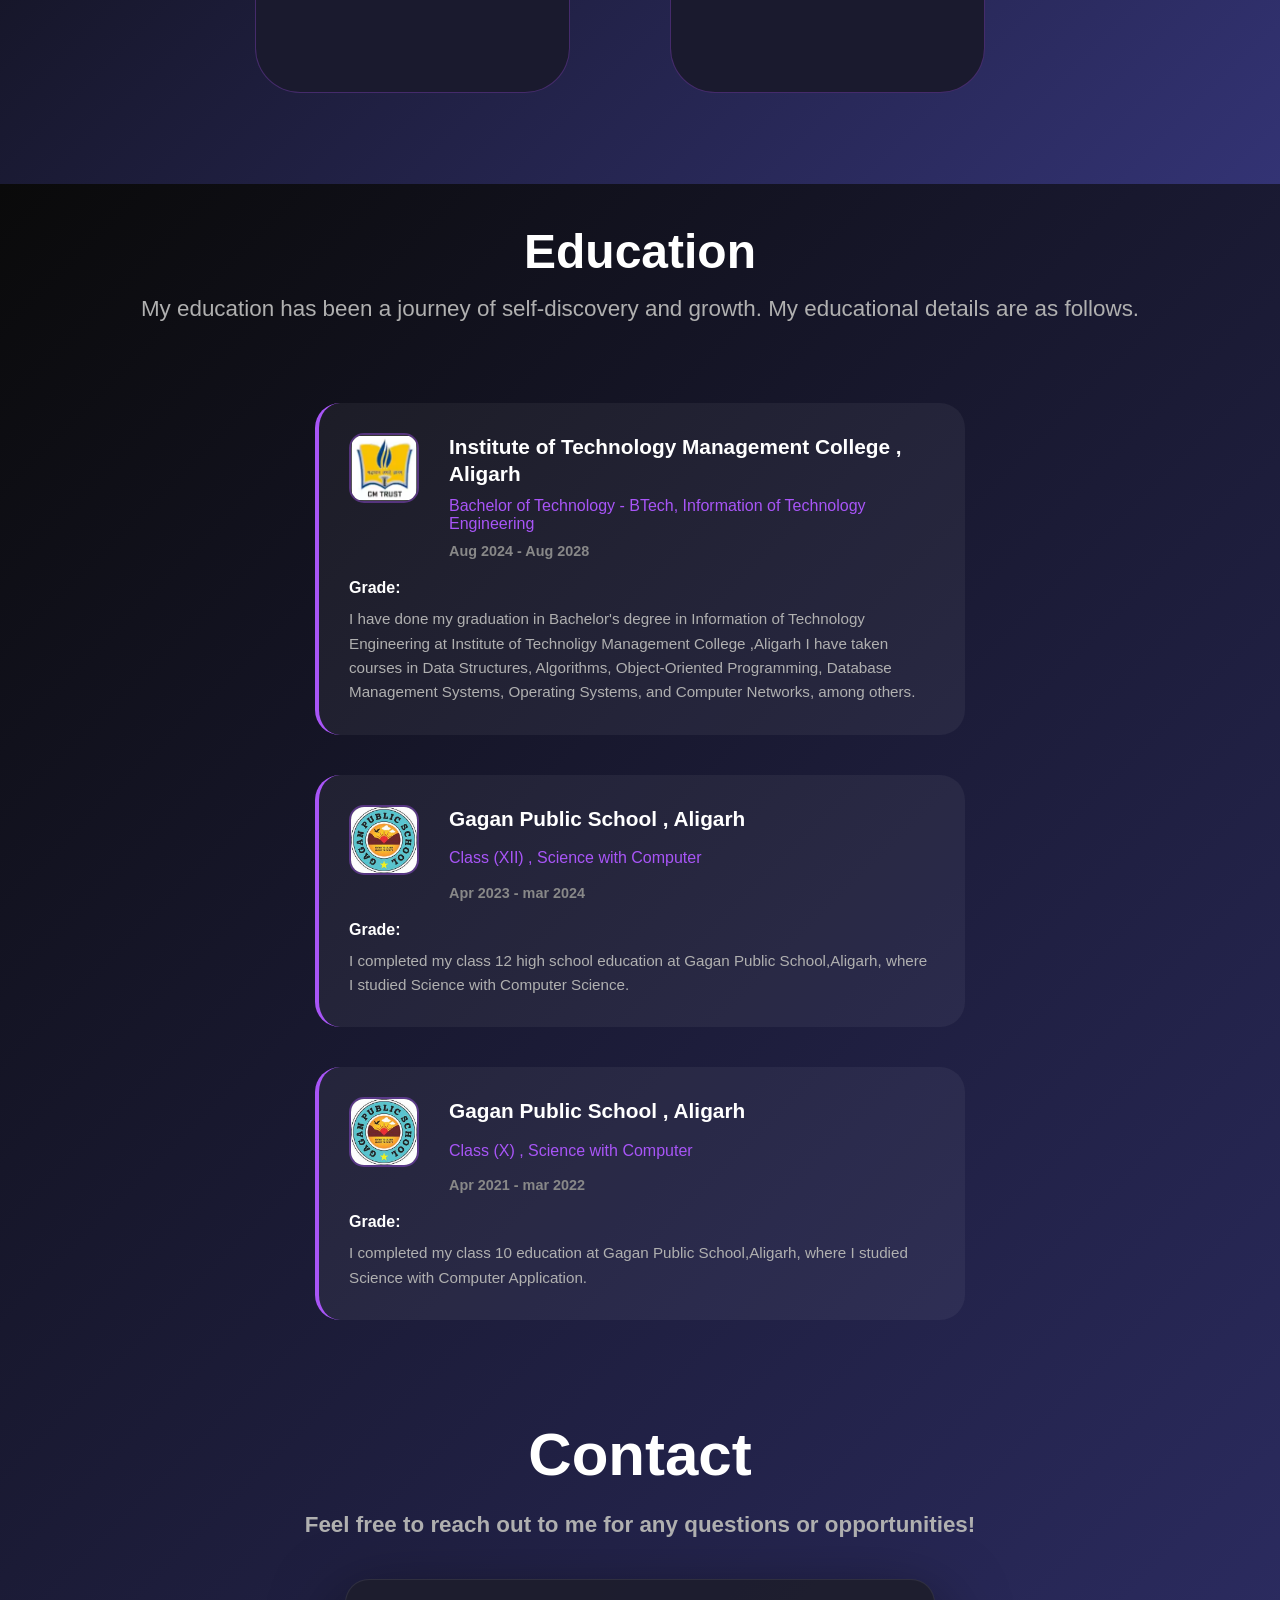
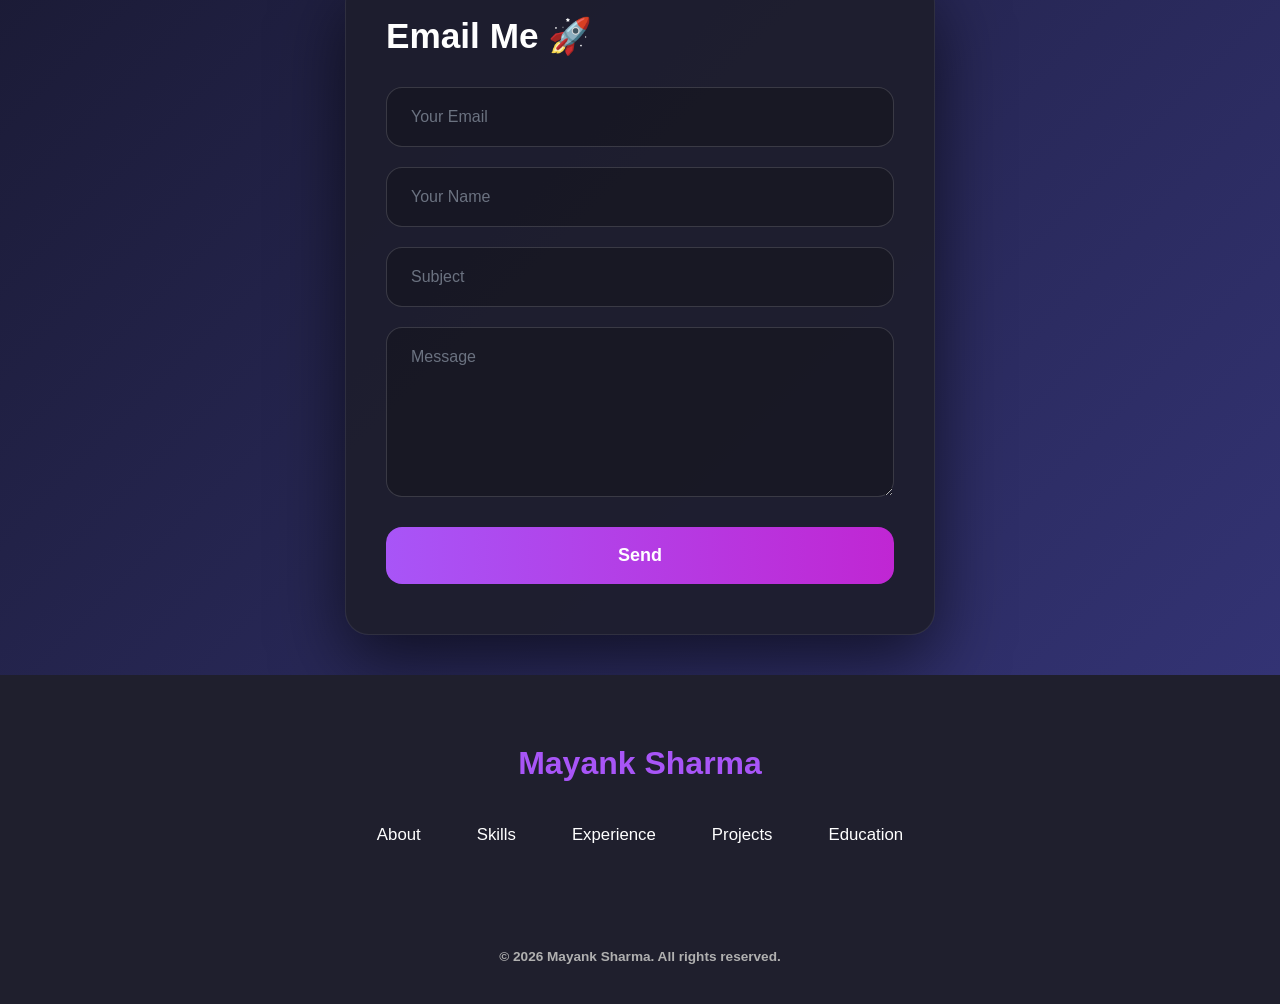
==== commit bfc17c10: "index.html" ====
--- a/code_base/index.html
+++ b/code_base/index.html
@@ -376,20 +376,15 @@
             <li><a href="#education">Education</a></li>
         </ul>
         <ul class="social-links">
-            <li>
-                    href="https://www.linkedin.com/in/mayank-sharma-3b9921330"><i
+            <li><a href="https://www.linkedin.com/in/mayank-sharma-3b9921330"><i
                         class="ri-linkedin-box-fill"></i></a></li>
             <li><a href="https://x.com/Mayank2323W?s=09"><i class="ri-twitter-fill"></i></a></li>
             <li><a href="https://www.instagram.com/maayank__sharmaa/profilecard/?igsh=MTN4ZmRzcWI1ZWl2dA=="><i
                         class="ri-instagram-line"></i></a></li>
         </ul>
-
         <h5>© 2026 Mayank Sharma. All rights reserved.</h5>
-    </section>
-
-
-
-
+        
+    </section>
     <script src="structure.js"></script>
 </body>
 
--- a/code_base/index.css
+++ b/code_base/index.css
@@ -1,5 +1,6 @@
 html {
     scroll-behavior: smooth;
+    overflow-x: hidden;
 }
 * {
     margin: 0;
@@ -10,6 +11,8 @@
 body {
     font-family: 'Segoe UI', Tahoma, Geneva, Verdana, sans-serif;
     background-color: #0a0e27;
+    overflow-x: hidden;
+    max-width: 100%;
 }
 
 /* ===== NAVBAR SECTION ===== */
@@ -602,6 +605,7 @@
     width: 650px;
     margin-left: 400px;
     position: relative;
+    max-width: 100%;
 }
 
 .experience-card:hover {
@@ -653,6 +657,177 @@
 }
 
 /* ===== PROJECT SECTION ===== */
+/* ===== PROJECT CARD ===== */
+.project-card {
+    background-color: #1a1a2e;
+    width: 75%;
+    min-height: 550px;
+    margin-left: 65px;
+    padding: 24px;
+    border-radius: 45px;
+    border: 1px solid rgba(168, 85, 247, 0.3);
+    display: flex;
+    flex-direction: column;
+    gap: 16px;
+    text-align: left;
+    cursor: pointer;
+    transition: transform 0.7s, box-shadow 0.7s, border-color 0.7s;
+}
+
+.project-card:hover {
+    transform: translateY(-18px);
+    box-shadow: 0px 15px 30px rgba(0, 0, 0, 0.5);
+    border-color: #a855f7;
+}
+
+.project-card-img {
+    width: 100%;
+    aspect-ratio: 16 / 9;
+    object-fit: cover;
+    object-position: top;
+    border-radius: 14px;
+    display: block;
+}
+
+.project-tags {
+    display: flex;
+    flex-wrap: wrap;
+    gap: 8px;
+}
+
+.project-tags span {
+    padding: 4px 12px;
+    border-radius: 8px;
+    background: rgba(168, 85, 247, 0.12);
+    color: #a78bfa;
+    font-size: 0.9rem;
+}
+
+.project-card h3 {
+    font-size: 1.7rem;
+    font-weight: 600;
+    color: #e5e7eb;
+}
+
+.project-date {
+    font-size: 0.85rem;
+    color: #888;
+    margin-top: -10px;
+}
+
+.project-summary {
+    font-size: 1.1rem;
+    line-height: 1.6;
+    color: #8a8a99;
+    display: -webkit-box;
+    -webkit-line-clamp: 3; 
+    -webkit-box-orient: vertical;
+    overflow: hidden;
+}
+
+/* Popup (poori description) */
+.project-modal {
+    margin: auto; /* * { margin:0 } dialog ka centering tod deta hai, isliye yahan wapas set kiya */
+    width: min(680px, 92vw);
+    max-height: 88vh;
+    overflow: auto;
+    padding: 0;
+    background: #1a1a2e;
+    color: #fff;
+    border: 1px solid rgba(168, 85, 247, 0.5);
+    border-radius: 28px;
+    box-shadow: 0 0 40px rgba(168, 85, 247, 0.25);
+}
+
+.project-modal::backdrop {
+    background: rgba(0, 0, 0, 0.7);
+    backdrop-filter: blur(3px);
+}
+
+.modal-body {
+    padding: 24px 28px 32px;
+    display: flex;
+    flex-direction: column;
+    gap: 14px;
+}
+
+.modal-body img {
+    width: 100%;
+    border-radius: 14px;
+}
+
+.modal-body h3 {
+    font-size: 1.8rem;
+    color: #e5e7eb;
+}
+
+.modal-body p {
+    color: #b0b0b0;
+    line-height: 1.7;
+    font-size: 1.05rem;
+}
+
+.modal-body .project-date {
+    font-size: 0.85rem;
+    color: #888;
+    margin-top: -8px;
+}
+
+.modal-close {
+    align-self: flex-end;
+    background: none;
+    border: none;
+    color: #fff;
+    font-size: 2rem;
+    line-height: 1;
+    cursor: pointer;
+}
+
+.modal-close:hover {
+    color: #a855f7;
+}
+
+.modal-link {
+    align-self: flex-start;
+    padding: 10px 28px;
+    border: 2px solid #a855f7;
+    border-radius: 50px;
+    color: #a855f7;
+    text-decoration: none;
+    font-weight: 600;
+    transition: all 0.3s ease;
+}
+
+.modal-link:hover {
+    background-color: #a855f7;
+    color: #fff;
+}
+
+/* Tablet / mobile */
+@media (max-width: 968px) {
+    .project-card {
+        width: 100%;
+        margin-left: 0;
+        min-height: auto;
+    }
+}
+
+@media (max-width: 640px) {
+    .project-card {
+        padding: 18px;
+        border-radius: 30px;
+    }
+
+    .project-card h3 {
+        font-size: 1.4rem;
+    }
+
+    .project-summary {
+        font-size: 1rem;
+    }
+}
+
+
 .Project-section {
     min-height: calc(100vh - 80px);
     display: flex;
@@ -1221,12 +1396,6 @@
 }
 
 /* ===== FOOTER SECTION ===== */
-
-
-
-
-
-
 .mayank-section {
     width: 100%;
     background-color: #1f1f2d;
@@ -1235,6 +1404,7 @@
     flex-direction: column;
     align-items: center;
     gap: 22px;
+    overflow: hidden;
 }
 
 /* NAME */
@@ -1251,6 +1421,8 @@
     gap: 2.5rem;
     padding: 0;
     margin: 0;
+    flex-wrap: wrap;
+    justify-content: center;
 }
 
 .conclusion-links li a {
@@ -1294,6 +1466,8 @@
     gap: 1.8rem;
     padding: 0;
     margin: 0;
+    flex-wrap: wrap;
+    justify-content: center;
 }
 
 .social-links li a {
@@ -1602,6 +1776,14 @@
         margin-left: auto;
         margin-right: auto;
         width: 88%;
+        height: auto;
+        min-height: 200px;
+        padding: 25px 20px 25px 40px;
+    }
+
+    .experience-card img {
+        left: 0;
+        width: 25px;
     }
 
     /* PROJECT SECTION */
@@ -1971,7 +2153,7 @@
     gap: 1.5rem;
 }
 
-/* FORCE FOOTER LINKS HORIZONTAL  */
+/* FORCE FOOTER LINKS HORIZONTAL (desktop/tablet only) */
 .mayank-section .conclusion-links {
     display: flex !important;
     flex-direction: row !important;
@@ -2004,4 +2186,4 @@
     flex-basis: 100%;
     max-width: 150px;
     margin-bottom: 310px;
-}+}
